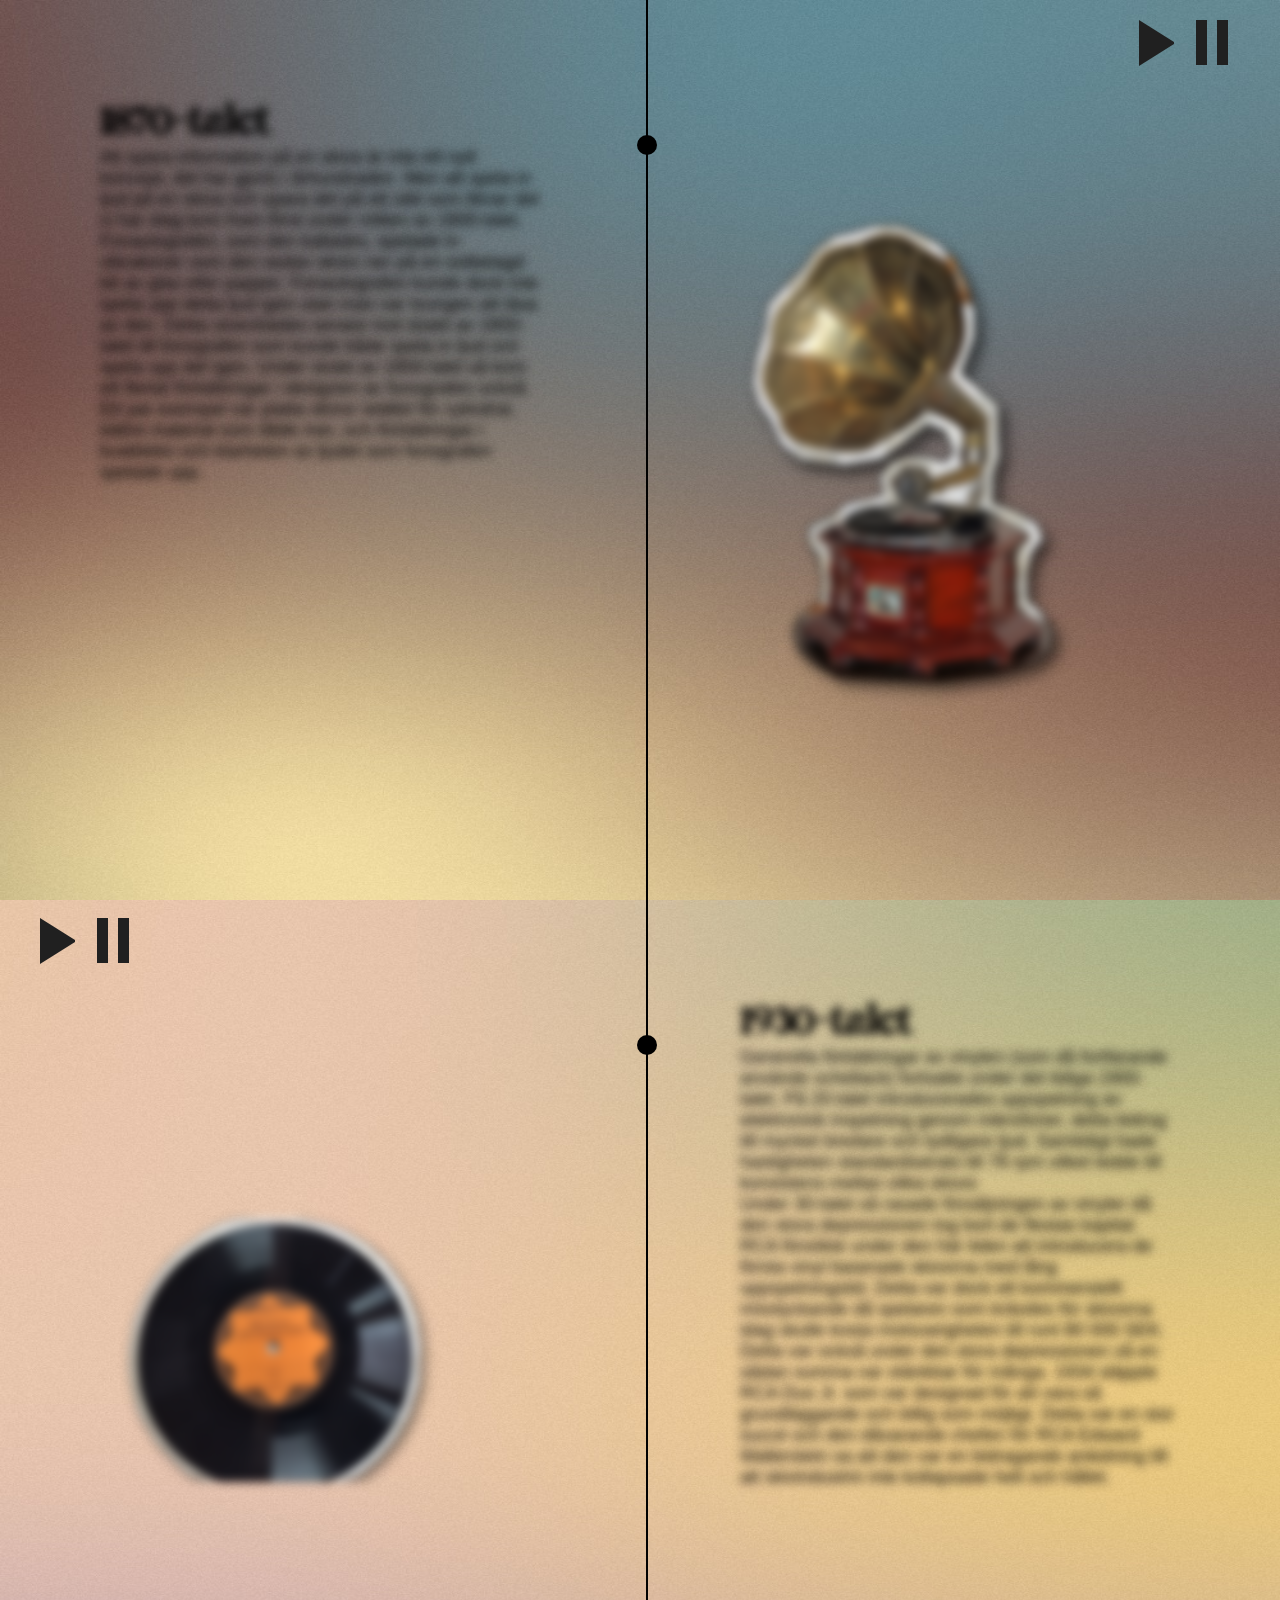
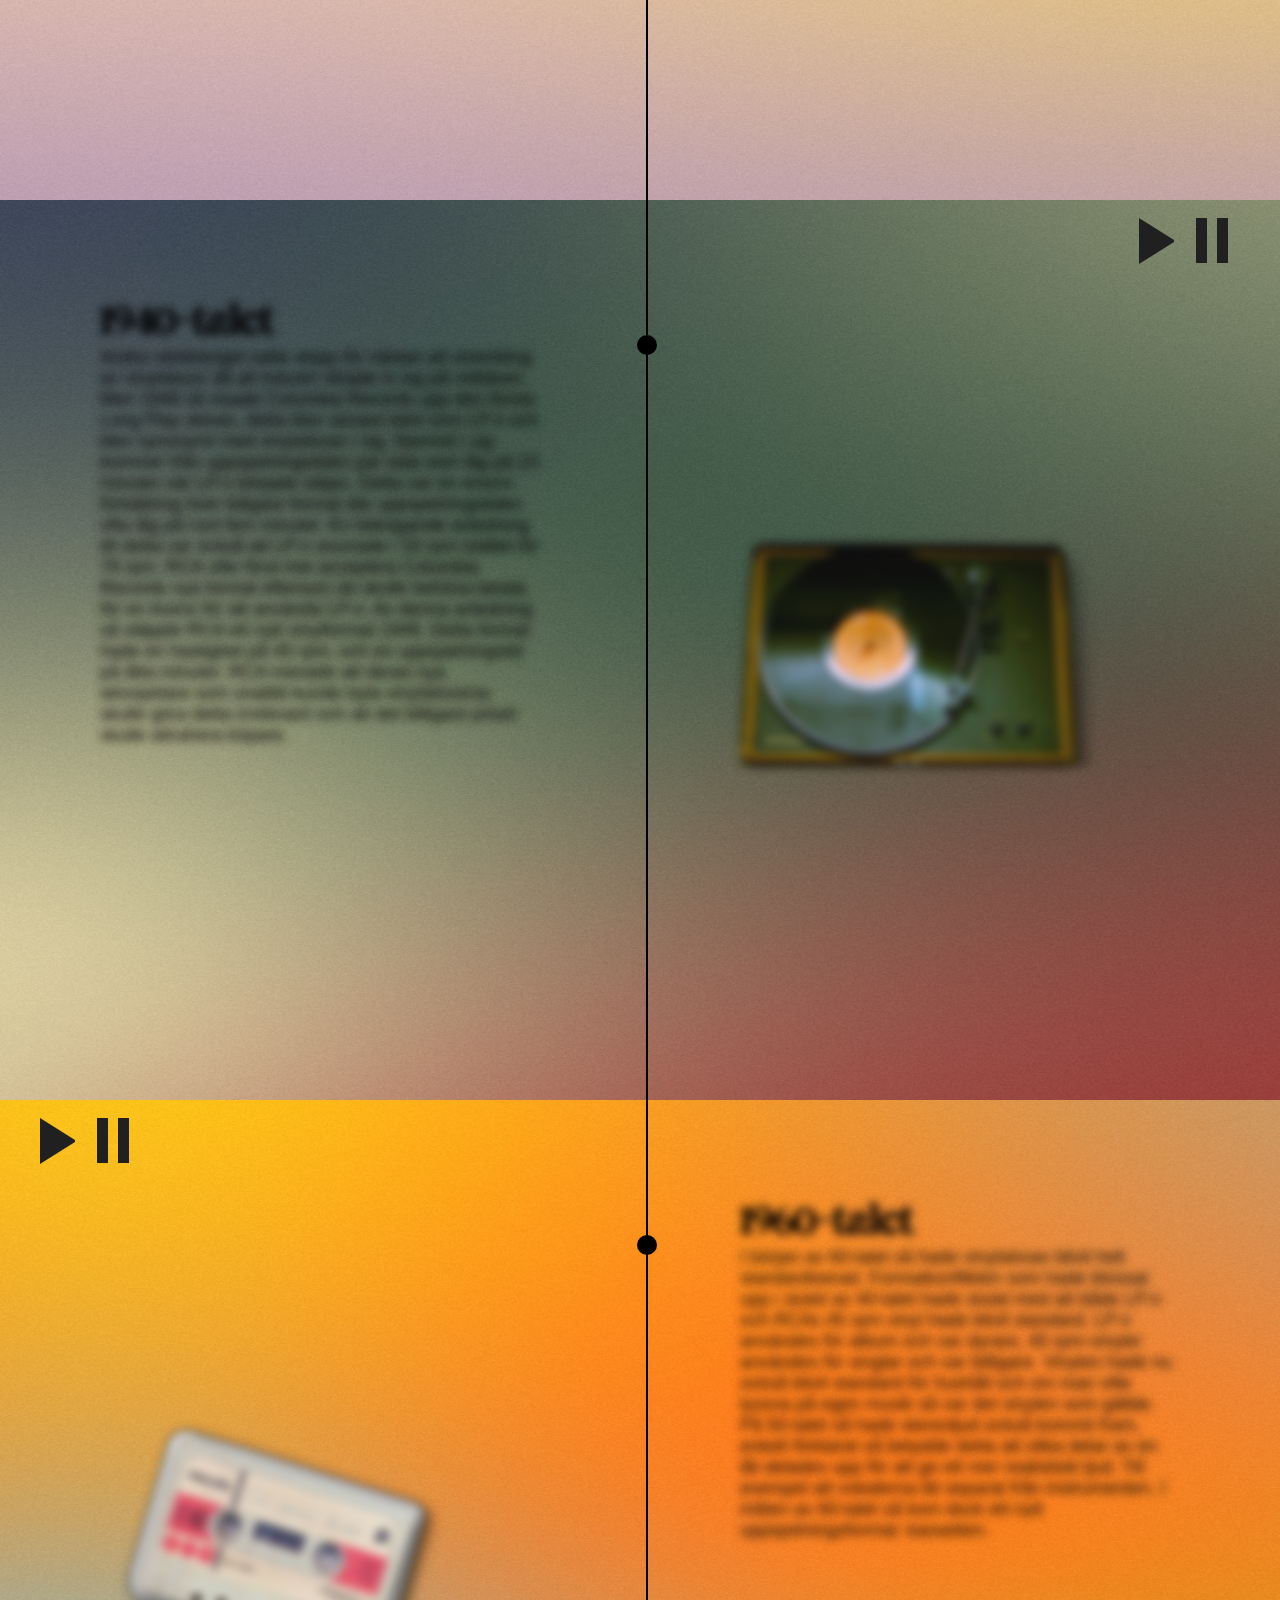
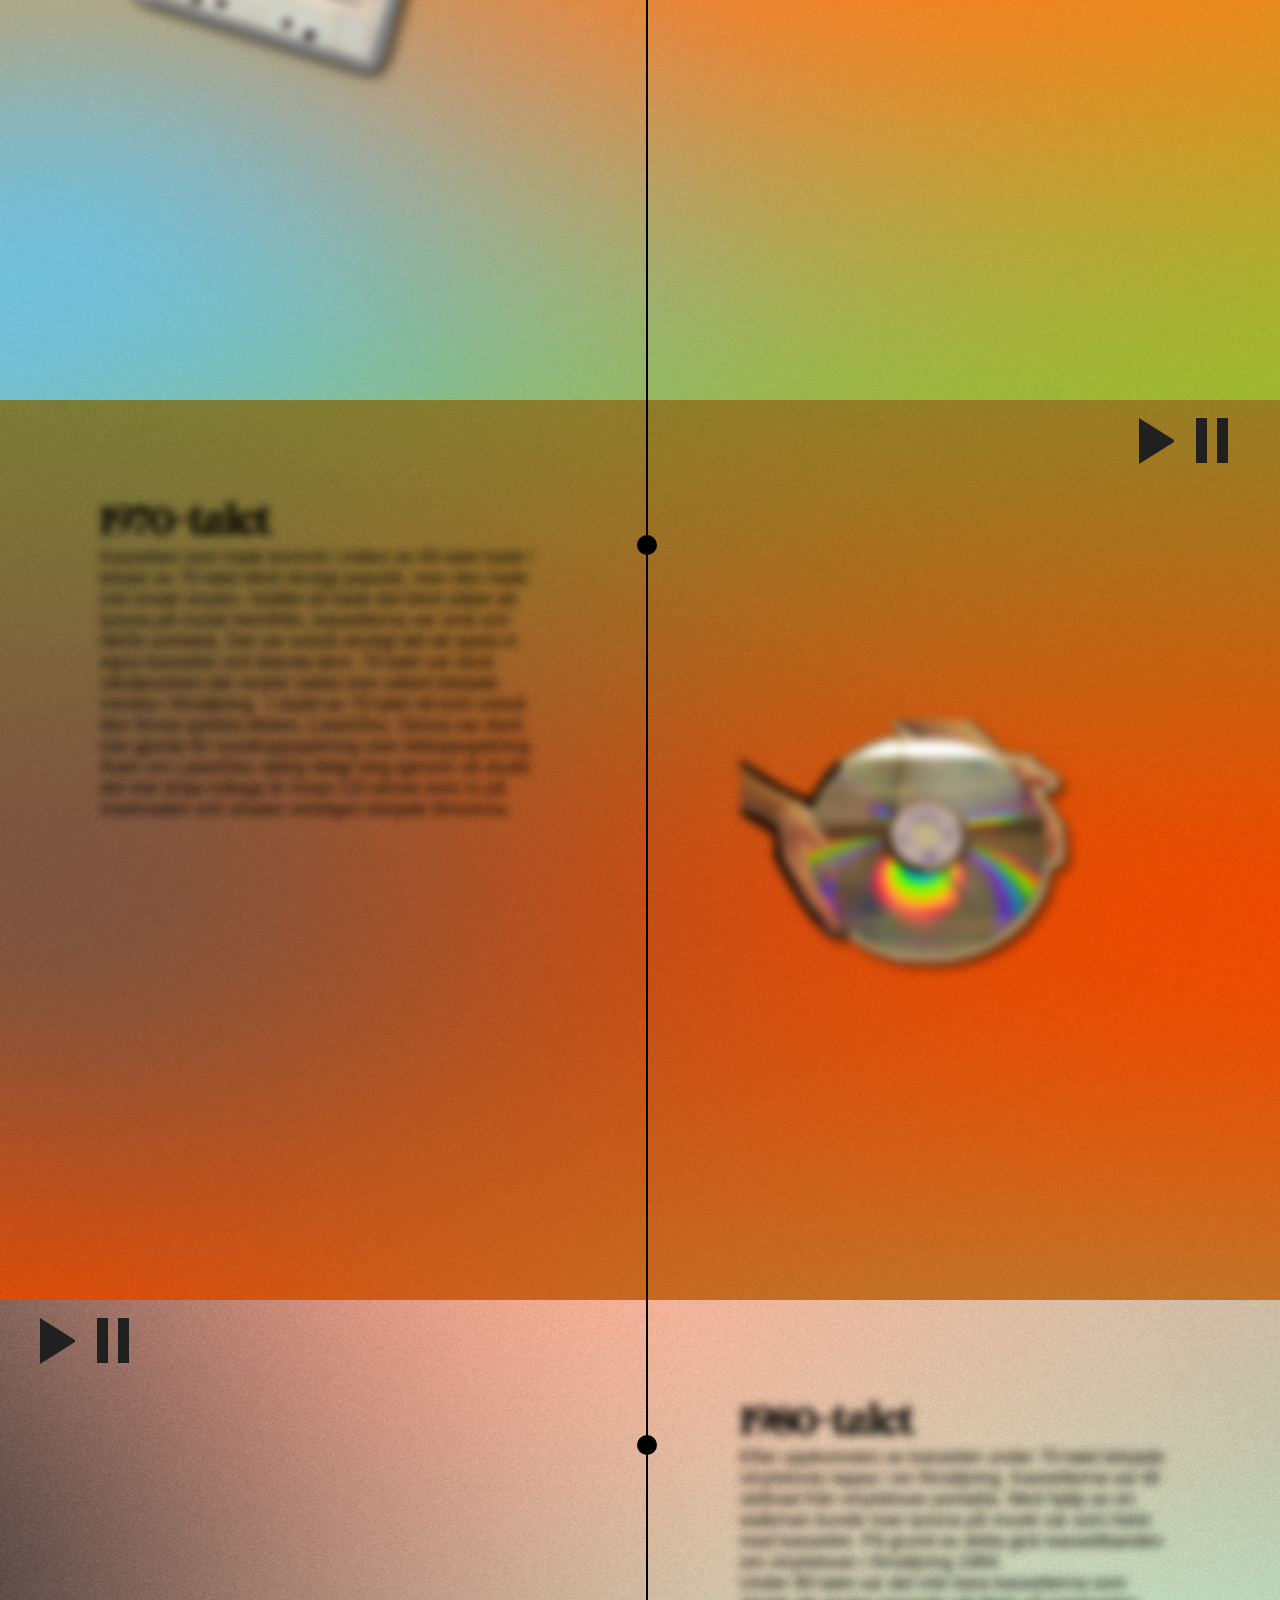
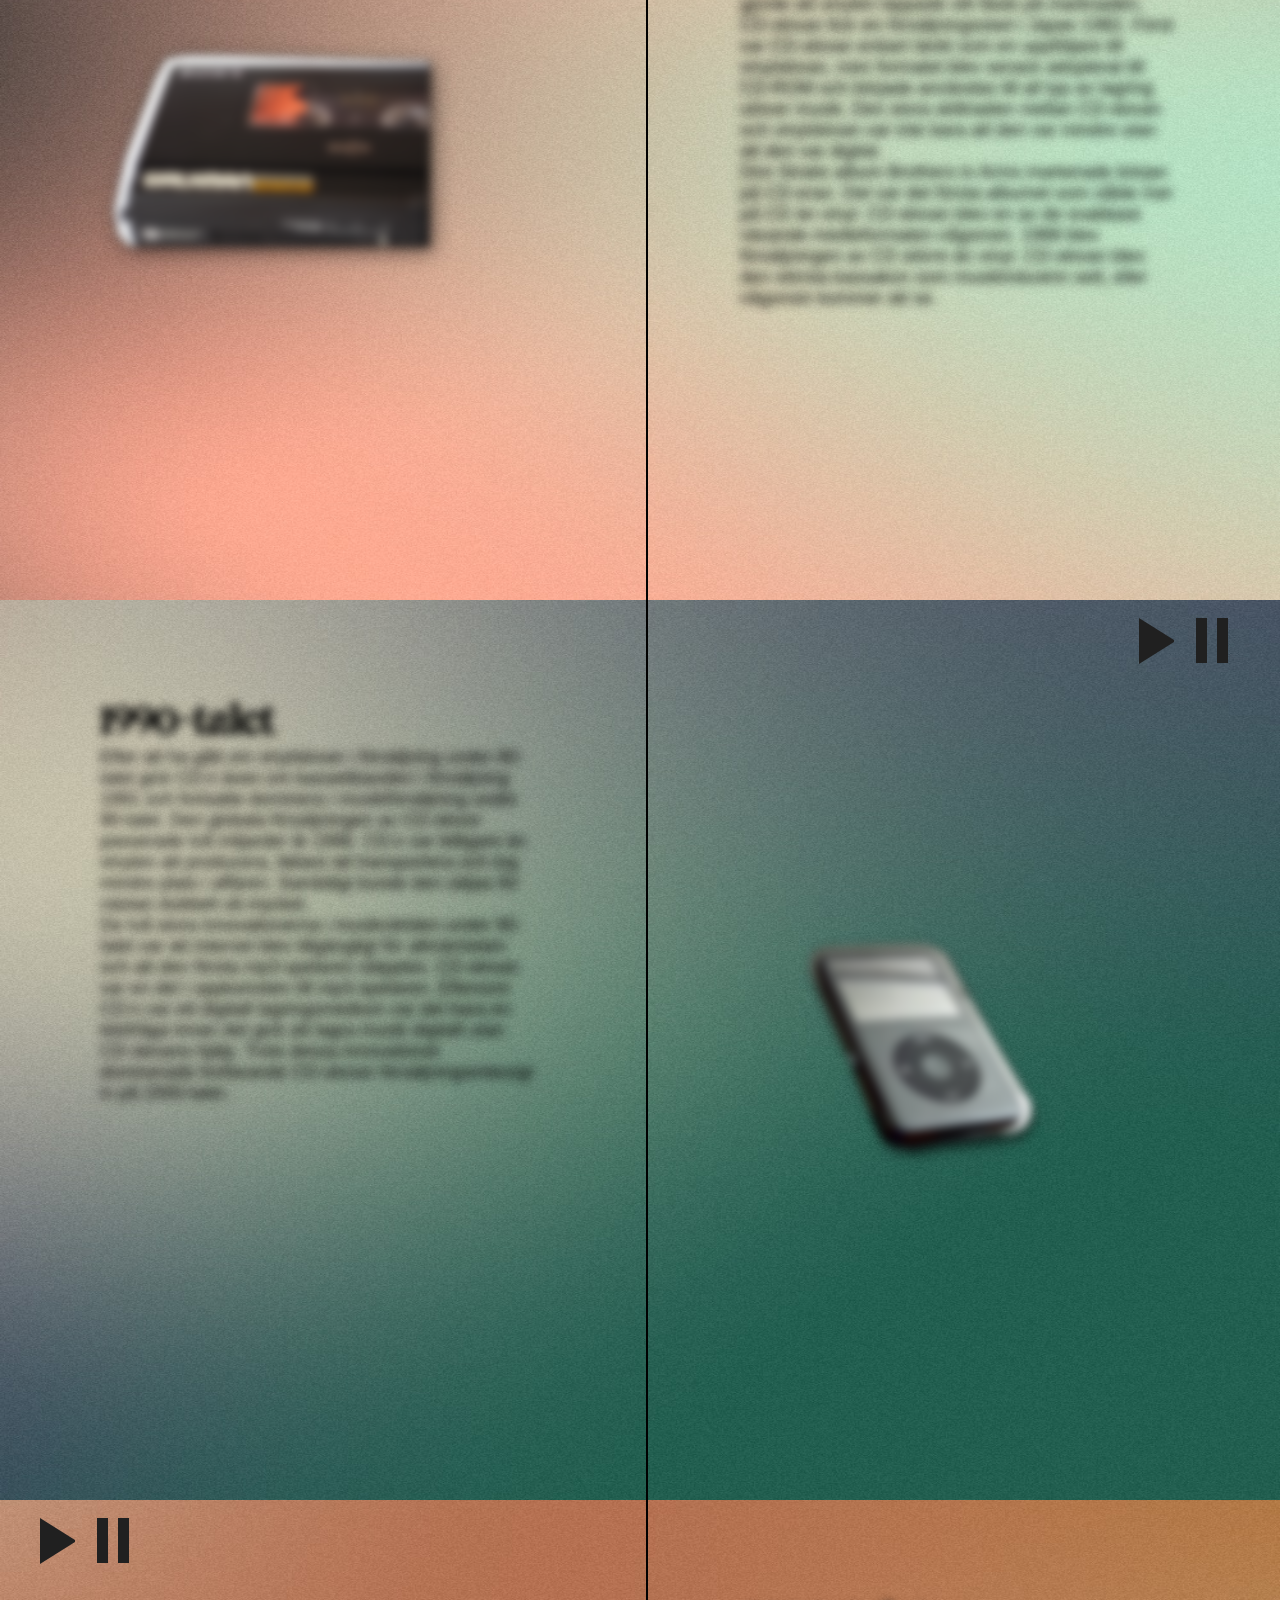
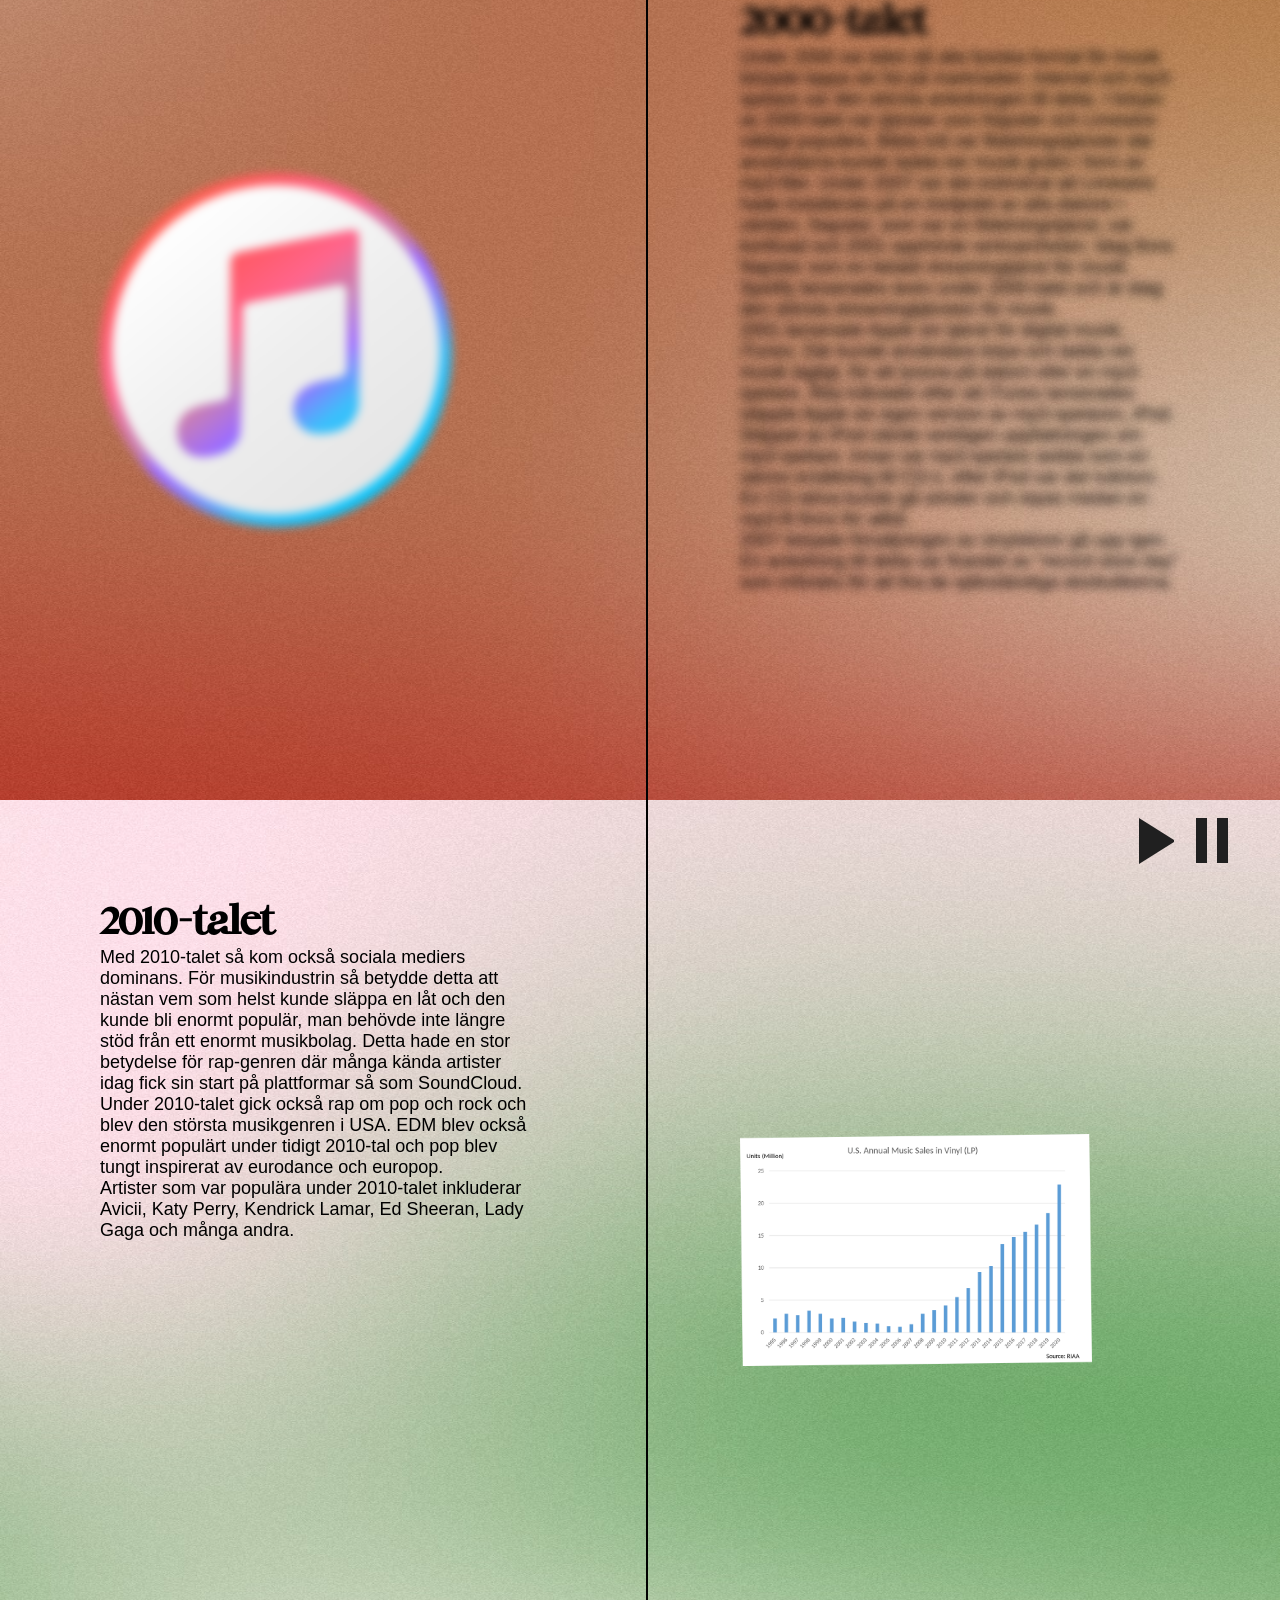
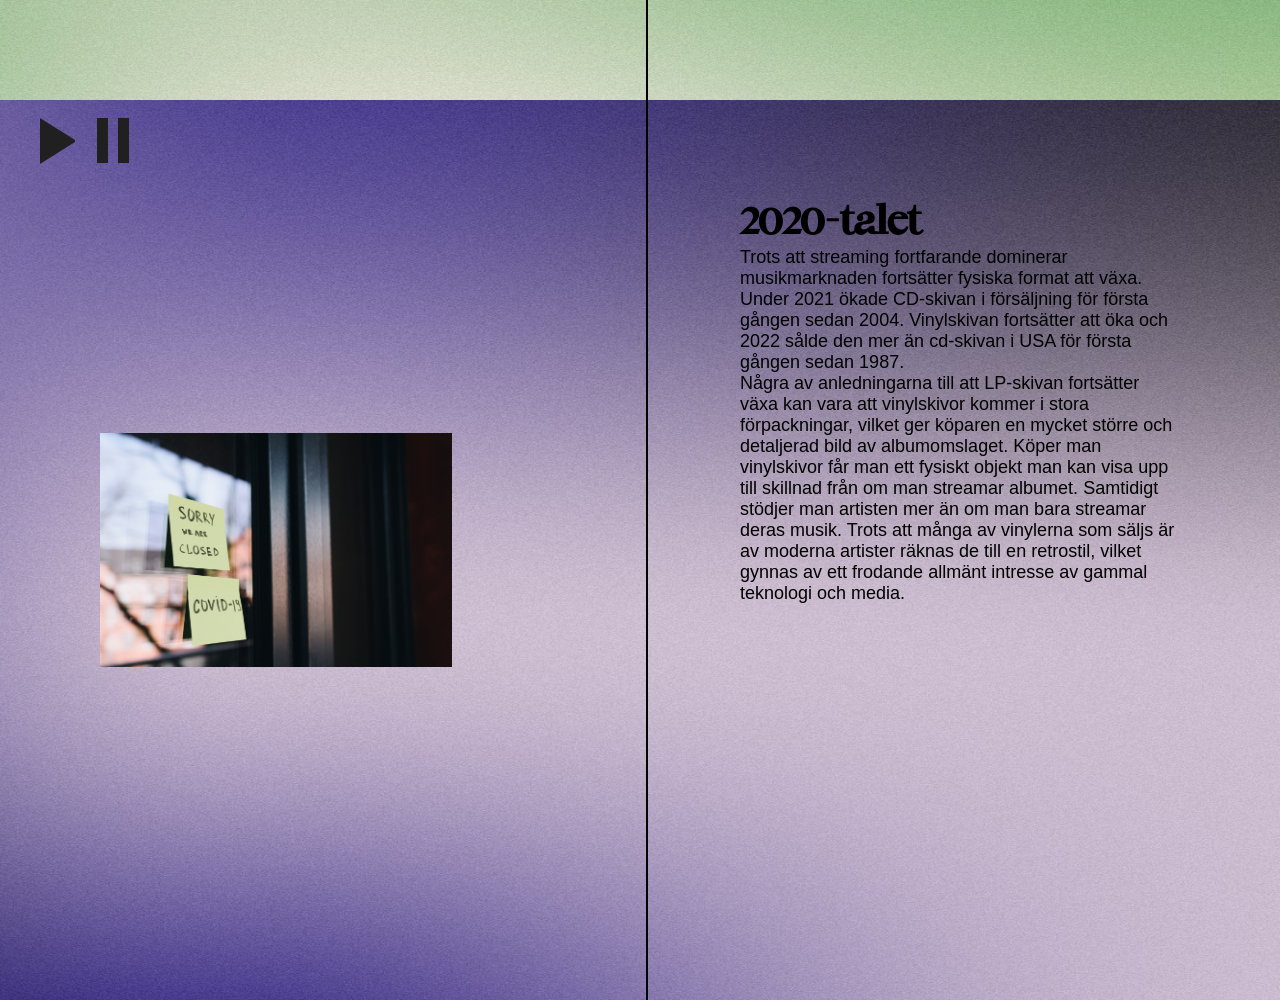
==== index.html @ 38d23bef "fixed a few grammar issues" ====
<!DOCTYPE html>
<html lang="en">

<head>
    <meta charset="UTF-8">
    <meta name="viewport" content="width=device-width, initial-scale=1.0">
    <link rel="stylesheet" href="index.css">
    <link rel="stylesheet" href="play_button.css">
    <script defer src="scroll.js"></script>
    <title>The LP</title>
</head>

<body>
    <div class="timeline">
        <div class="background">
            <div id="circle_1"></div>
            <div class="line"></div>
            <div class="container">
                <div class="text_left">
                    <h2>1870-talet</h2>
                    <p>Att spara information på en skiva är inte ett nytt koncept, det har gjorts i århundraden. Men
                        att spela in ljud på en skiva och spara det på ett sätt som liknar det vi har idag kom fram först
                        under mitten av 1800-talet. Fonautografen, som den kallades, spelade in vibrationer som den
                        sedan skrev ner på en sotbelagd bit av glas eller papper. Fonautografen kunde dock inte spela
                        upp detta ljud igen utan man var tvungen att läsa av den.

                        Detta utvecklades senare mot slutet av 1800-talet till fonografen som kunde både spela in ljud
                        och spela upp det igen. Under slutet av 1800-talet så kom ett flertal förbättringar i designen
                        av fonografen också. Ett par exempel var platta skivor istället för cylindrar, bättre material
                        som tålde mer, och förbättringar i kvaliteten och klarheten av ljudet som fonografen spelade
                        upp.</p>
                </div>
                <div class="picture_right">
                    <img src="media/lp_bilder/gramophone_crop.png" alt="bild">
                </div>
            </div>
            <div id="btn-1">
                <button class="play "></button>
                <button class="paused "></button>
            </div>
        </div>

        <div class="background">
            <div id="circle_2"></div>
            <div class="container">
                <div class="picture_left">
                    <img src="media/lp_bilder/1930_lp.png" alt="bild">
                </div>
                <div class="text_right">
                    <h2>1930-talet</h2>
                    <p>Generella förbättringar av vinylen (som då fortfarande använde schellack) fortsatte under det
                        tidiga 1900-talet. På 20-talet introducerades uppspelning av elektronisk inspelning genom
                        mikrofoner, detta bidrog till mycket bredare och tydligare ljud. Samtidigt hade hastigheten
                        standardiserats till 78 rpm vilket ledde till konsistens mellan olika skivor.</p>
                    <p>
                        Under 30-talet så rasade försäljningen av vinyler då den stora depressionen tog bort de flestas
                        kapital. RCA försökte under den här tiden att introducera de första vinyl baserade skivorna med
                        lång uppspelningstid. Detta var dock ett kommersiellt misslyckande då spelaren som krävdes för
                        skivorna idag skulle kosta motsvarigheten till runt 80 000 SEK. Detta var också under den stora
                        depressionen så en sådan summa var otänkbar för många. 1934 släppte RCA Duo Jr. som var designad
                        för att vara så grundläggande och billig som möjligt. Detta var en stor succé och den dåvarande
                        chefen för RCA Edward Wallerstein sa att den var en bidragande anledning till att skivindustrin
                        inte kollapsade helt och hållet.</p>
                </div>
            </div>
            <div id="btn-2">
                <button class="play"></button>
                <button class="paused"></button>
            </div>
        </div>

        <div class="background">
            <div id="circle_3"></div>
            <div class="container">
                <div class="text_left">
                    <h2>1940-talet</h2>
                    <p>Andra världskriget satte stopp för nästan all utveckling av vinylskivor då all industri riktade
                        in sig på militären. Men 1948 så visade Columbia Records upp den första Long Play skivan, detta
                        blev senare känt som LP:n och blev synonymt med vinylskivan i sig. Namnet i sig kommer från
                        uppspelningstiden per sida som låg på 23 minuter när LP:n började säljas. Detta var en enorm
                        förbättring över tidigare format där uppspelningstiden ofta låg på runt fem minuter. En
                        bidragande anledning till detta var också att LP:n snurrade i 33 rpm istället för 78 rpm. RCA
                        ville först inte acceptera Columbia Records nya format eftersom de skulle behöva betala för en
                        licens för att använda LP:n. Av denna anledning så släppte RCA ett nytt vinylformat 1949. Detta
                        format hade en hastighet på 45 rpm, och en uppspelningstid på åtta minuter. RCA menade att deras
                        nya skivspelare som snabbt kunde byta vinylskivorna skulle göra detta irrelevant och att det
                        billigare priset skulle attrahera köpare.</p>
                </div>
                <div class="picture_right">
                    <img src="media/lp_bilder/1940_lp.png" alt="bild">
                </div>
            </div>
            <div id="btn-3">
                <button class="play "></button>
                <button class="paused "></button>
            </div>
        </div>

        <div class="background">
            <div id="circle_4"></div>
            <div class="container">
                <div class="picture_left">
                    <img src="media/lp_bilder/1960_casette.png" alt="bild">
                </div>
                <div class="text_right">
                    <h2>1960-talet</h2>
                    <p>I början av 60-talet så hade vinylskivan blivit helt standardiserad. Formatkonflikten som hade
                        blossat upp i slutet av 40-talet hade slutat med att både LP:n och RCAs 45 rpm vinyl hade blivit
                        standard. LP:n användes för album och var dyrare, 45 rpm-vinyler användes för singlar och var
                        billigare. Vinylen hade nu också blivit standard för hushåll och om man ville lyssna på egen
                        musik så var det vinylen som gällde. På 50-talet så hade stereoljud också kommit fram, enkelt
                        förklarat så betydde detta att olika delar av en låt delades upp för att ge ett mer realistiskt
                        ljud. Till exempel att vokalerna lät separat från instrumenten. I mitten av 60-talet så kom dock ett
                        nytt uppspelningsformat: kassetten.</p>
                </div>
            </div>
            <div id="btn-4">
                <button class="play"></button>
                <button class="paused"></button>
            </div>
        </div>

        <div class="background">
            <div id="circle_5"></div>
            <div class="container">
                <div class="text_left">
                    <h2>1970-talet</h2>
                    <p>Kassetten som hade kommit i mitten av 60-talet hade i början av 70-talet blivit otroligt populär,
                        men den hade inte ersatt vinylen. Istället så hade det blivit sättet att lyssna på musik
                        hemifrån, kassetterna var små och därför portabla. Det var också otroligt lätt att spela in egna
                        kassetter och blanda dem. 70-talet var dock vändpunkten där vinyler sakta men säkert började
                        minska i försäljning. 

                        I slutet av 70-talet så kom också den första optiska disken, LaserDisc. Dessa var dock inte
                        gjorda för musikuppspelning utan bilduppspelning. Även om LaserDisc aldrig riktigt slog igenom
                        så skulle det inte dröja många år innan CD-skivan kom in på marknaden och vinylen verkligen
                        började försvinna.</p>
                </div>
                <div class="picture_right">
                    <img src="media/lp_bilder/1970_disc.png" alt="bild">
                </div>
            </div>
            <div id="btn-5">
                <button class="play "></button>
                <button class="paused "></button>
            </div>
        </div>

        <div class="background">
            <div id="circle_6"></div>
            <div class="container">
                <div class="picture_left">
                    <img src="media/lp_bilder/1980_casette.png" alt="bild">
                </div>
                <div class="text_right">
                    <h2>1980-talet</h2>
                    <p>Efter uppkomsten av kassetter under 70-talet började vinylskivan tappa i sin försäljning.
                        Kassetterna var till skillnad från vinylskivan portabla. Med hjälp av en walkman kunde man lyssna
                        på musik var som helst med kassetter. På grund av detta gick kassettbanden om vinylskivan i
                        försäljning 1984.</p>

                    <p>Under 80-talet var det inte bara kassetterna som gjorde att vinylen tappade sitt fäste på
                        marknaden. CD-skivan fick sin försäljningsstart i Japan 1982. Först var CD-skivan enbart tänkt
                        som en uppföljare till vinylskivan, men formatet blev senare adopterat till CD-ROM och började
                        användas till all typ av lagring utöver musik. Den stora skillnaden mellan CD-skivan och
                        vinylskivan var inte bara att den var mindre utan att den var digital. </p>

                    <p>Dire Straits album Brothers in Arms markerade början på CD-eran. Det var det första albumet som
                        sålde mer på CD än vinyl. CD-skivan blev en av de snabbast växande medieformaten någonsin. 1988
                        blev försäljningen av CD större än vinyl. CD-skivan blev den största kassakon som musikindustrin
                        sett, eller någonsin kommer att se.</p>
                </div>
            </div>
            <div id="btn-6">
                <button class="play"></button>
                <button class="paused"></button>
            </div>
        </div>

        <div class="background">
            <div id="circle_7"></div>
            <div class="container">
                <div class="text_left">
                    <h2>1990-talet</h2>
                    <p>Efter att ha gått om vinylskivan i försäljning under 80-talet gick CD:n även om kassettbanden i
                        försäljning 1991 och fortsatte dominera i musikförsäljning under 90-talet. Den globala
                        försäljningen av CD-skivor passerade två miljarder år 1996. CD:n var billigare än vinylen att
                        producera, lättare att transportera och tog mindre plats i affären. Samtidigt kunde den säljas
                        för nästan dubbelt så mycket. <br>

                        De två stora innovationerna i musikvärlden under 90-talet var att internet blev tillgängligt för
                        allmänheten och att den första mp3-spelaren släpptes. CD-skivan var en del i uppkomsten till
                        mp3-spelaren. Eftersom CD:n var ett digitalt lagringsmedium var det bara en tidsfråga innan det
                        gick att lagra musik digitalt utan CD-skivans hjälp. Trots dessa innovationer dominerade
                        fortfarande CD-skivan försäljningsmässigt in på 2000-talet.</p>
                </div>
                <div class="picture_right">
                    <img src="media/lp_bilder/1990_ipod.png" alt="bild">
                </div>
            </div>
            <div id="btn-7">
                <button class="play "></button>
                <button class="paused "></button>
            </div>
        </div>

        <div class="background">
            <div id="circle_8"></div>
            <div class="container">
                <div class="picture_left">
                    <img src="media/lp_bilder/ITunes_logo.svg" alt="bild">
                </div>
                <div class="text_right">
                    <h2>2000-talet</h2>
                    <p>Under 2000 var tiden då alla fysiska format för musik började tappa sin fot på marknaden.
                        Internet och mp3-spelare var den största anledningen till detta. I början av 2000-talet var
                        tjänster som Napster och Limewire väldigt populära. Båda två var fildelningstjänster där
                        användarna kunde ladda ner musik gratis i form av mp3-filer. Under 2007 var det estimerat att
                        Limewire hade installerats på en tredjedel av alla datorer i världen. Napster, som var en
                        fildelningstjänst, var kortlivad och 2001 upphörde verksamheten. Idag finns Napster som
                        en betald streamingtjänst för musik. Spotify lanserades även under 2000-talet och är idag den
                        största streamingtjänsten för musik.<br>

                        2001 lanserade Apple sin tjänst för digital musik, iTunes. Där kunde användare köpa och ladda
                        ner musik lagligt, för att lyssna på datorn eller en mp3-spelare. Åtta månader efter att iTunes
                        lanserades släppte Apple sin egen version av mp3-spelaren, iPod. Släppet av iPod vände verkligen
                        uppfattningen om mp3-spelare. Innan var mp3-spelare sedda som en sämre ersättning till CD:n,
                        efter iPod var det tvärtom. En CD-skiva kunde gå sönder och repas medan en mp3-fil finns för
                        alltid. <br>

                        2007 började försäljningen av vinylskivor gå upp igen. En anledning till detta var firandet av
                        “record store day” som infördes för att fira de självständiga skivbutikerna.</p>
                </div>
            </div>
            <div id="btn-8">
                <button class="play"></button>
                <button class="paused"></button>
            </div>
        </div>

        <div class="background">
            <div id="circle_9"></div>
            <div class="container">
                <div class="text_left">
                    <h2>2010-talet</h2>
                    <p>Med 2010-talet så kom också sociala mediers dominans. För musikindustrin så betydde detta att
                        nästan vem som helst kunde släppa en låt och den kunde bli enormt populär, man behövde inte
                        längre stöd från ett enormt musikbolag. Detta hade en stor betydelse för rap-genren där många kända
                        artister idag fick sin start på plattformar så som SoundCloud. Under 2010-talet gick också rap om
                        pop och rock och blev den största musikgenren i USA. EDM blev också enormt populärt under tidigt
                        2010-tal och pop blev tungt inspirerat av eurodance och europop.<br>

                        Artister som var populära under 2010-talet inkluderar Avicii, Katy Perry, Kendrick Lamar, Ed
                        Sheeran, Lady Gaga och många andra.</p>
                </div>
                <div class="picture_right">
                    <img src="media/lp_bilder/US_vinyl_sales_1995-2020.svg.png" alt="bild">
                </div>
            </div>
            <div id="btn-9">
                <button class="play "></button>
                <button class="paused "></button>
            </div>
        </div>

        <div class="background">
            <div id="circle_8"></div>
            <div class="container">
                <div class="picture_left">
                    <img src="media/lp_bilder/anastasiia-chepinska-OBmBHmrc3pw-unsplash.jpg" alt="bild">
                </div>
                <div class="text_right">
                    <h2>2020-talet</h2>
                    <p>Trots att streaming fortfarande dominerar musikmarknaden fortsätter fysiska format att växa.
                        Under 2021 ökade CD-skivan i försäljning för första gången sedan 2004. Vinylskivan fortsätter
                        att öka och 2022 sålde den mer än cd-skivan i USA för första gången sedan 1987.<br>

                        Några av anledningarna till att LP-skivan fortsätter växa kan vara att vinylskivor kommer i
                        stora förpackningar, vilket ger köparen en mycket större och detaljerad bild av albumomslaget.
                        Köper man vinylskivor får man ett fysiskt objekt man kan visa upp till skillnad från om man
                        streamar albumet. Samtidigt stödjer man artisten mer än om man bara streamar deras musik. Trots
                        att många av vinylerna som säljs är av moderna artister räknas de till en retrostil, vilket
                        gynnas av ett frodande allmänt intresse av gammal teknologi och media.</p>
                </div>
            </div>
            <div id="btn-10">
                <button class="play"></button>
                <button class="paused"></button>
            </div>
        </div>

    </div>

    <script src="cursor.js"></script>
    <script src="play_button.js"></script>
    <script src="index.js"></script>
</body>

</html>
---- index.css ----
@font-face {
    font-family: "Chatime";
    src: url("fonts/chatime/chatime.otf");
}

@import url("https://fonts.googleapis.com/css2?family=Chatime:wght@200;400;700&display=swap");

@mixin faded($offset, $blur-radius, $spread-radius) {
    &.faded-bottom:after {
        box-shadow: inset 0 (-$offset) $blur-radius (
            -$spread-radius
        );
}


$faded-offset: 40px !default;
$faded-blur-radius: 40px !default;
$faded-spread-radius: 16px !default;

$faded-narrow-offset: 20px !default;
$faded-narrow-blur-radius: 20px !default;
$faded-narrow-spread-radius: 10px !default;

$faded-wide-offset: 80px !default;
$faded-wide-blur-radius: 80px !default;
$faded-wide-spread-radius: 28px !default;

@include faded($faded-offset, $faded-blur-radius, $faded-spread-radius);

&.faded-narrow {
    @include faded($faded-narrow-offset, $faded-narrow-blur-radius, $faded-narrow-spread-radius);
}

&.faded-wide {
    @include faded($faded-wide-offset, $faded-wide-blur-radius, $faded-wide-spread-radius);
}
}

* {
    margin: 0;
    font-family: "Chatime", "Helvetica";
}
html {
    scroll-snap-type: y mandatory;
}  

h2 {
    font-size: 42px;
}

p {
    font-size: 18px;
    font-family: "Helvetica";
}

.container {
    display: grid;
    grid-template-columns: repeat(2, 50vw);
    grid-auto-rows: 100vh;

    opacity: 0;
    transition: all 1.5s;
    transform: translateY(-50%);
    filter: blur(5px);
}

.background {
    overflow-y: scroll;
    overflow: hidden;

    height: 100vh;
    scroll-snap-align: start;
}

.show {
    opacity: 1;
    filter: blur(0);
    transform: translateY(0);
}

.line {
    border-left: 2px solid black;
    height: 1000vh;
    position: absolute;
    left: 50%;
    margin-left: 6px;
    top: 0;

    z-index: 999;
}

#circle_1,
#circle_2,
#circle_3,
#circle_4,
#circle_5,
#circle_6 {
    width: 20px;
    height: 20px;
    background-color: black;
    border-radius: 50%;
    position: absolute;
    left: 50%;
    margin-left: -3px;
    z-index: 1;
}

#circle_1 {
    top: 15%;
}

#circle_2 {
    top: 115%;
}

#circle_3 {
    top: 215%;
}

#circle_4 {
    top: 315%;
}

#circle_5 {
    top: 415%;
}

#circle_6 {
    top: 515%;
}

.picture_left,
.picture_right {
    display: flex;
    align-items: center;
}

.picture_left,
.picture_right,
.text_left,
.text_right {
    margin: 100px;

}

.picture_left {
    grid-column: 1;
}

.text_right {
    grid-column: 2;
}

.timeline {
    width: 100%;
    background-position: cover;
    background-repeat: no-repeat;
}

img {
    justify-content: center;
    width: 80%;
    transition: transform .5s;
}

img:hover {
    transform: scale(1.1);
}

/* 
.scroll-tracker {
    position: fixed;
    inset: 0 0 auto;
    height: 0.5rem;
    background-color: #000000;
    transform-origin: left;
} */

/* .cursor {
    cursor: url("media/vinyl_cursor.png"), auto;

    position: absolute;
    top: 0;
    left: 0;
    display: none;
} */
---- play_button.css ----
.play {
    box-sizing: border-box;
    width: 40px;
    height: 40px;
    border-style: solid;
    border-width: 22px 0 22px 35px;
    border-color: transparent transparent transparent #202020;
    
    /*position: absolute;
    top: 20px;
    left: 20px;
    right: 100px;
    bottom: 0;
    background: transparent;*/

    cursor: pointer;
    transition: 100ms all ease;
    background-color: transparent;
}

.paused {
    border-style: double;
    border-width: 0 0 0 32px;

    border-color: #202020;

    /*position: absolute;
    top: 20px;
    left: 70px;
    right: 200px;
    bottom: 0;
    background: transparent;*/

    height: 45.2px;
    width: 42.4px;

    cursor: pointer;
    background-color: transparent;
}

.play:hover {
    border-color: transparent transparent transparent #404040;
}

.paused:hover {
    border-color: #404040;
}

#btn-1 {
    position: absolute;
    top: 20px;
    right: 40px;
    bottom: 0;
    background: transparent;
    display: flex;
    gap: 10px;
}

#btn-2 {
    position: absolute;
    top: 102vh;
    left: 40px;
    bottom: 0;
    background: transparent;
    display: flex;
    gap: 10px;
}

#btn-3 {
    position: absolute;
    top: 202vh;
    right: 40px;
    bottom: 0;
    background: transparent;
    display: flex;
    gap: 10px;
}

#btn-4 {
    position: absolute;
    top: 302vh;
    left: 40px;
    bottom: 0;
    background: transparent;
    display: flex;
    gap: 10px;
}

#btn-5 {
    position: absolute;
    top: 402vh;
    right: 40px;
    bottom: 0;
    background: transparent;
    display: flex;
    gap: 10px;
}

#btn-6 {
    position: absolute;
    top: 502vh;
    left: 40px;
    bottom: 0;
    background: transparent;
    display: flex;
    gap: 10px;
}

#btn-7 {
    position: absolute;
    top: 602vh;
    right: 40px;
    bottom: 0;
    background: transparent;
    display: flex;
    gap: 10px;
}

#btn-8 {
    position: absolute;
    top: 702vh;
    left: 40px;
    bottom: 0;
    background: transparent;
    display: flex;
    gap: 10px;
}

#btn-9 {
    position: absolute;
    top: 802vh;
    right: 40px;
    bottom: 0;
    background: transparent;
    display: flex;
    gap: 10px;
}

#btn-10 {
    position: absolute;
    top: 902vh;
    left: 40px;
    bottom: 0;
    background: transparent;
    display: flex;
    gap: 10px;
}
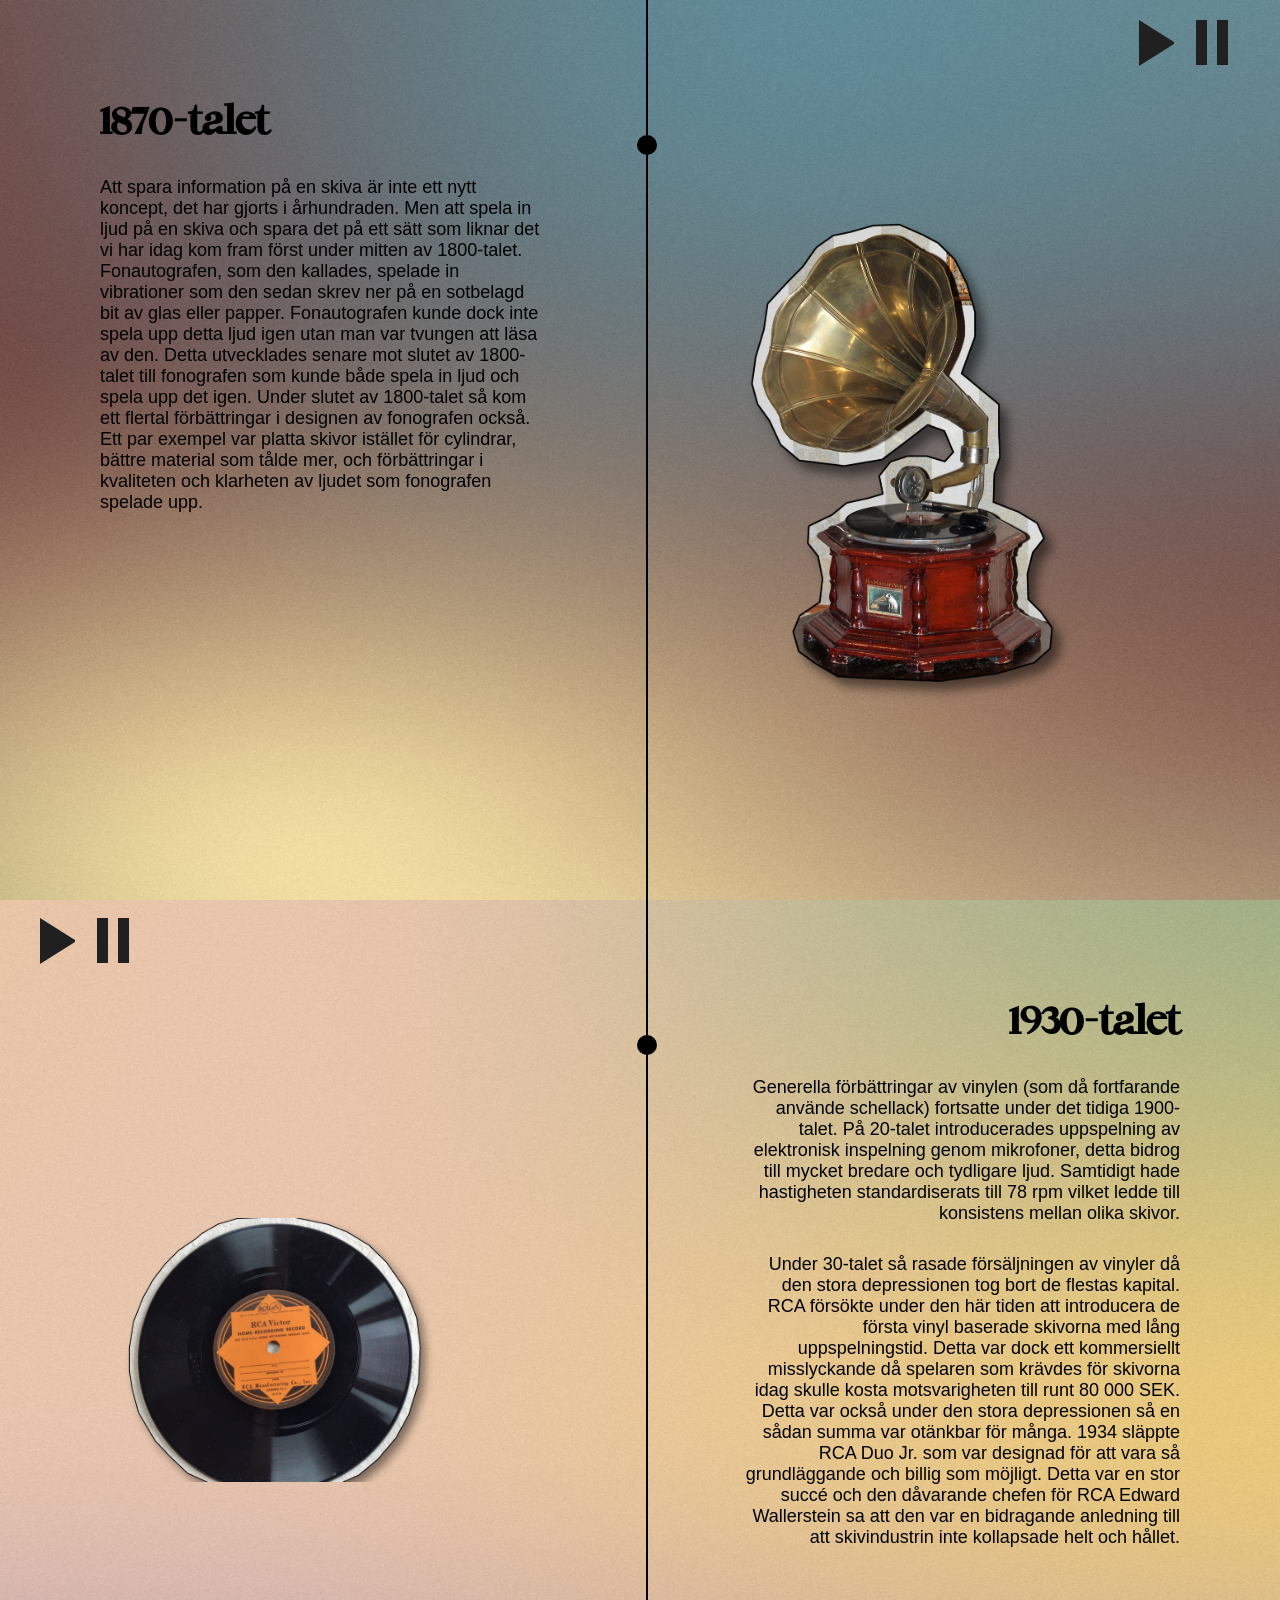
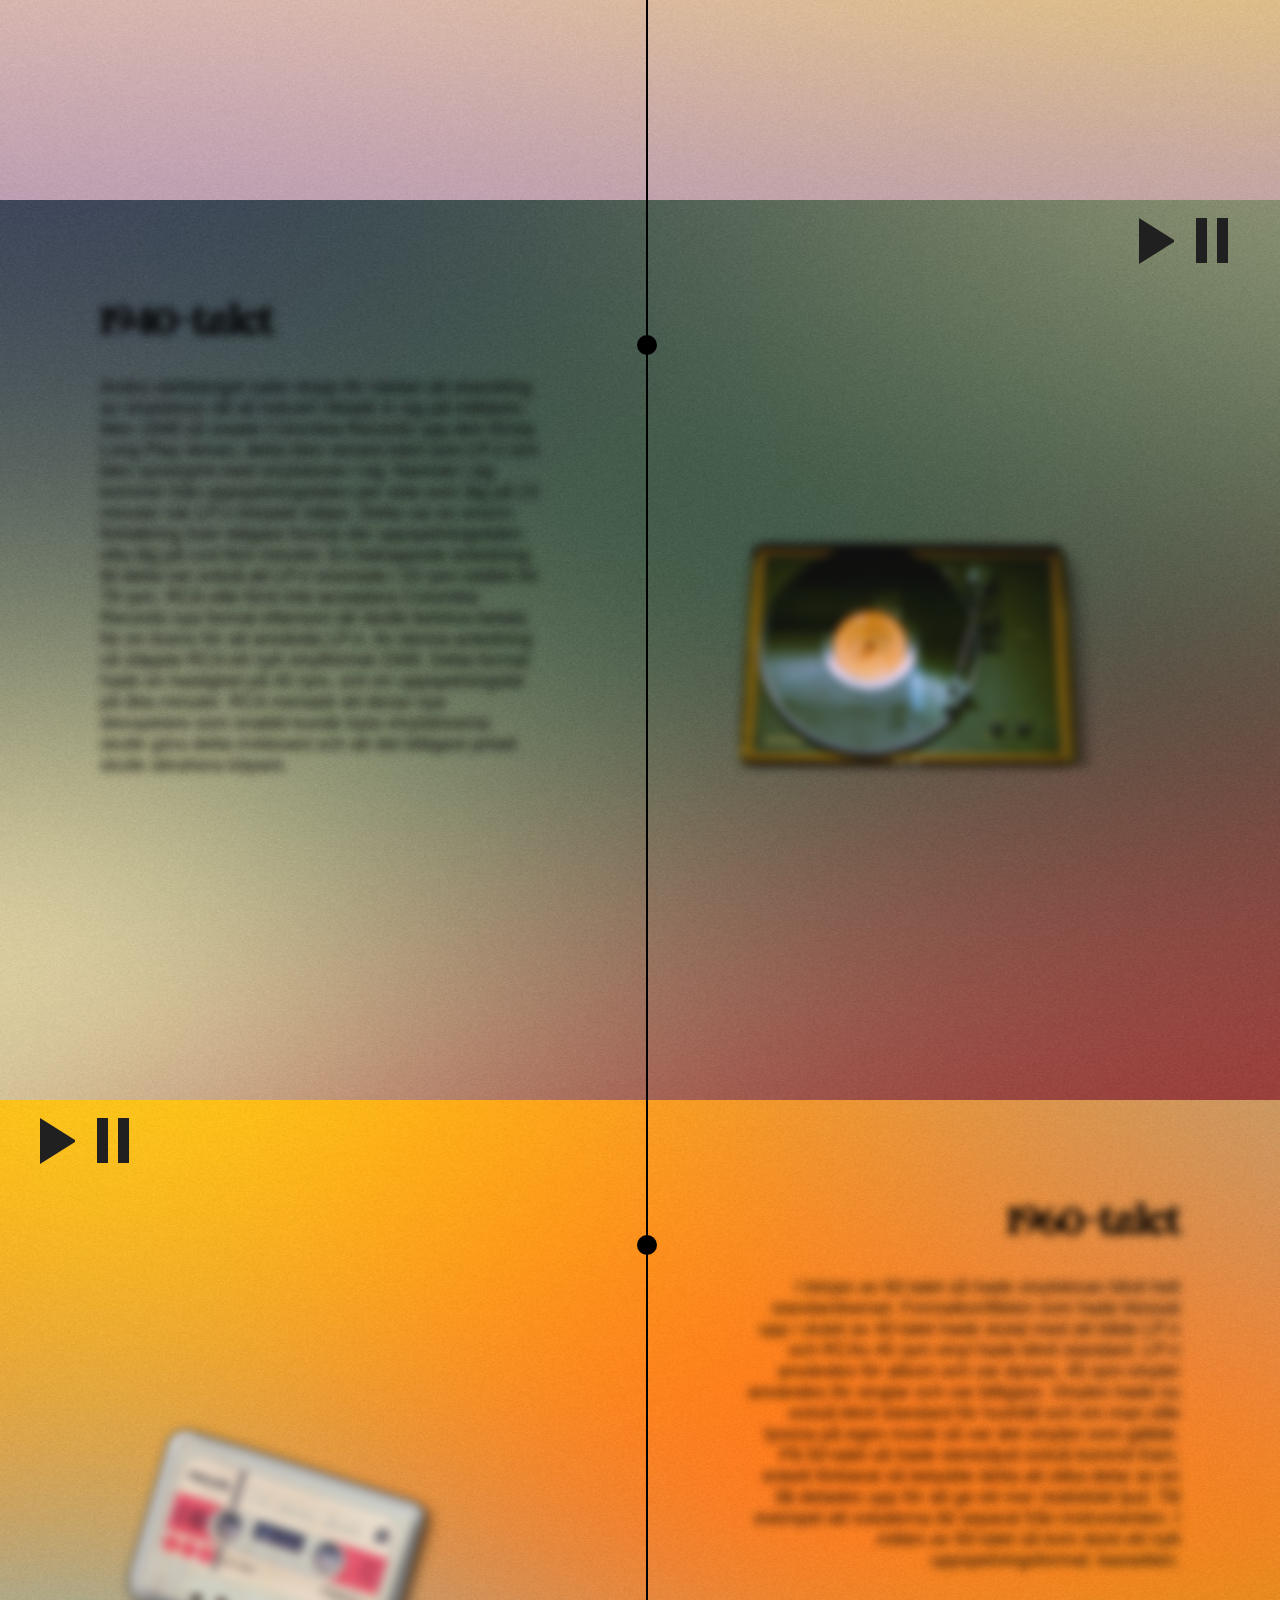
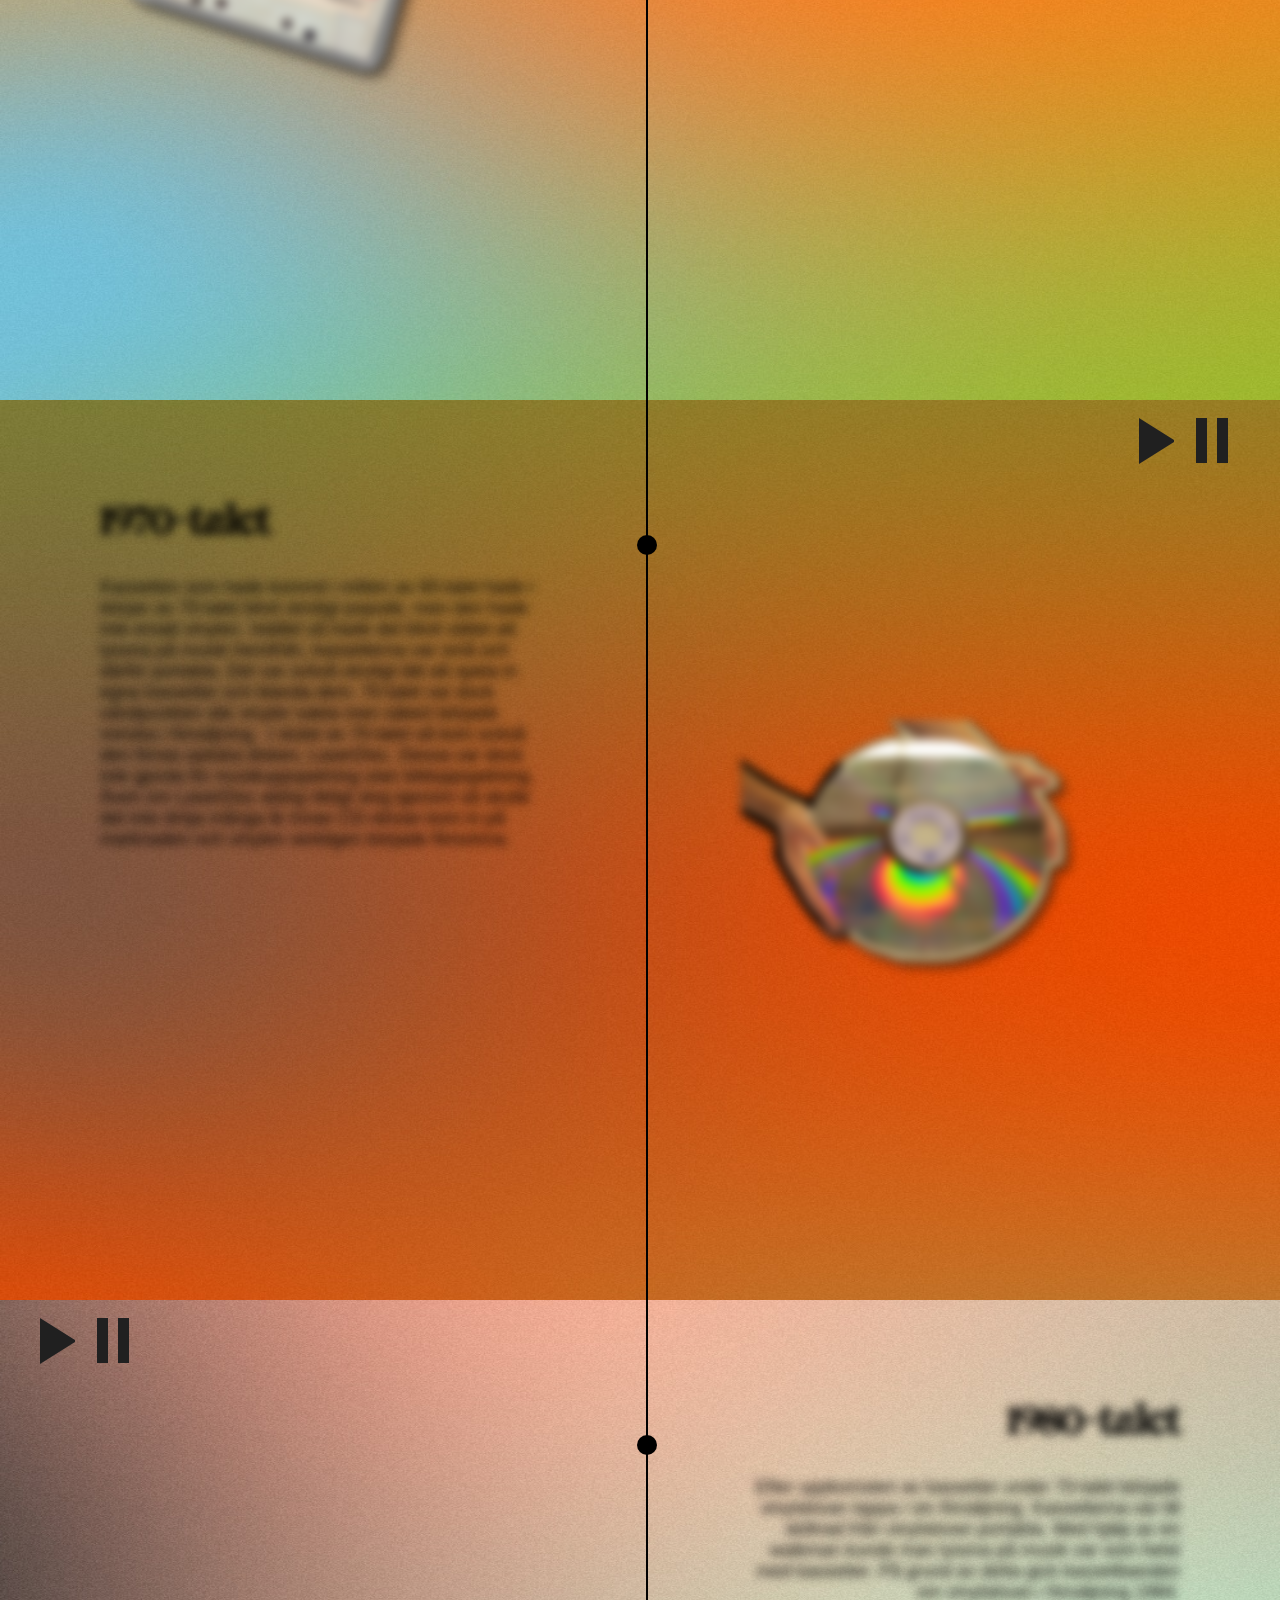
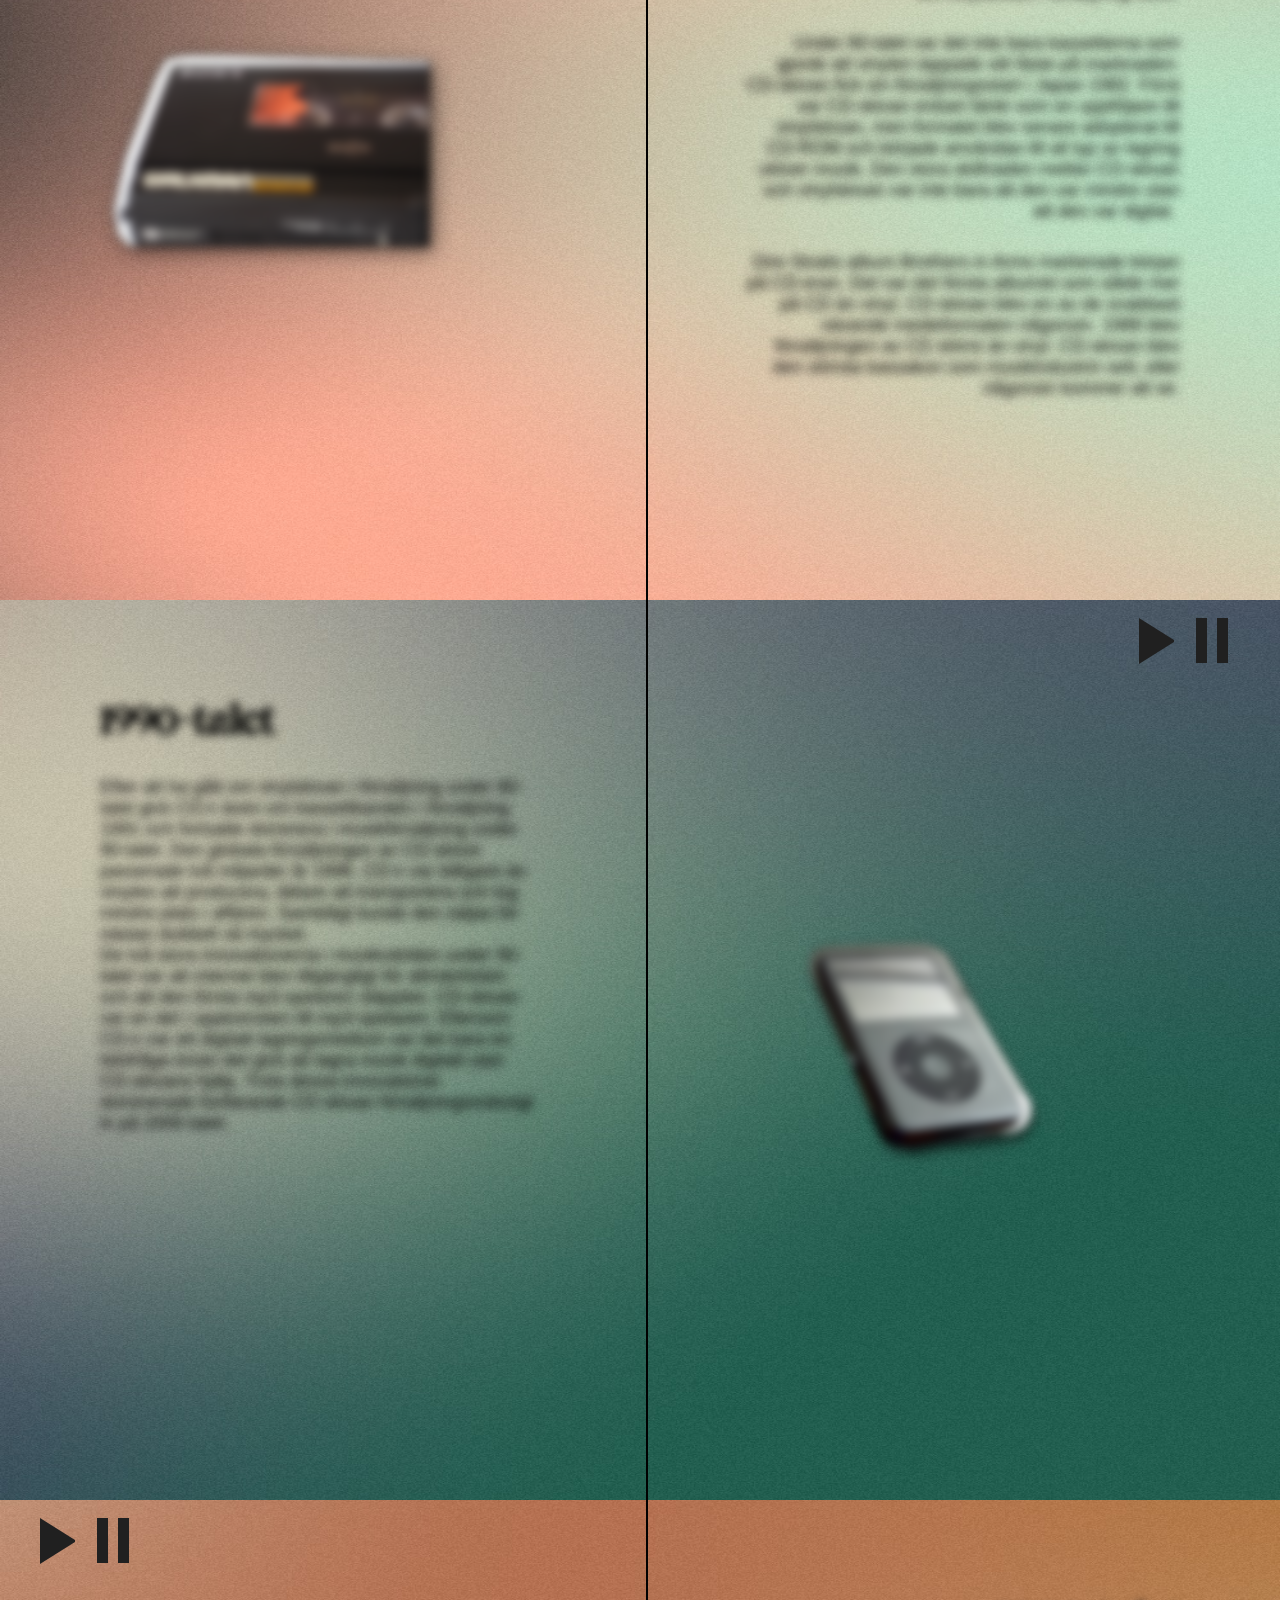
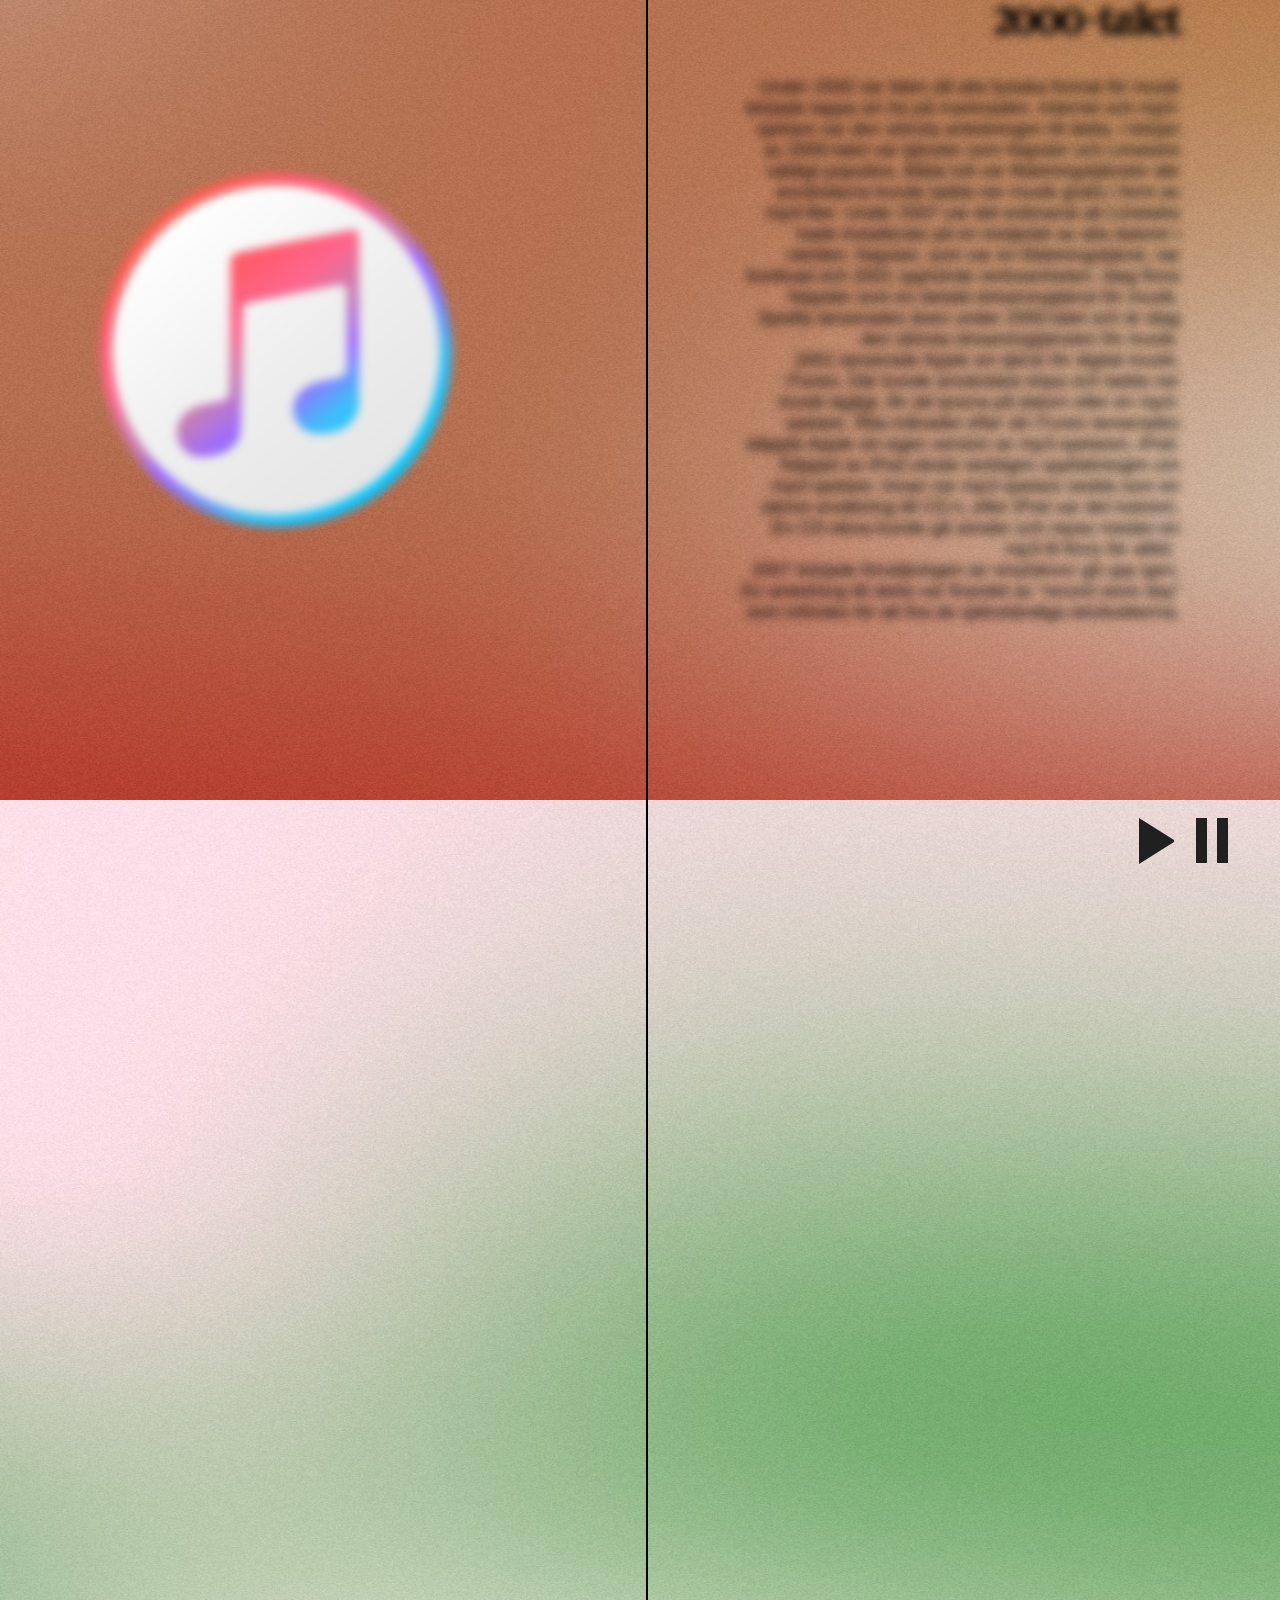
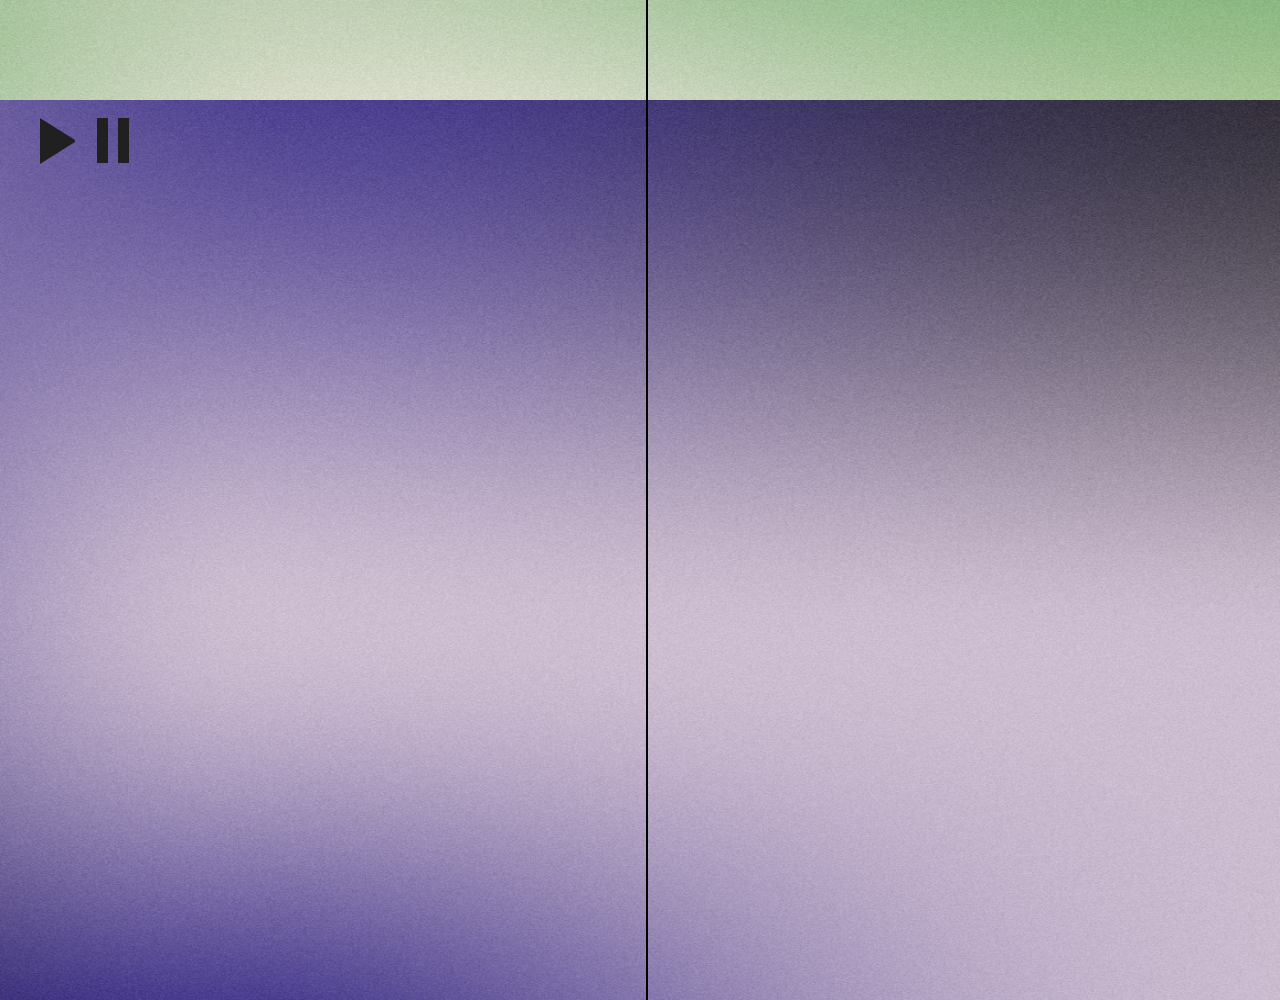
==== commit 96e4c729: "added mp3-script file to html" ====
--- a/index.html
+++ b/index.html
@@ -7,6 +7,7 @@
     <link rel="stylesheet" href="index.css">
     <link rel="stylesheet" href="play_button.css">
     <script defer src="scroll.js"></script>
+    <script src="mp3.js"></script>
     <title>The LP</title>
 </head>
 
--- a/index.css
+++ b/index.css
@@ -51,6 +51,7 @@
 p {
     font-size: 18px;
     font-family: "Helvetica";
+    margin-top: 30px;
 }
 
 .container {
@@ -149,6 +150,7 @@
 
 .text_right {
     grid-column: 2;
+    text-align: end;
 }
 
 .timeline {
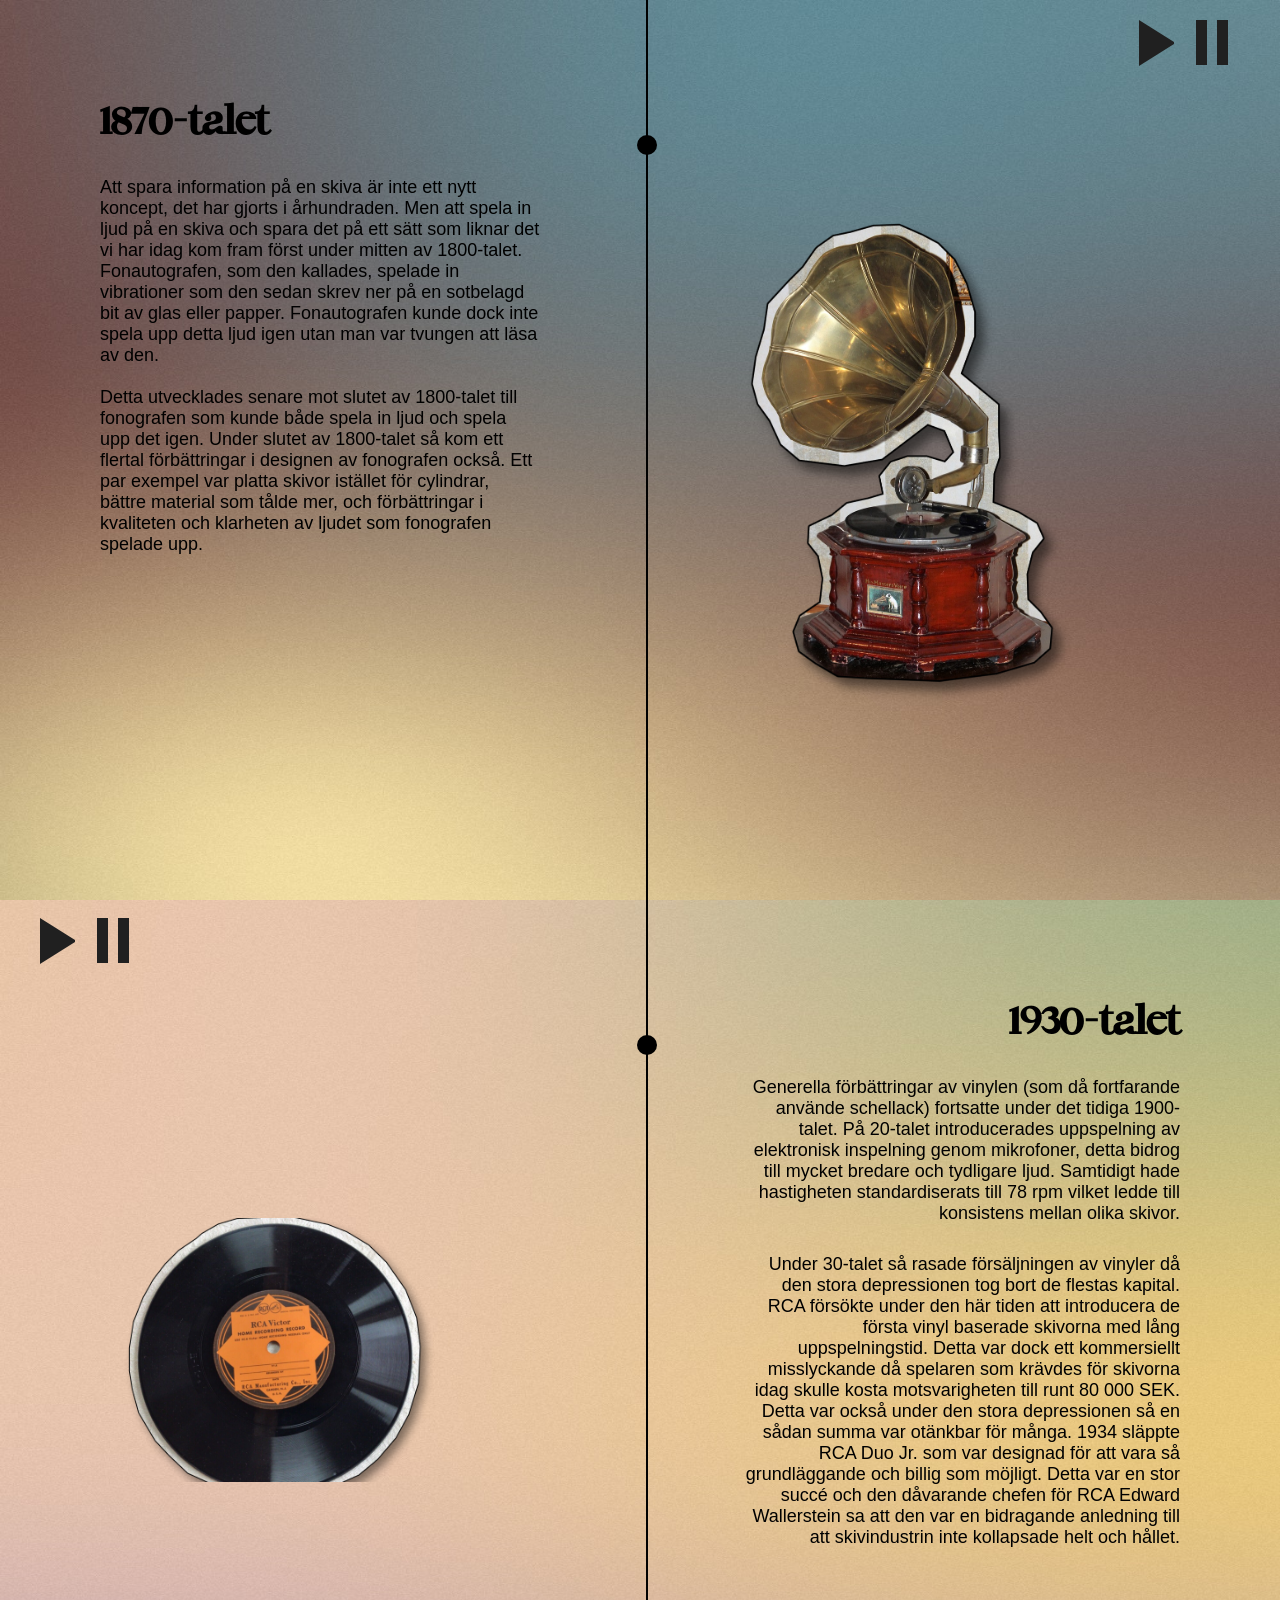
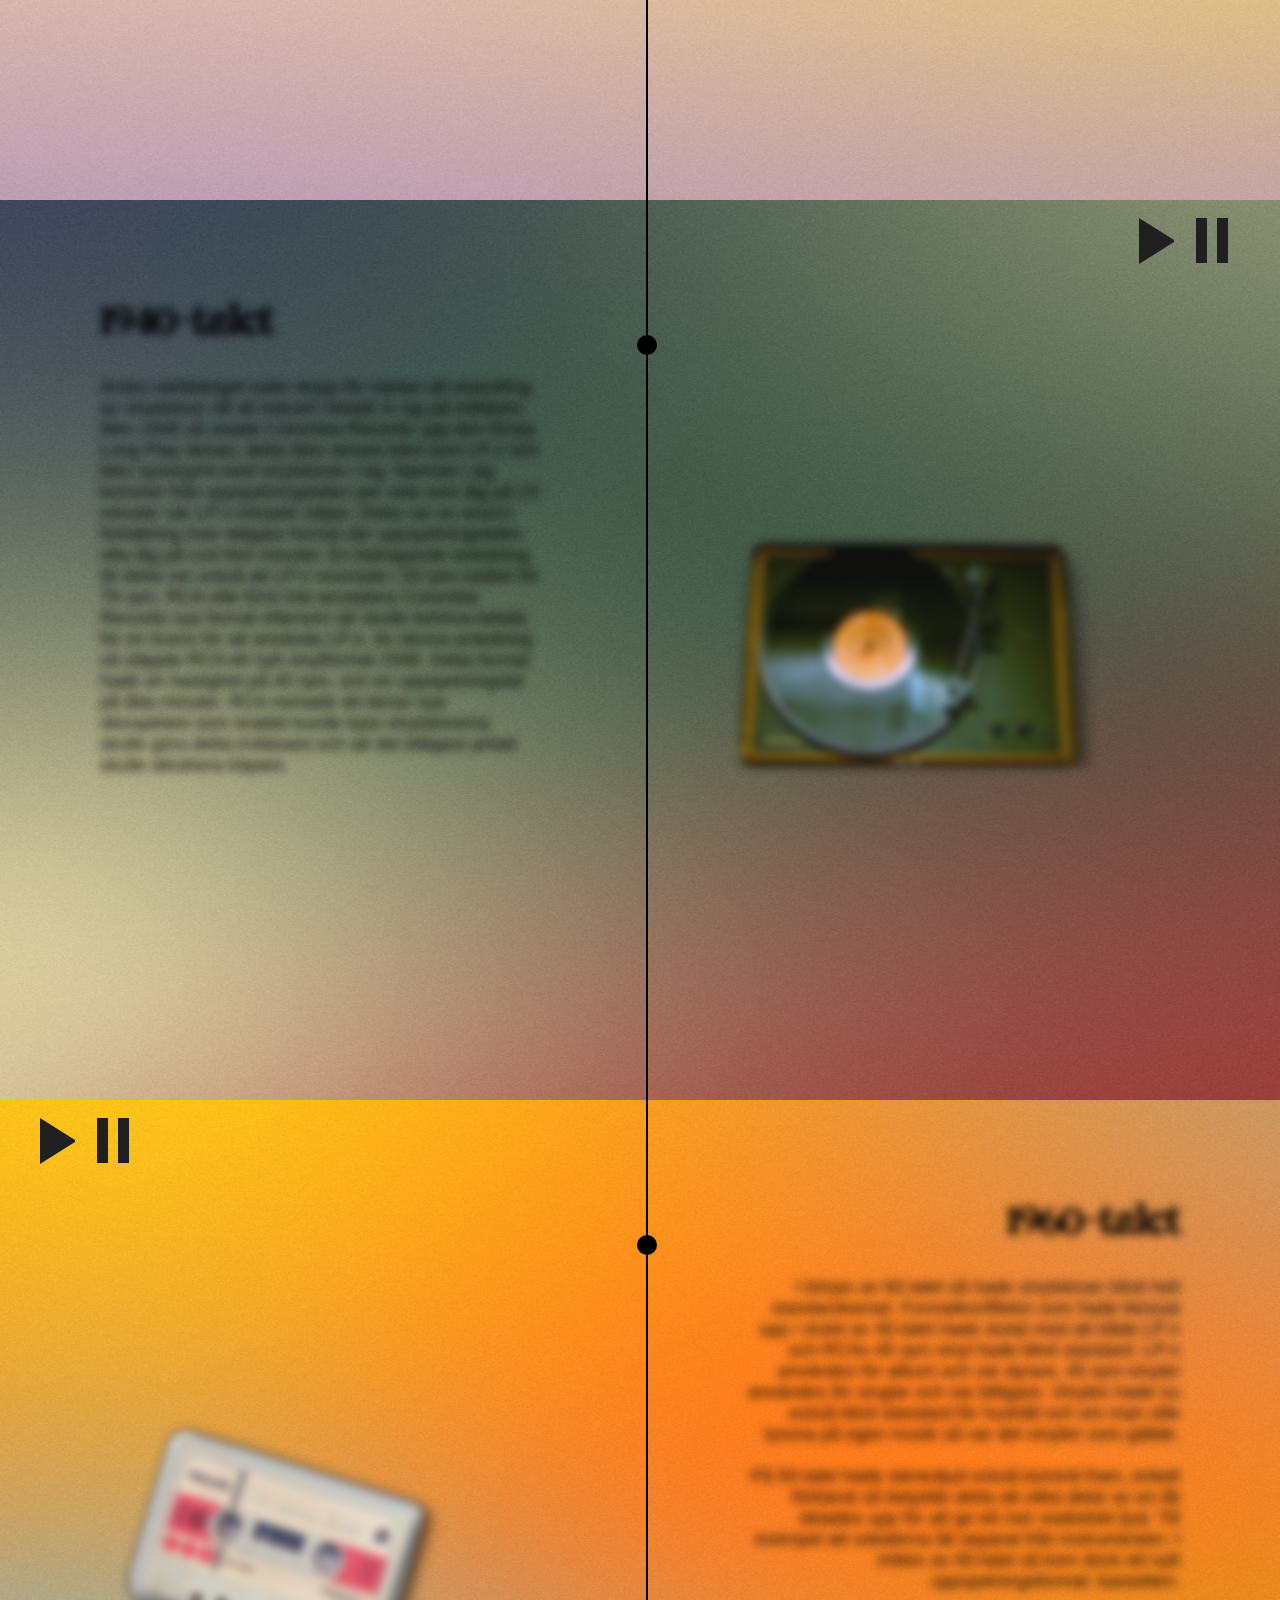
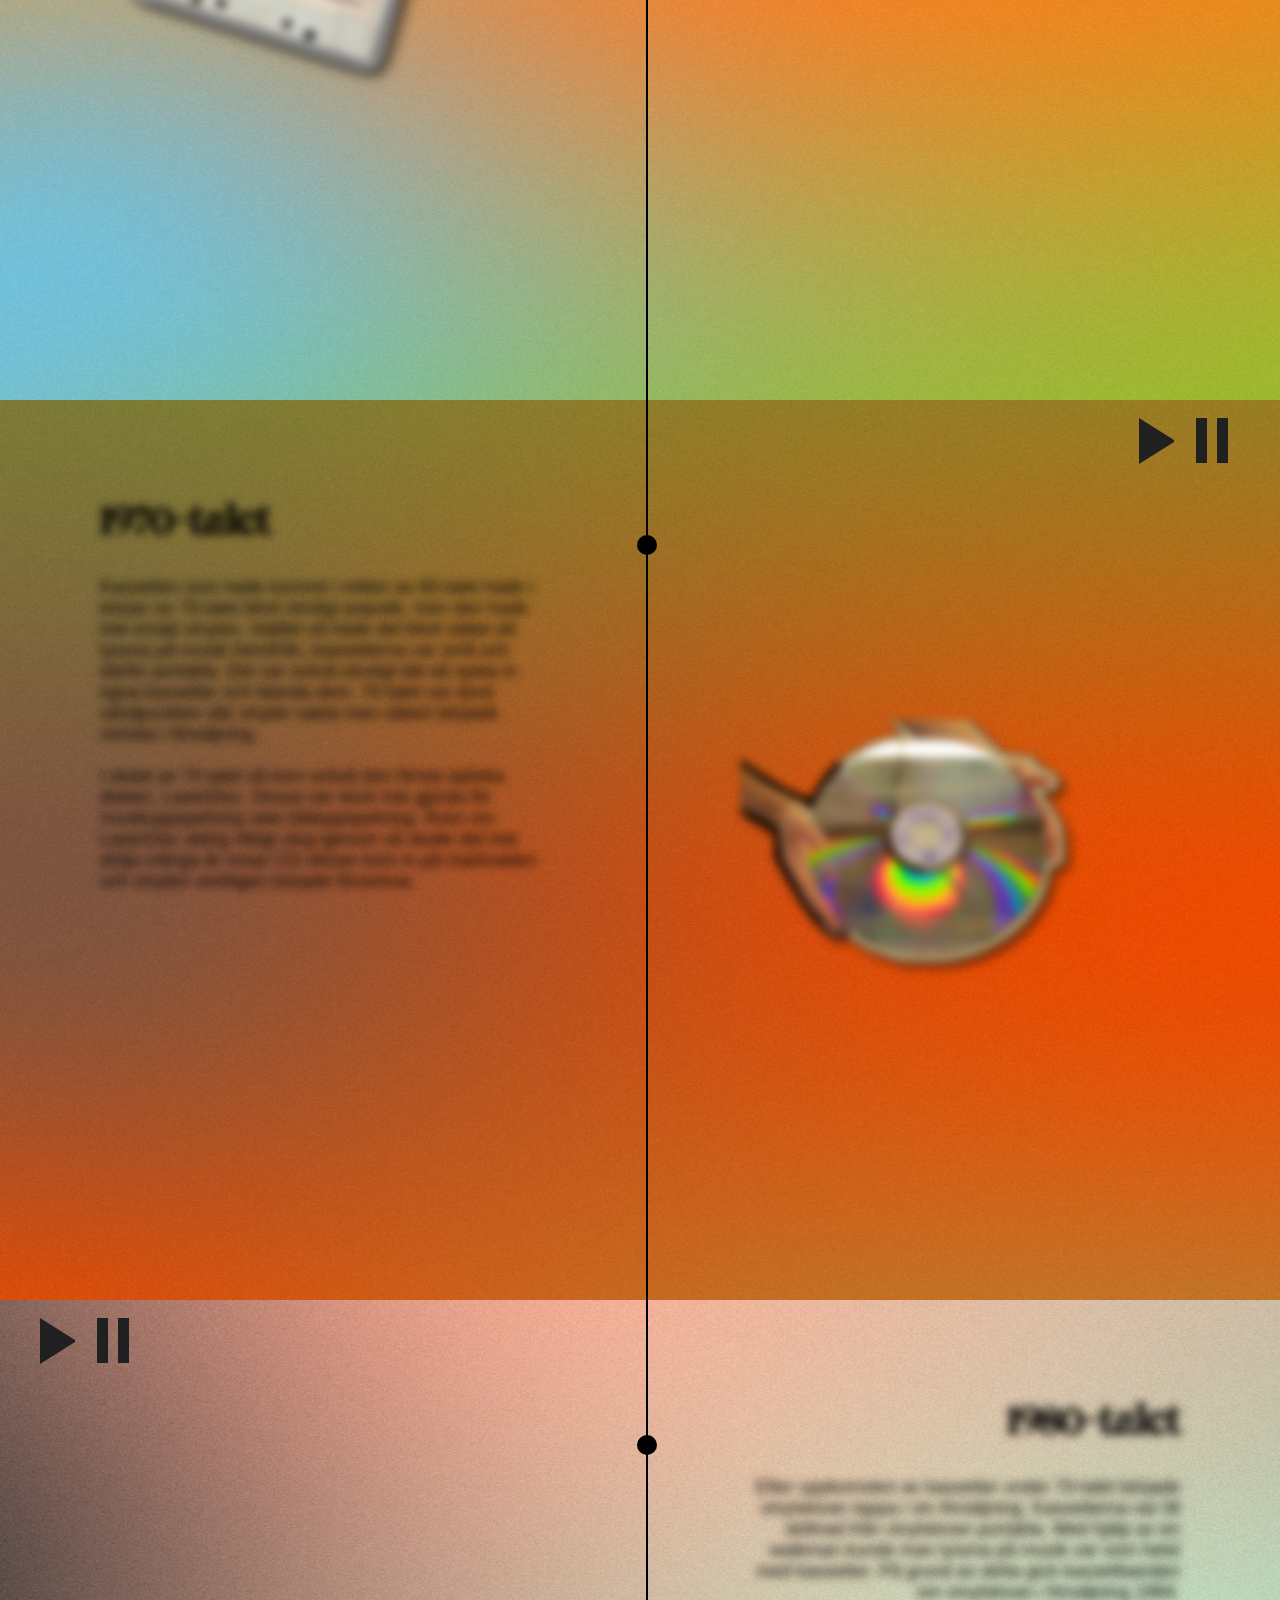
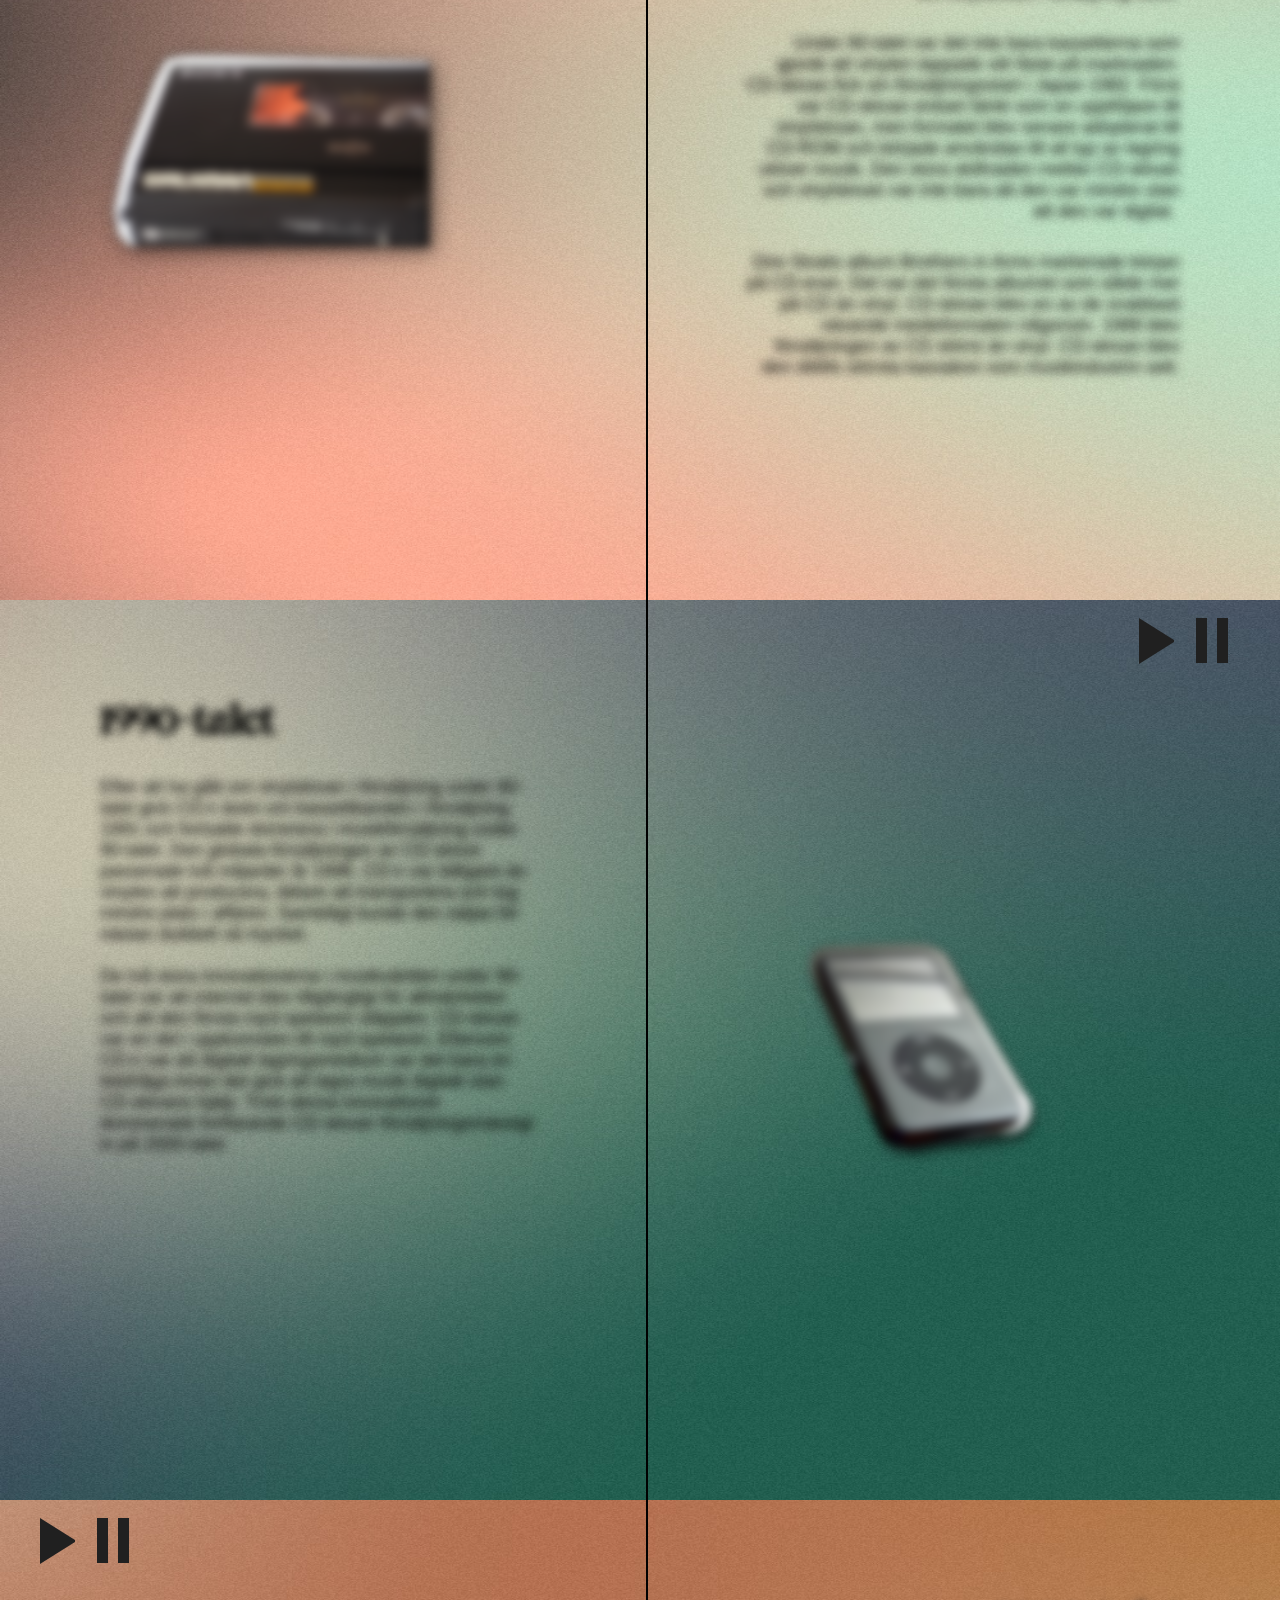
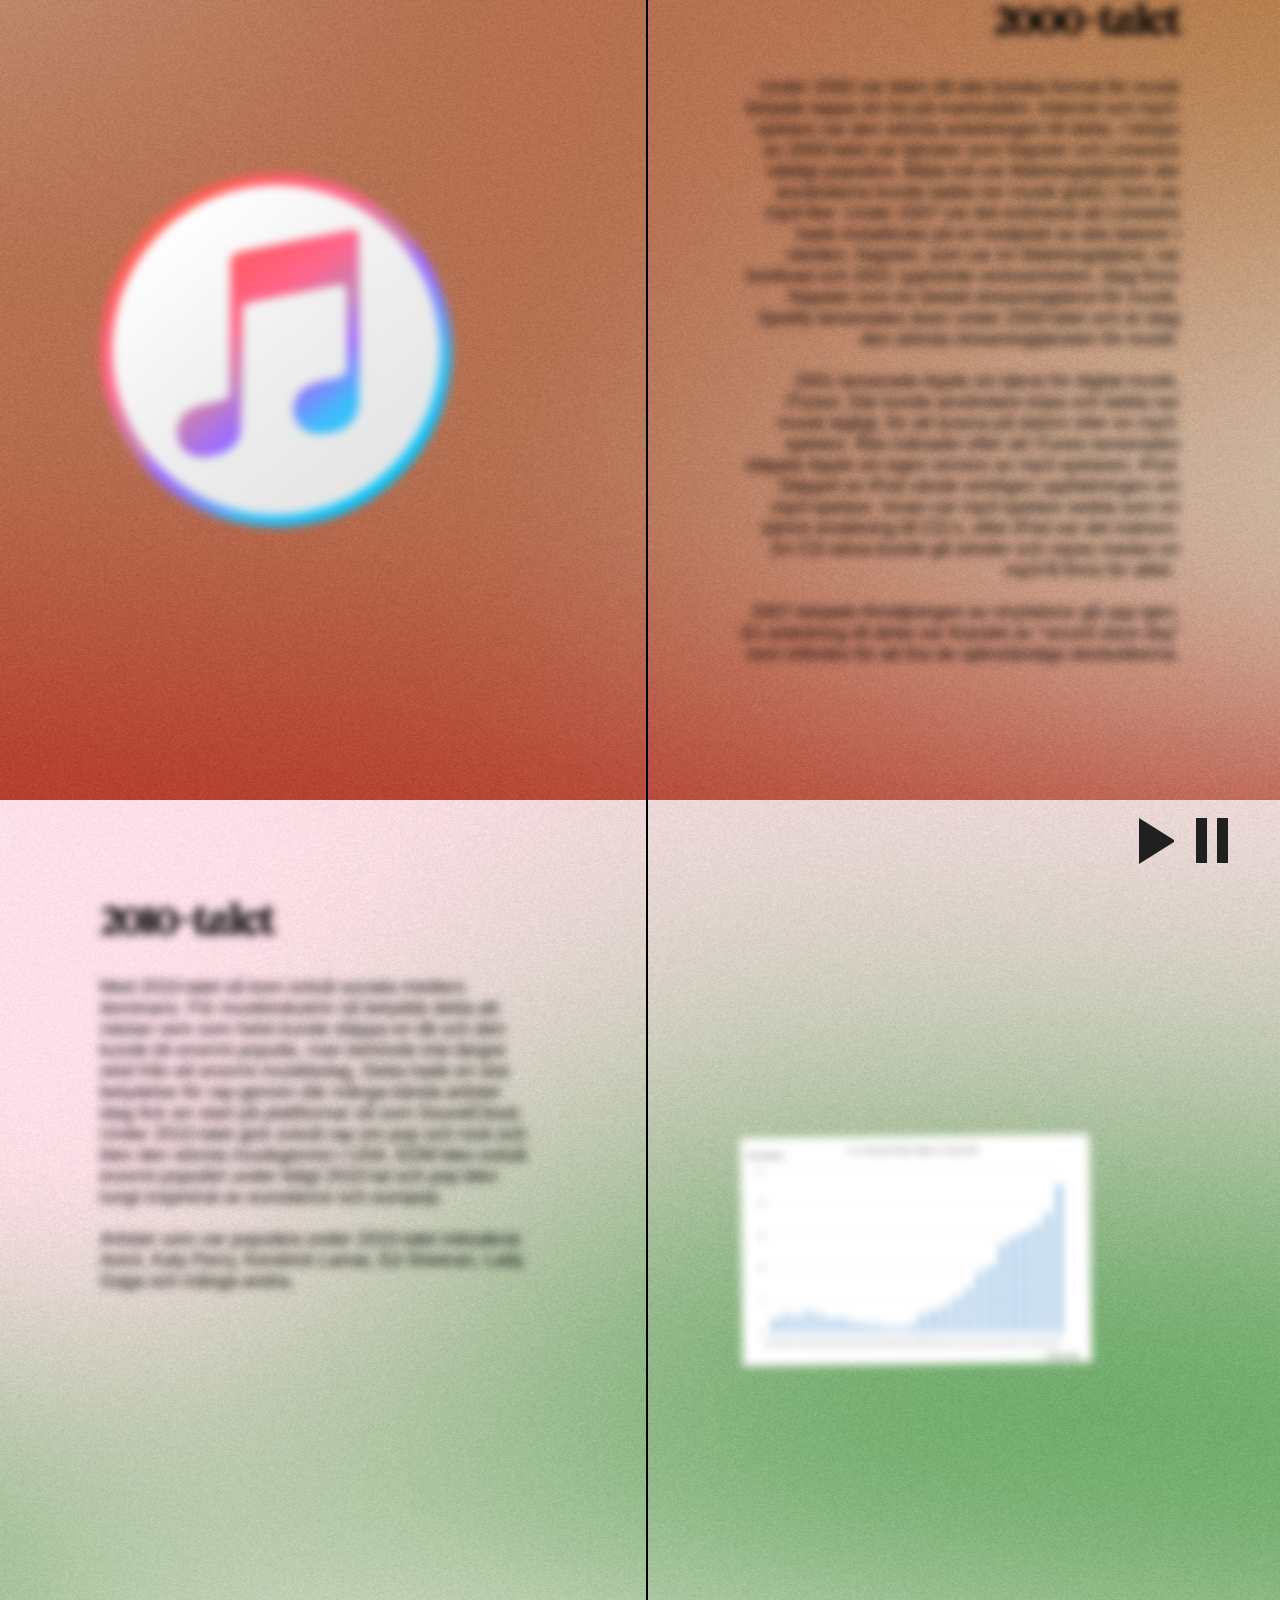
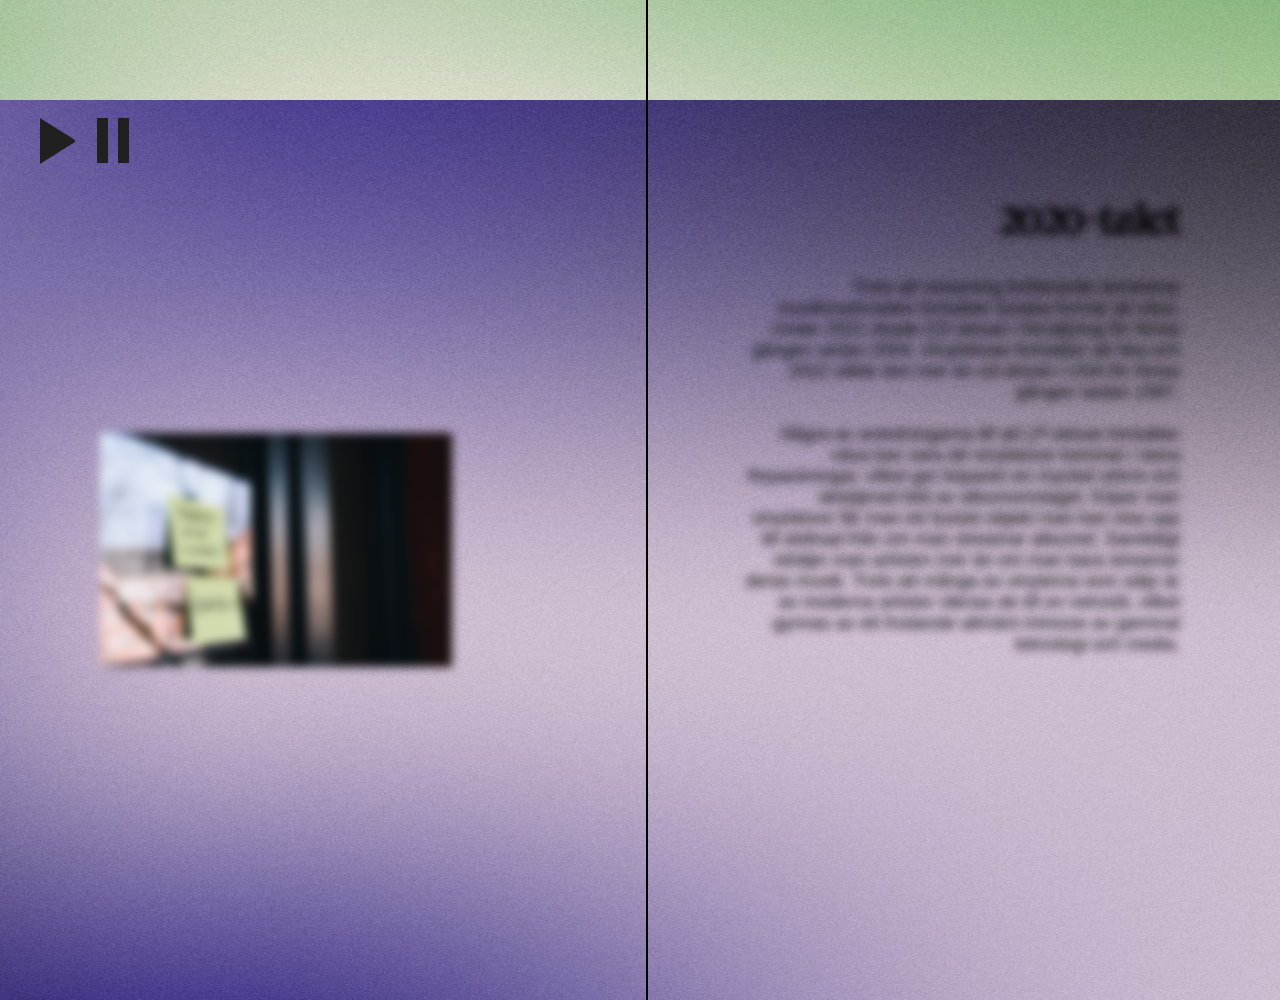
==== commit fd5edb16: "fixed paragraph structuring" ====
--- a/index.html
+++ b/index.html
@@ -23,7 +23,7 @@
                         att spela in ljud på en skiva och spara det på ett sätt som liknar det vi har idag kom fram först
                         under mitten av 1800-talet. Fonautografen, som den kallades, spelade in vibrationer som den
                         sedan skrev ner på en sotbelagd bit av glas eller papper. Fonautografen kunde dock inte spela
-                        upp detta ljud igen utan man var tvungen att läsa av den.
+                        upp detta ljud igen utan man var tvungen att läsa av den.<br><br>
 
                         Detta utvecklades senare mot slutet av 1800-talet till fonografen som kunde både spela in ljud
                         och spela upp det igen. Under slutet av 1800-talet så kom ett flertal förbättringar i designen
@@ -109,7 +109,8 @@
                         blossat upp i slutet av 40-talet hade slutat med att både LP:n och RCAs 45 rpm vinyl hade blivit
                         standard. LP:n användes för album och var dyrare, 45 rpm-vinyler användes för singlar och var
                         billigare. Vinylen hade nu också blivit standard för hushåll och om man ville lyssna på egen
-                        musik så var det vinylen som gällde. På 50-talet så hade stereoljud också kommit fram, enkelt
+                        musik så var det vinylen som gällde. <br><br>
+                        På 50-talet hade stereoljud också kommit fram, enkelt
                         förklarat så betydde detta att olika delar av en låt delades upp för att ge ett mer realistiskt
                         ljud. Till exempel att vokalerna lät separat från instrumenten. I mitten av 60-talet så kom dock ett
                         nytt uppspelningsformat: kassetten.</p>
@@ -130,7 +131,7 @@
                         men den hade inte ersatt vinylen. Istället så hade det blivit sättet att lyssna på musik
                         hemifrån, kassetterna var små och därför portabla. Det var också otroligt lätt att spela in egna
                         kassetter och blanda dem. 70-talet var dock vändpunkten där vinyler sakta men säkert började
-                        minska i försäljning. 
+                        minska i försäljning. <br><br>
 
                         I slutet av 70-talet så kom också den första optiska disken, LaserDisc. Dessa var dock inte
                         gjorda för musikuppspelning utan bilduppspelning. Även om LaserDisc aldrig riktigt slog igenom
@@ -168,8 +169,8 @@
 
                     <p>Dire Straits album Brothers in Arms markerade början på CD-eran. Det var det första albumet som
                         sålde mer på CD än vinyl. CD-skivan blev en av de snabbast växande medieformaten någonsin. 1988
-                        blev försäljningen av CD större än vinyl. CD-skivan blev den största kassakon som musikindustrin
-                        sett, eller någonsin kommer att se.</p>
+                        blev försäljningen av CD större än vinyl. CD-skivan blev den dittills största kassakon som musikindustrin
+                        sett.</p>
                 </div>
             </div>
             <div id="btn-6">
@@ -187,7 +188,7 @@
                         försäljning 1991 och fortsatte dominera i musikförsäljning under 90-talet. Den globala
                         försäljningen av CD-skivor passerade två miljarder år 1996. CD:n var billigare än vinylen att
                         producera, lättare att transportera och tog mindre plats i affären. Samtidigt kunde den säljas
-                        för nästan dubbelt så mycket. <br>
+                        för nästan dubbelt så mycket. <br><br>
 
                         De två stora innovationerna i musikvärlden under 90-talet var att internet blev tillgängligt för
                         allmänheten och att den första mp3-spelaren släpptes. CD-skivan var en del i uppkomsten till
@@ -220,14 +221,14 @@
                         Limewire hade installerats på en tredjedel av alla datorer i världen. Napster, som var en
                         fildelningstjänst, var kortlivad och 2001 upphörde verksamheten. Idag finns Napster som
                         en betald streamingtjänst för musik. Spotify lanserades även under 2000-talet och är idag den
-                        största streamingtjänsten för musik.<br>
+                        största streamingtjänsten för musik.<br><br>
 
                         2001 lanserade Apple sin tjänst för digital musik, iTunes. Där kunde användare köpa och ladda
                         ner musik lagligt, för att lyssna på datorn eller en mp3-spelare. Åtta månader efter att iTunes
                         lanserades släppte Apple sin egen version av mp3-spelaren, iPod. Släppet av iPod vände verkligen
                         uppfattningen om mp3-spelare. Innan var mp3-spelare sedda som en sämre ersättning till CD:n,
                         efter iPod var det tvärtom. En CD-skiva kunde gå sönder och repas medan en mp3-fil finns för
-                        alltid. <br>
+                        alltid. <br><br>
 
                         2007 började försäljningen av vinylskivor gå upp igen. En anledning till detta var firandet av
                         “record store day” som infördes för att fira de självständiga skivbutikerna.</p>
@@ -249,7 +250,7 @@
                         längre stöd från ett enormt musikbolag. Detta hade en stor betydelse för rap-genren där många kända
                         artister idag fick sin start på plattformar så som SoundCloud. Under 2010-talet gick också rap om
                         pop och rock och blev den största musikgenren i USA. EDM blev också enormt populärt under tidigt
-                        2010-tal och pop blev tungt inspirerat av eurodance och europop.<br>
+                        2010-tal och pop blev tungt inspirerat av eurodance och europop.<br><br>
 
                         Artister som var populära under 2010-talet inkluderar Avicii, Katy Perry, Kendrick Lamar, Ed
                         Sheeran, Lady Gaga och många andra.</p>
@@ -274,7 +275,7 @@
                     <h2>2020-talet</h2>
                     <p>Trots att streaming fortfarande dominerar musikmarknaden fortsätter fysiska format att växa.
                         Under 2021 ökade CD-skivan i försäljning för första gången sedan 2004. Vinylskivan fortsätter
-                        att öka och 2022 sålde den mer än cd-skivan i USA för första gången sedan 1987.<br>
+                        att öka och 2022 sålde den mer än cd-skivan i USA för första gången sedan 1987.<br><br>
 
                         Några av anledningarna till att LP-skivan fortsätter växa kan vara att vinylskivor kommer i
                         stora förpackningar, vilket ger köparen en mycket större och detaljerad bild av albumomslaget.
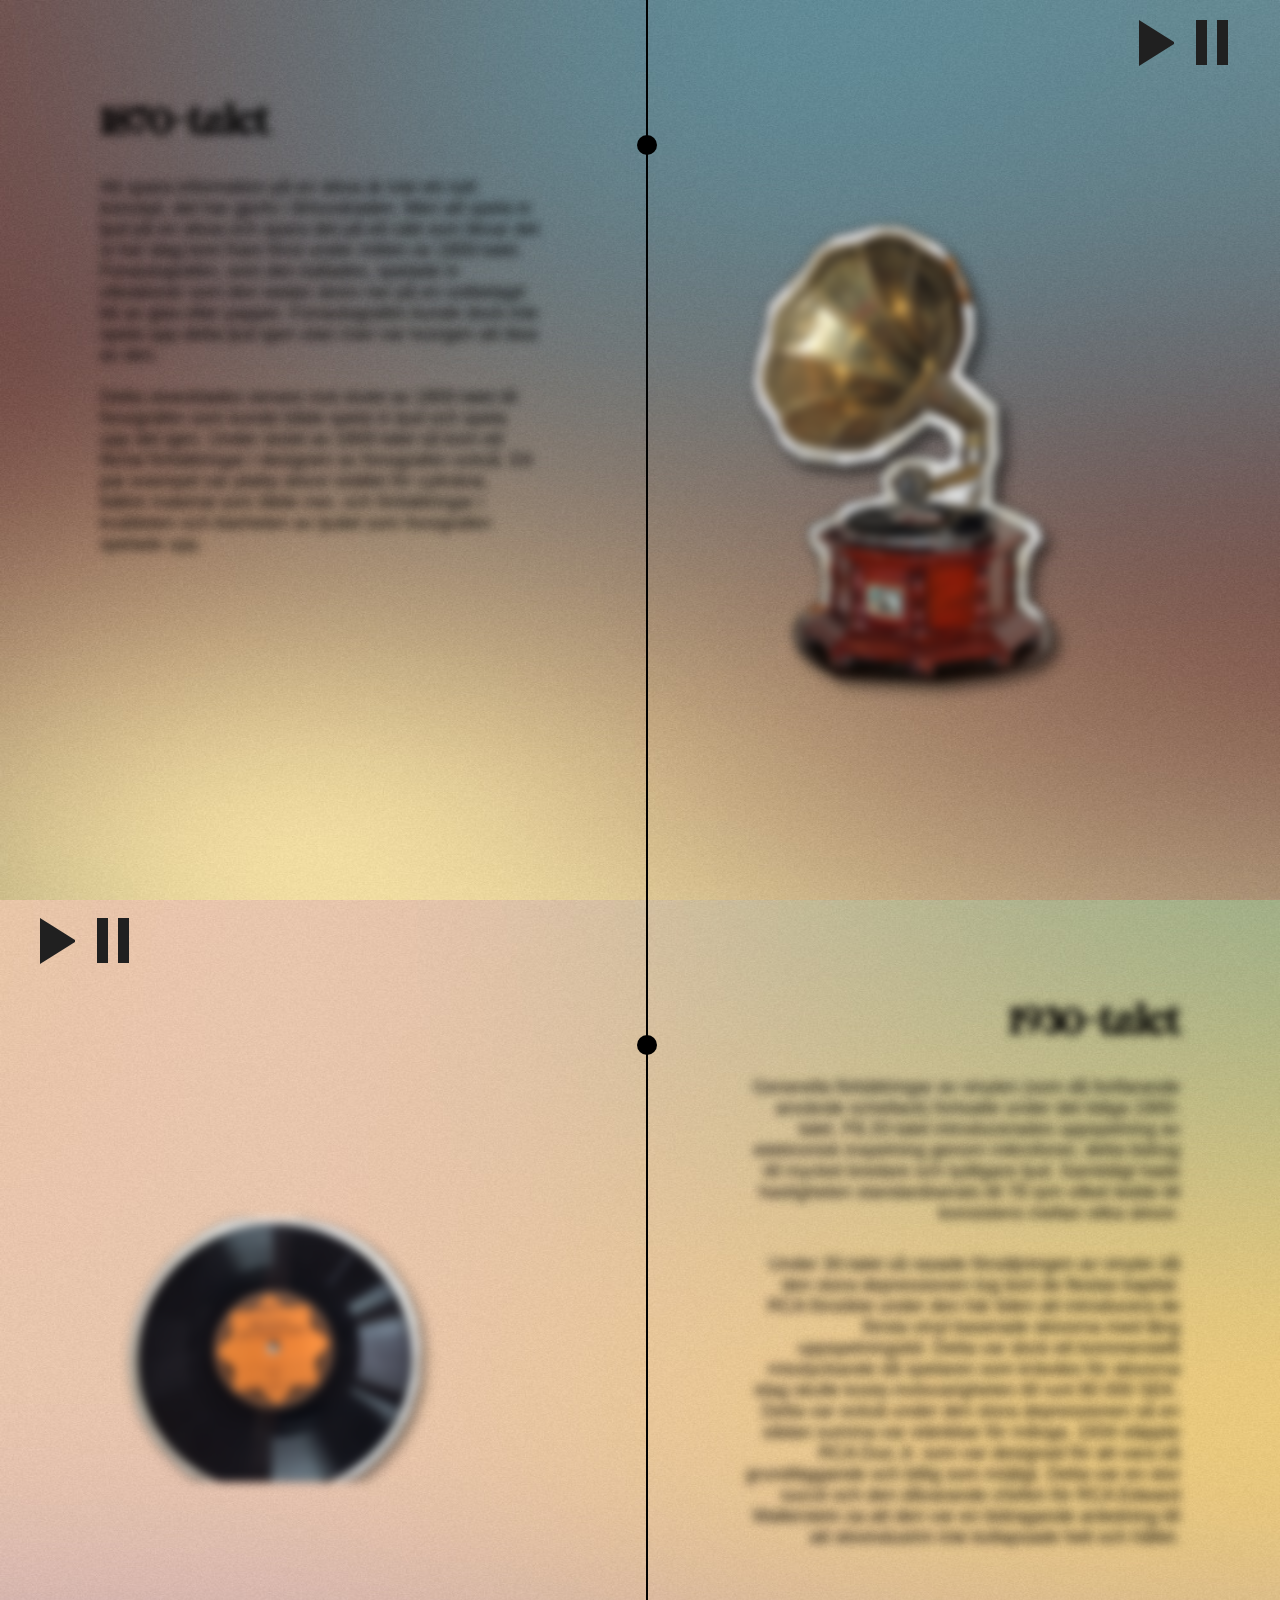
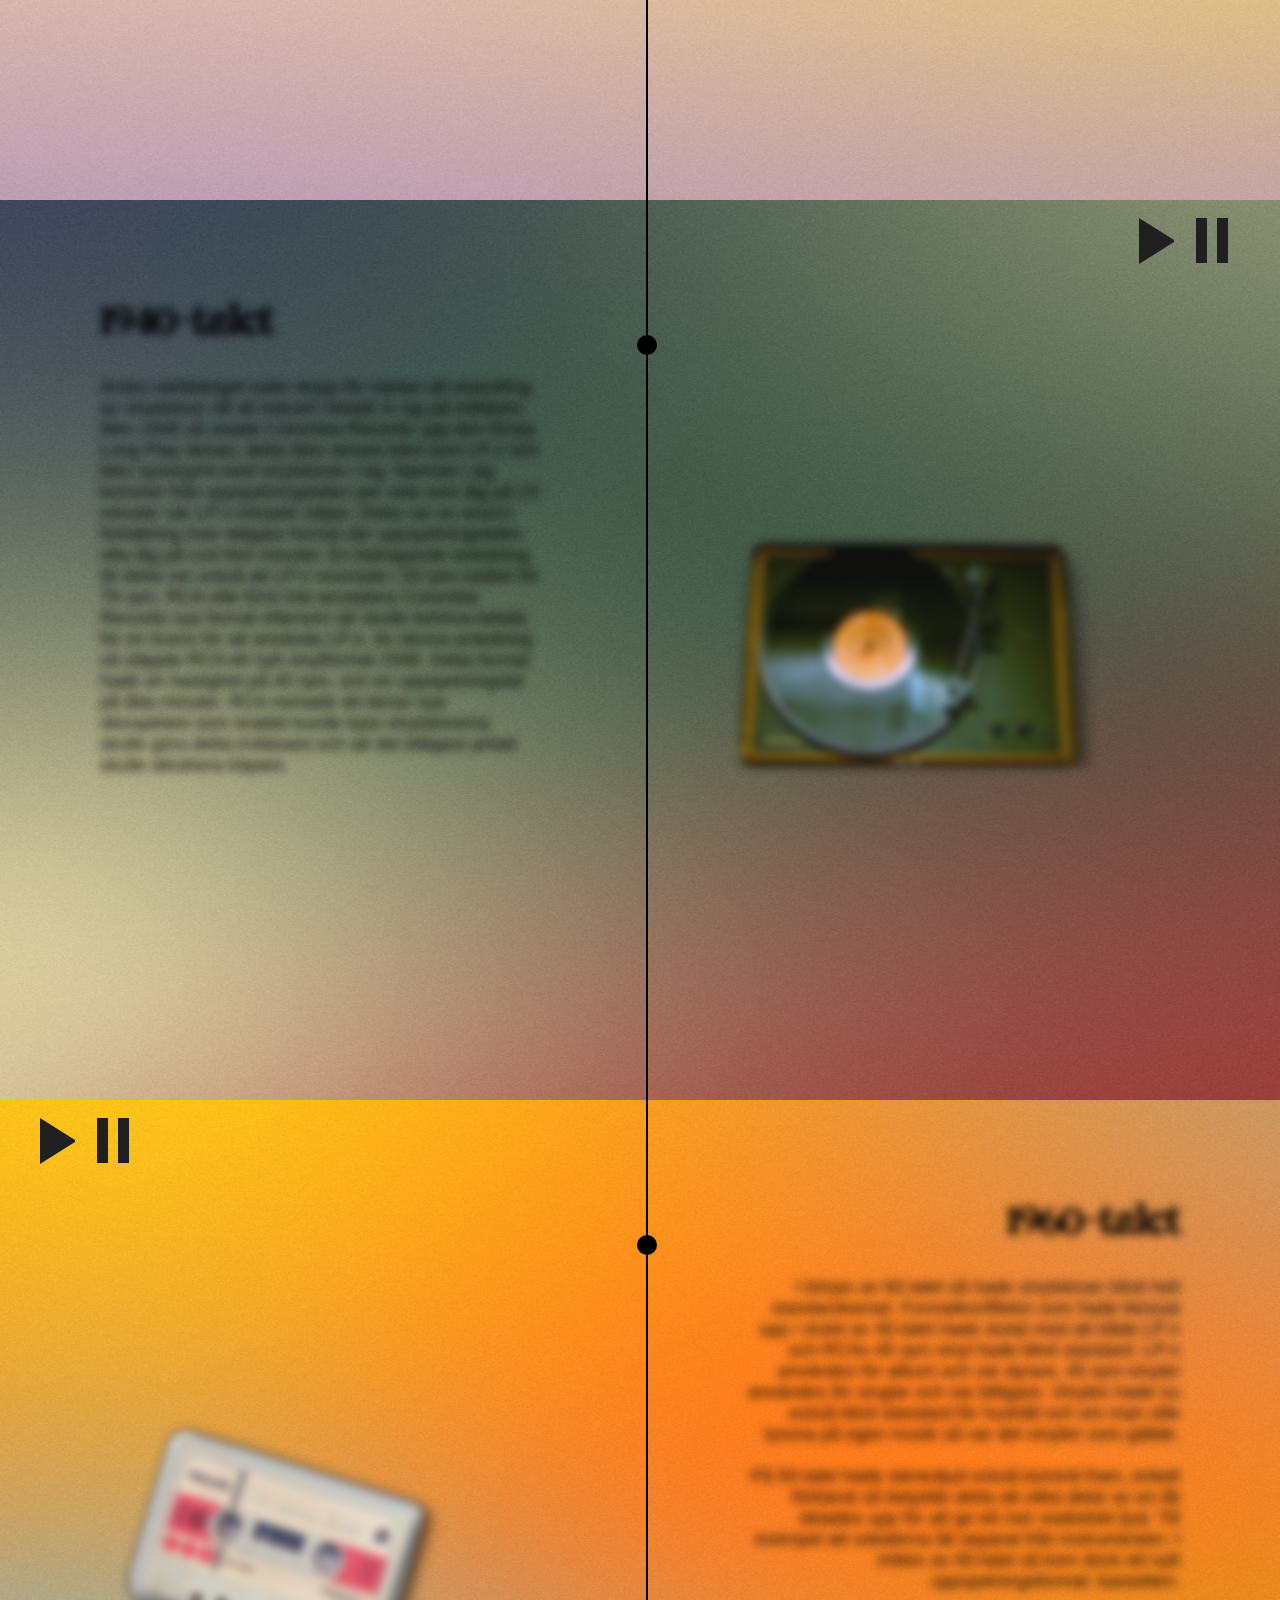
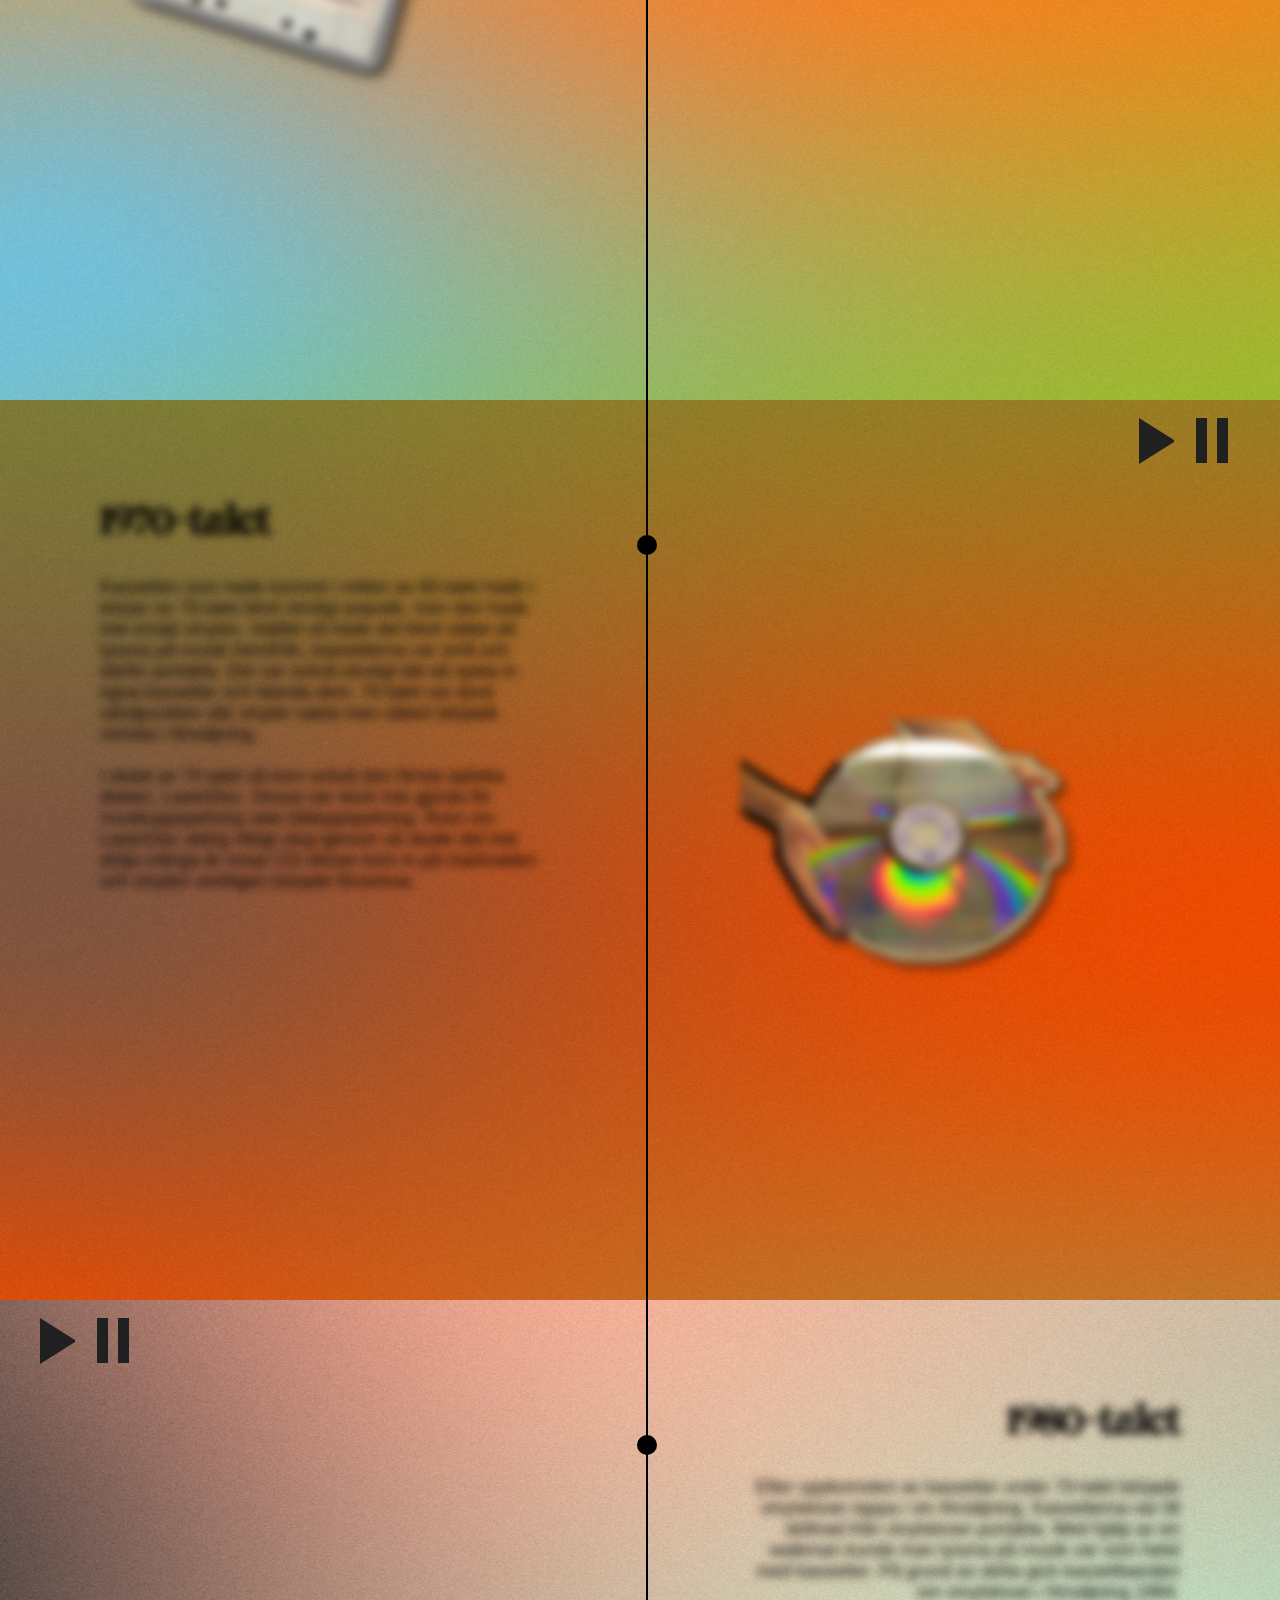
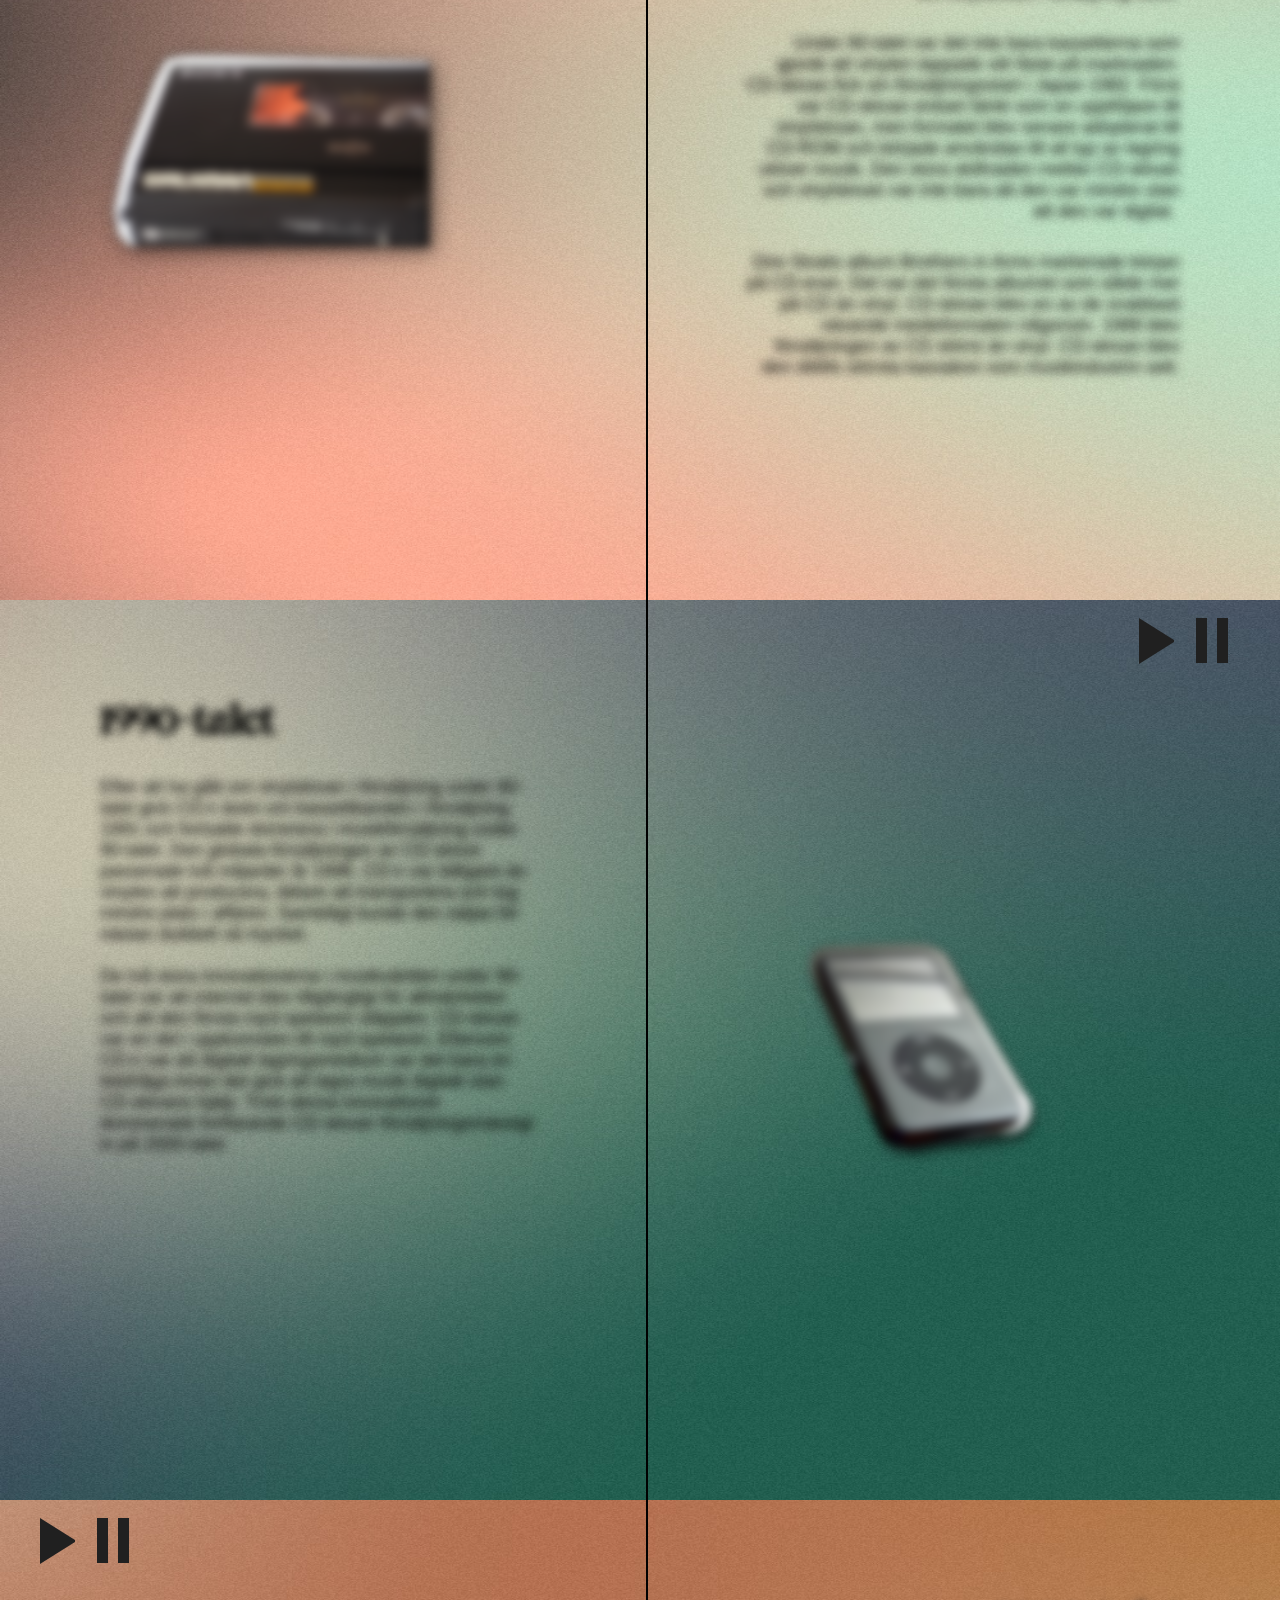
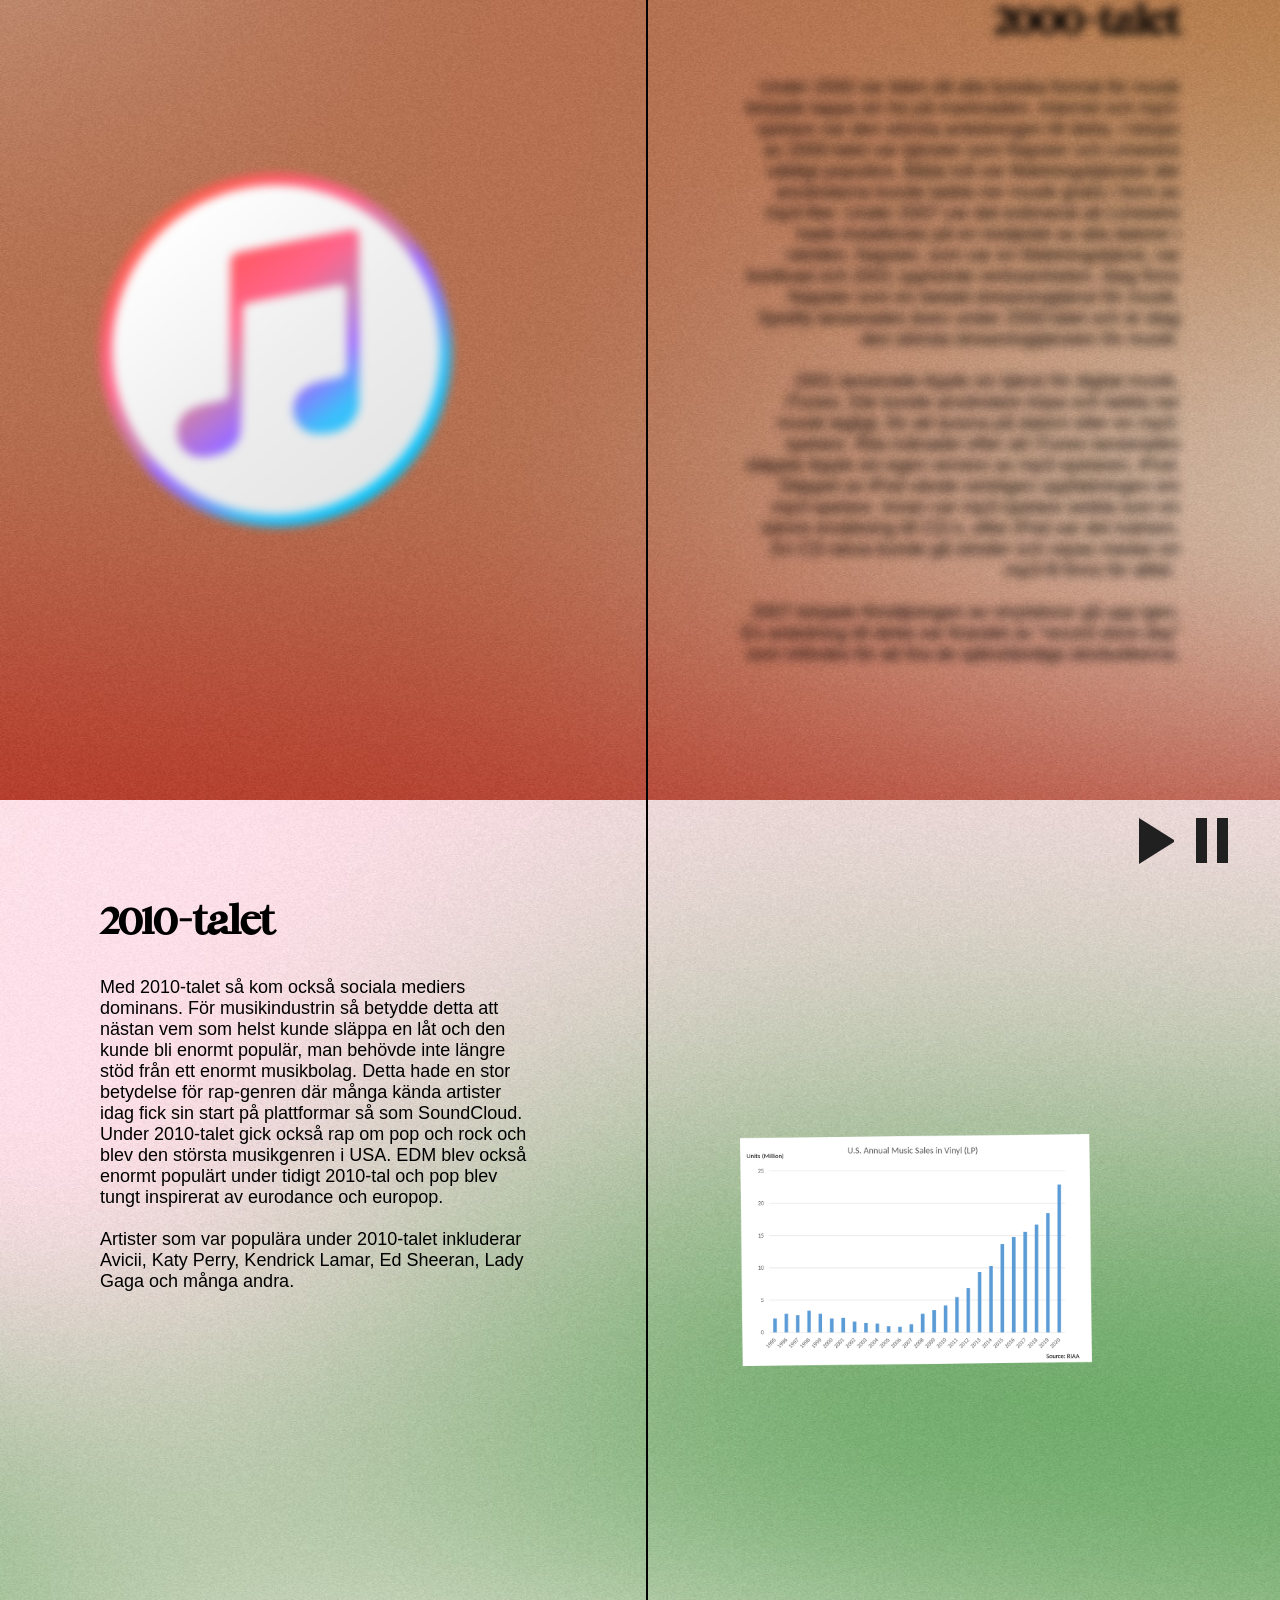
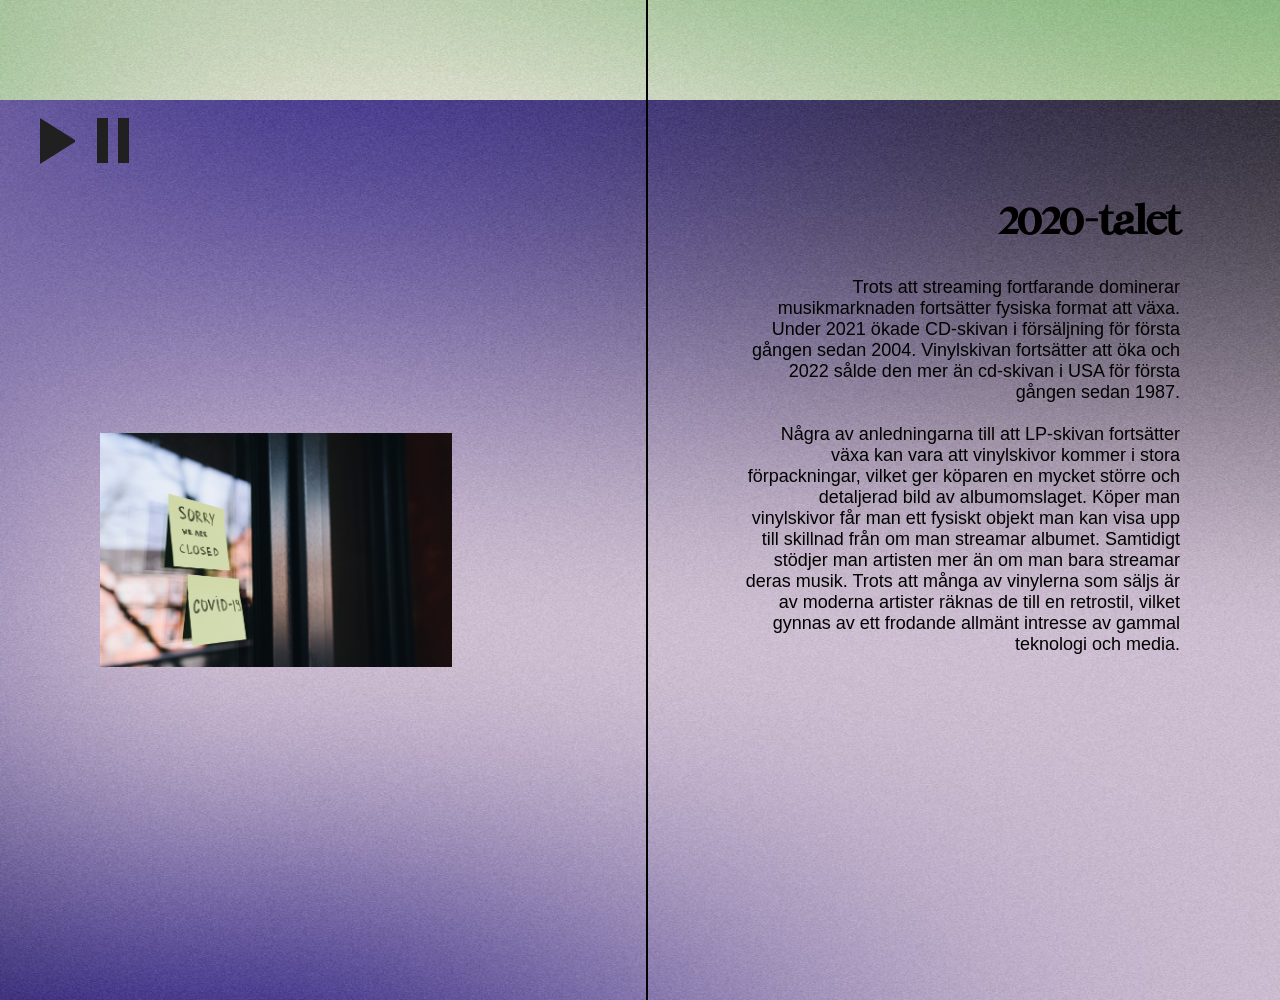
==== commit 2a660a81: "play och pause knapparna gör fungerar nu varje play knapp spelar upp låten från det årtionde som kna" ====
--- a/index.html
+++ b/index.html
@@ -20,7 +20,8 @@
                 <div class="text_left">
                     <h2>1870-talet</h2>
                     <p>Att spara information på en skiva är inte ett nytt koncept, det har gjorts i århundraden. Men
-                        att spela in ljud på en skiva och spara det på ett sätt som liknar det vi har idag kom fram först
+                        att spela in ljud på en skiva och spara det på ett sätt som liknar det vi har idag kom fram
+                        först
                         under mitten av 1800-talet. Fonautografen, som den kallades, spelade in vibrationer som den
                         sedan skrev ner på en sotbelagd bit av glas eller papper. Fonautografen kunde dock inte spela
                         upp detta ljud igen utan man var tvungen att läsa av den.<br><br>
@@ -40,6 +41,7 @@
                 <button class="paused "></button>
             </div>
         </div>
+        <audio src="media/mp3files/1800Chopin-Nocturne op.9 No.2.mp3"></audio>
 
         <div class="background">
             <div id="circle_2"></div>
@@ -65,7 +67,7 @@
                 </div>
             </div>
             <div id="btn-2">
-                <button class="play"></button>
+                <button id="audioPlayer" class="play"></button>
                 <button class="paused"></button>
             </div>
         </div>
@@ -92,7 +94,7 @@
                 </div>
             </div>
             <div id="btn-3">
-                <button class="play "></button>
+                <button class="play"></button>
                 <button class="paused "></button>
             </div>
         </div>
@@ -112,7 +114,8 @@
                         musik så var det vinylen som gällde. <br><br>
                         På 50-talet hade stereoljud också kommit fram, enkelt
                         förklarat så betydde detta att olika delar av en låt delades upp för att ge ett mer realistiskt
-                        ljud. Till exempel att vokalerna lät separat från instrumenten. I mitten av 60-talet så kom dock ett
+                        ljud. Till exempel att vokalerna lät separat från instrumenten. I mitten av 60-talet så kom dock
+                        ett
                         nytt uppspelningsformat: kassetten.</p>
                 </div>
             </div>
@@ -157,7 +160,8 @@
                 <div class="text_right">
                     <h2>1980-talet</h2>
                     <p>Efter uppkomsten av kassetter under 70-talet började vinylskivan tappa i sin försäljning.
-                        Kassetterna var till skillnad från vinylskivan portabla. Med hjälp av en walkman kunde man lyssna
+                        Kassetterna var till skillnad från vinylskivan portabla. Med hjälp av en walkman kunde man
+                        lyssna
                         på musik var som helst med kassetter. På grund av detta gick kassettbanden om vinylskivan i
                         försäljning 1984.</p>
 
@@ -169,7 +173,8 @@
 
                     <p>Dire Straits album Brothers in Arms markerade början på CD-eran. Det var det första albumet som
                         sålde mer på CD än vinyl. CD-skivan blev en av de snabbast växande medieformaten någonsin. 1988
-                        blev försäljningen av CD större än vinyl. CD-skivan blev den dittills största kassakon som musikindustrin
+                        blev försäljningen av CD större än vinyl. CD-skivan blev den dittills största kassakon som
+                        musikindustrin
                         sett.</p>
                 </div>
             </div>
@@ -247,8 +252,10 @@
                     <h2>2010-talet</h2>
                     <p>Med 2010-talet så kom också sociala mediers dominans. För musikindustrin så betydde detta att
                         nästan vem som helst kunde släppa en låt och den kunde bli enormt populär, man behövde inte
-                        längre stöd från ett enormt musikbolag. Detta hade en stor betydelse för rap-genren där många kända
-                        artister idag fick sin start på plattformar så som SoundCloud. Under 2010-talet gick också rap om
+                        längre stöd från ett enormt musikbolag. Detta hade en stor betydelse för rap-genren där många
+                        kända
+                        artister idag fick sin start på plattformar så som SoundCloud. Under 2010-talet gick också rap
+                        om
                         pop och rock och blev den största musikgenren i USA. EDM blev också enormt populärt under tidigt
                         2010-tal och pop blev tungt inspirerat av eurodance och europop.<br><br>
 
@@ -294,8 +301,9 @@
     </div>
 
     <script src="cursor.js"></script>
+    <script src="mp3.js"></script>
     <script src="play_button.js"></script>
     <script src="index.js"></script>
 </body>
 
-</html>
+</html>
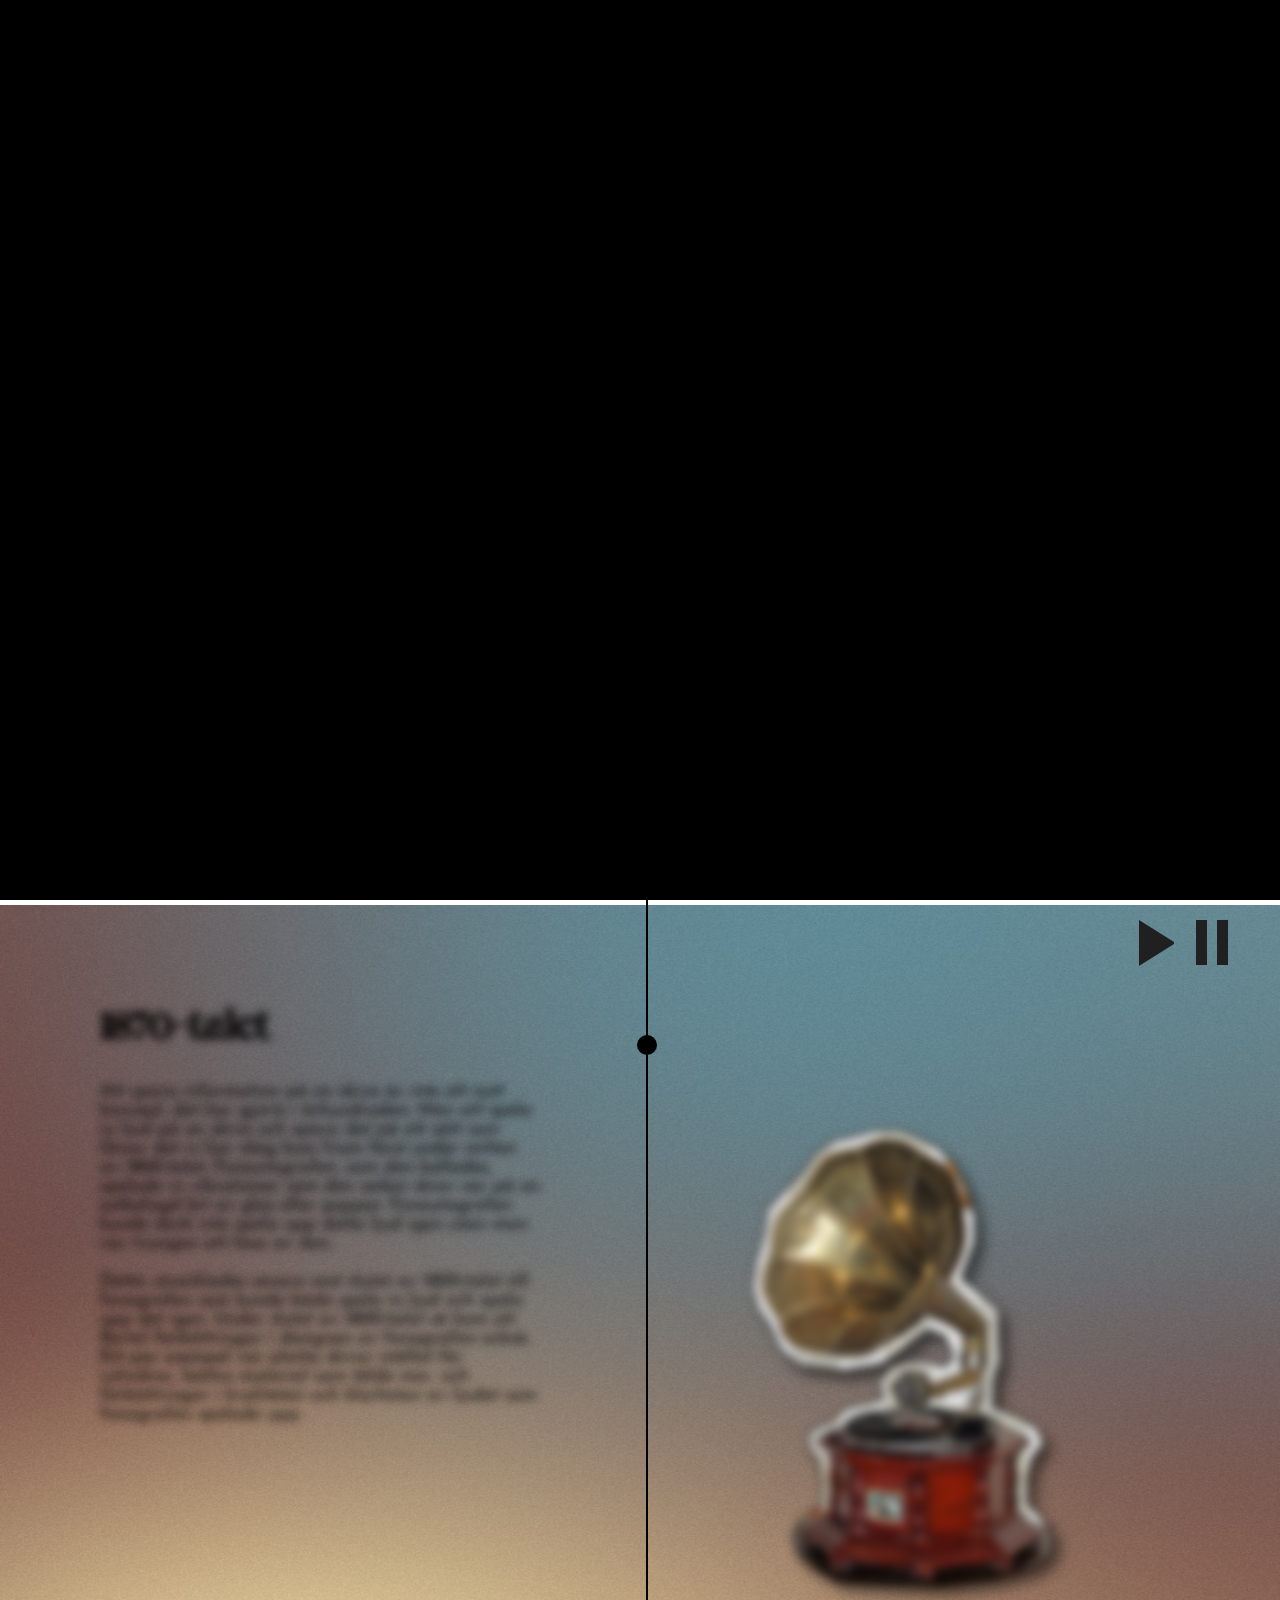
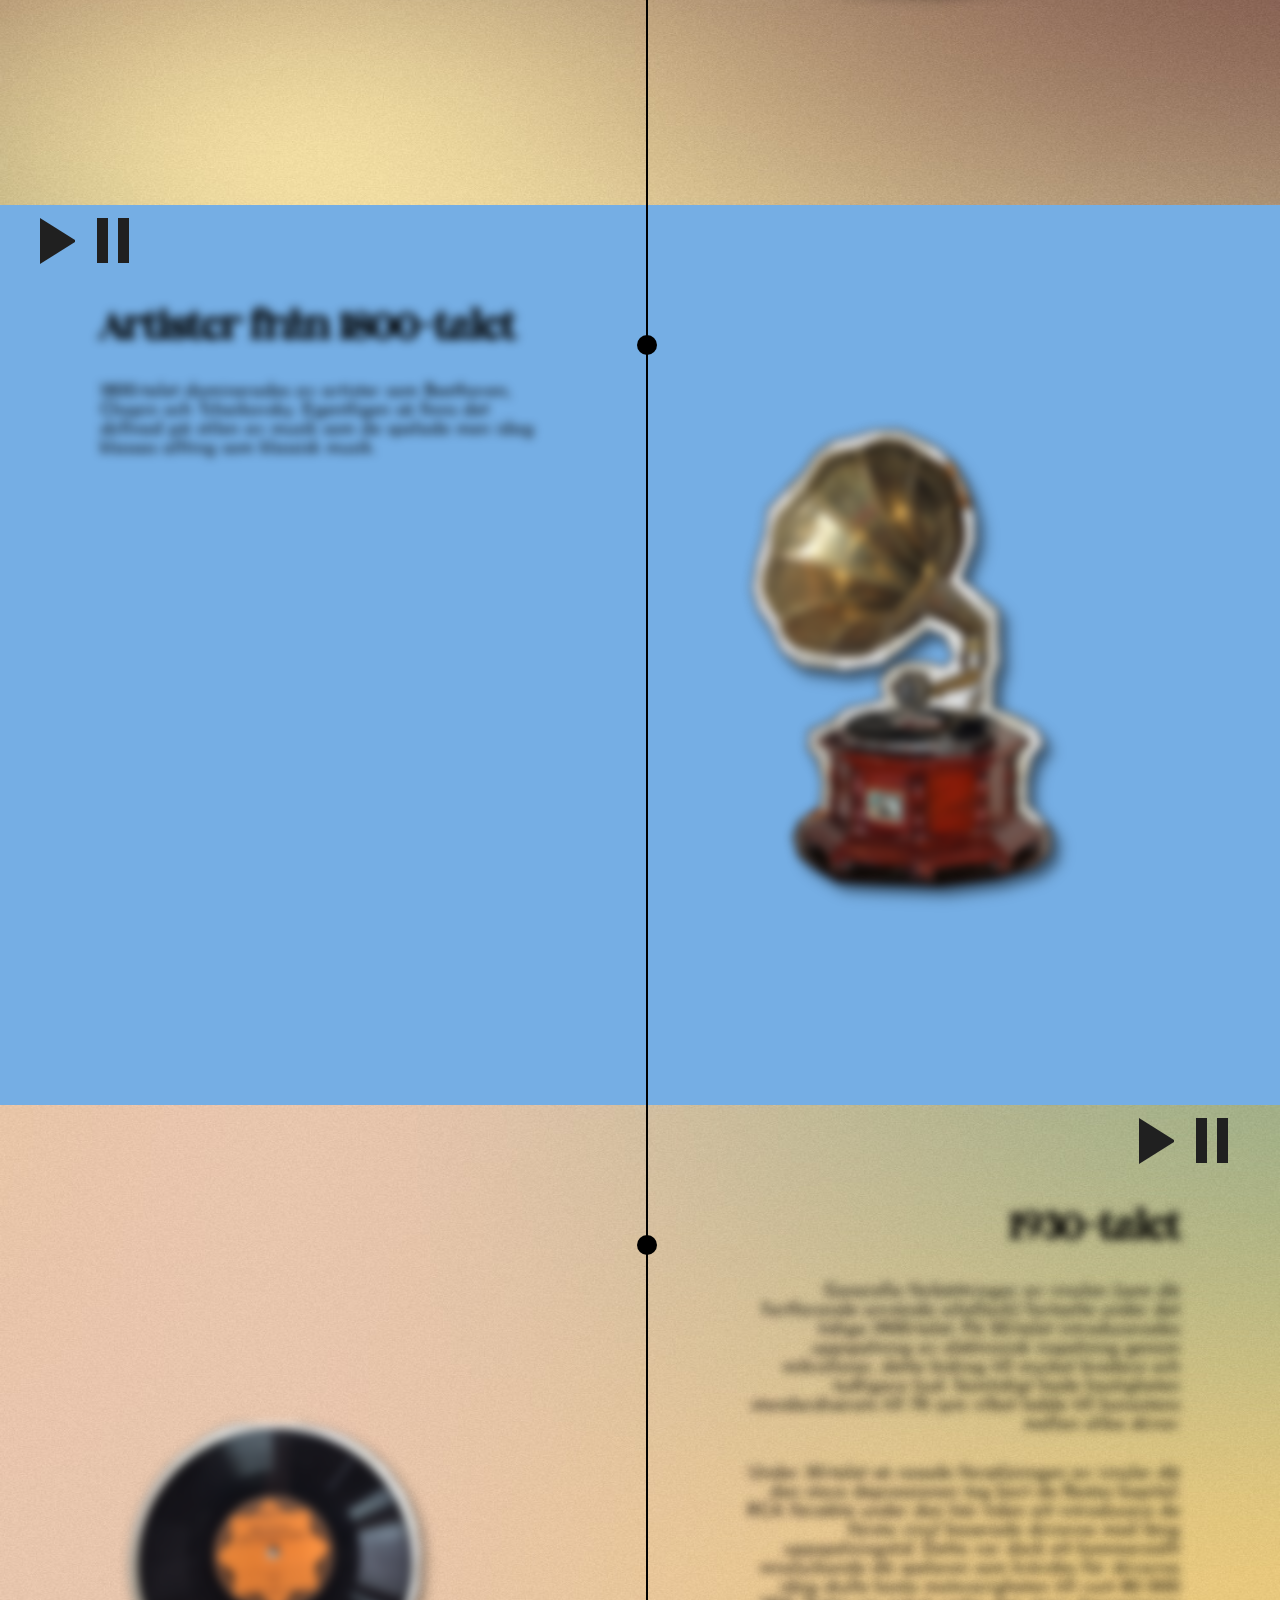
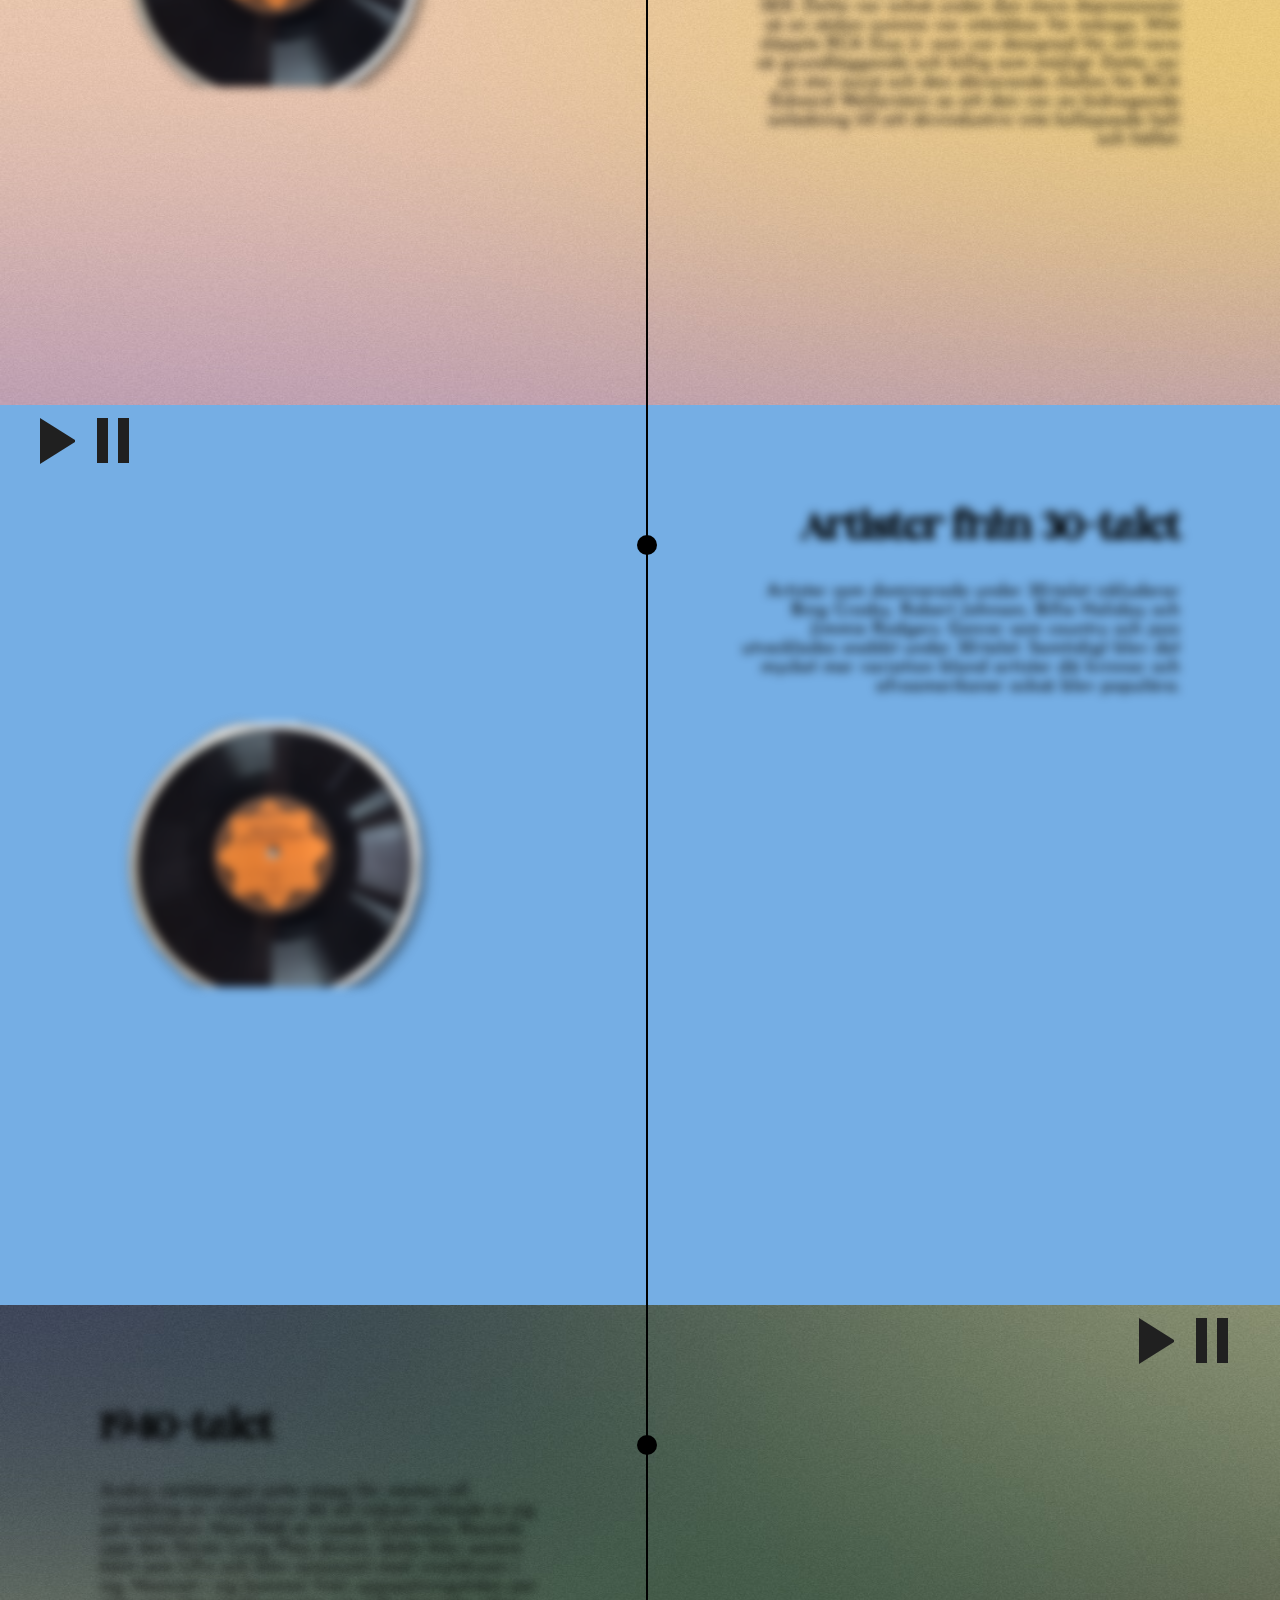
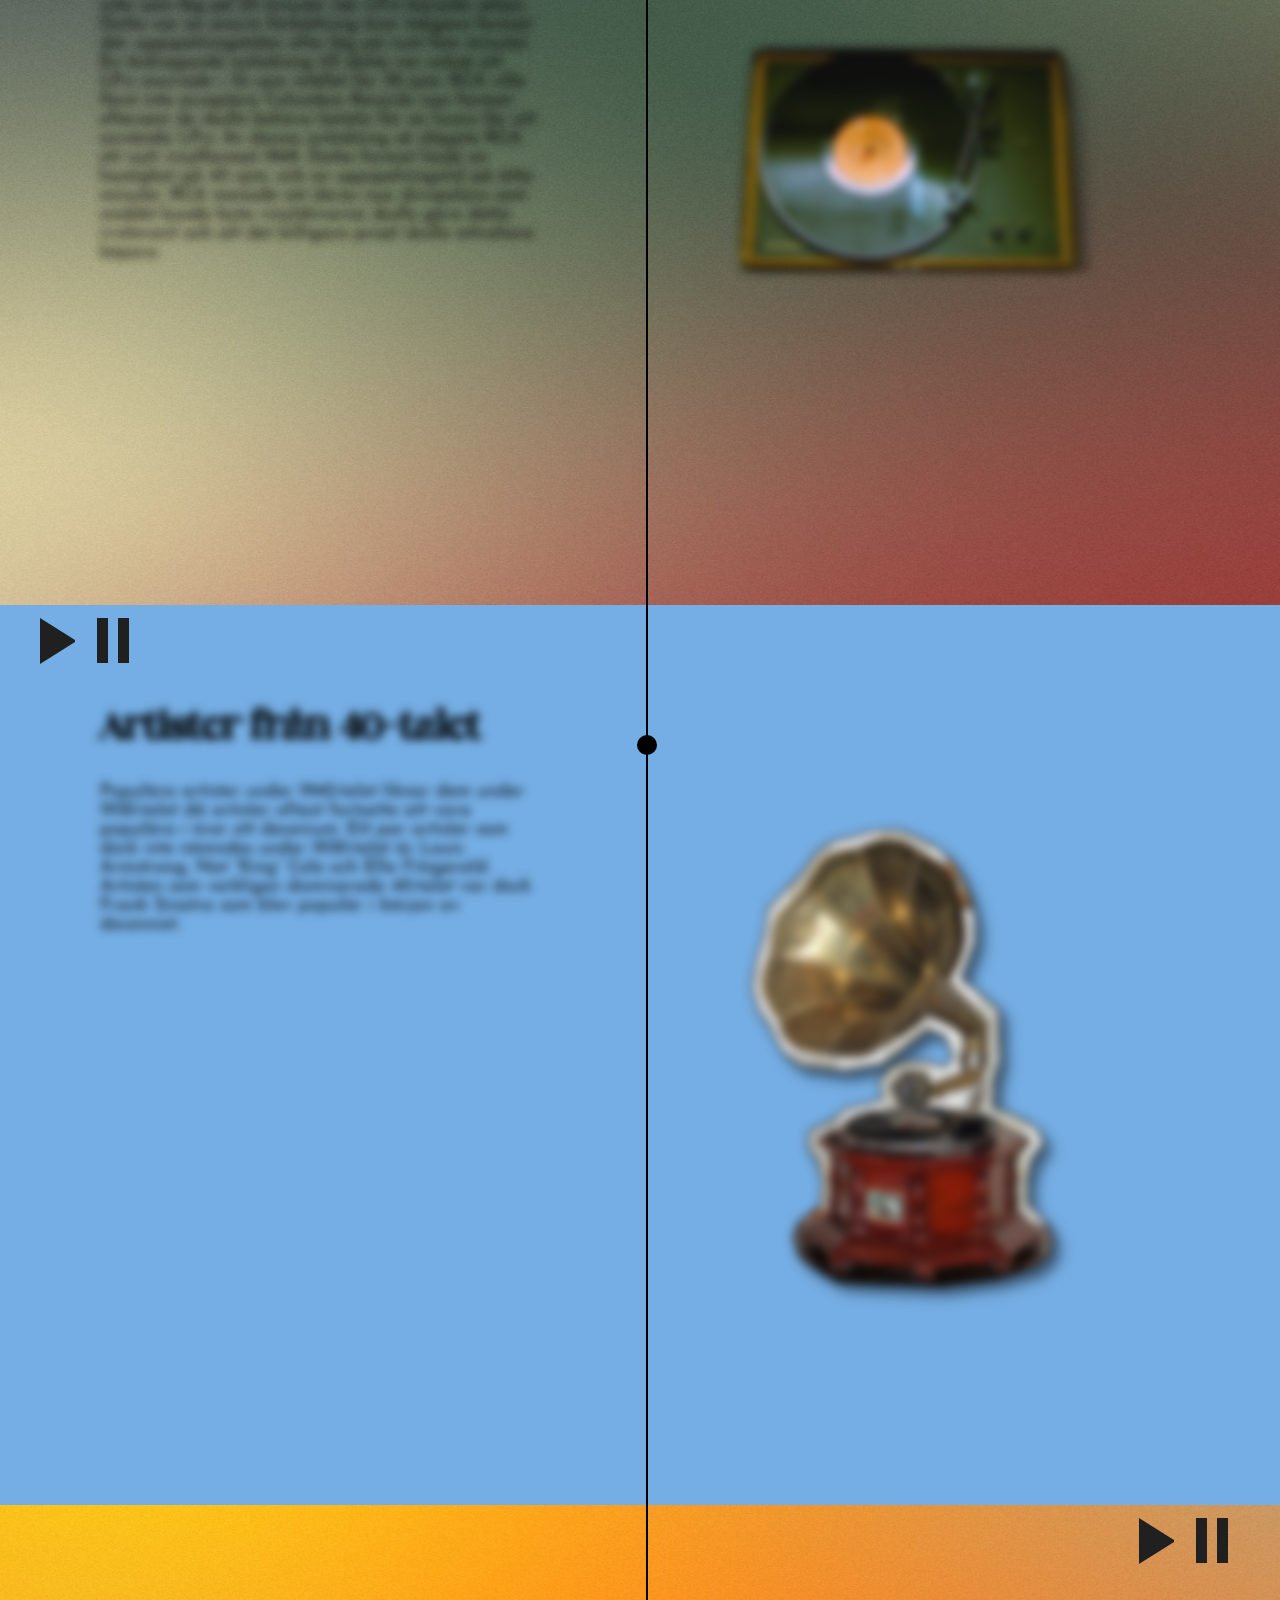
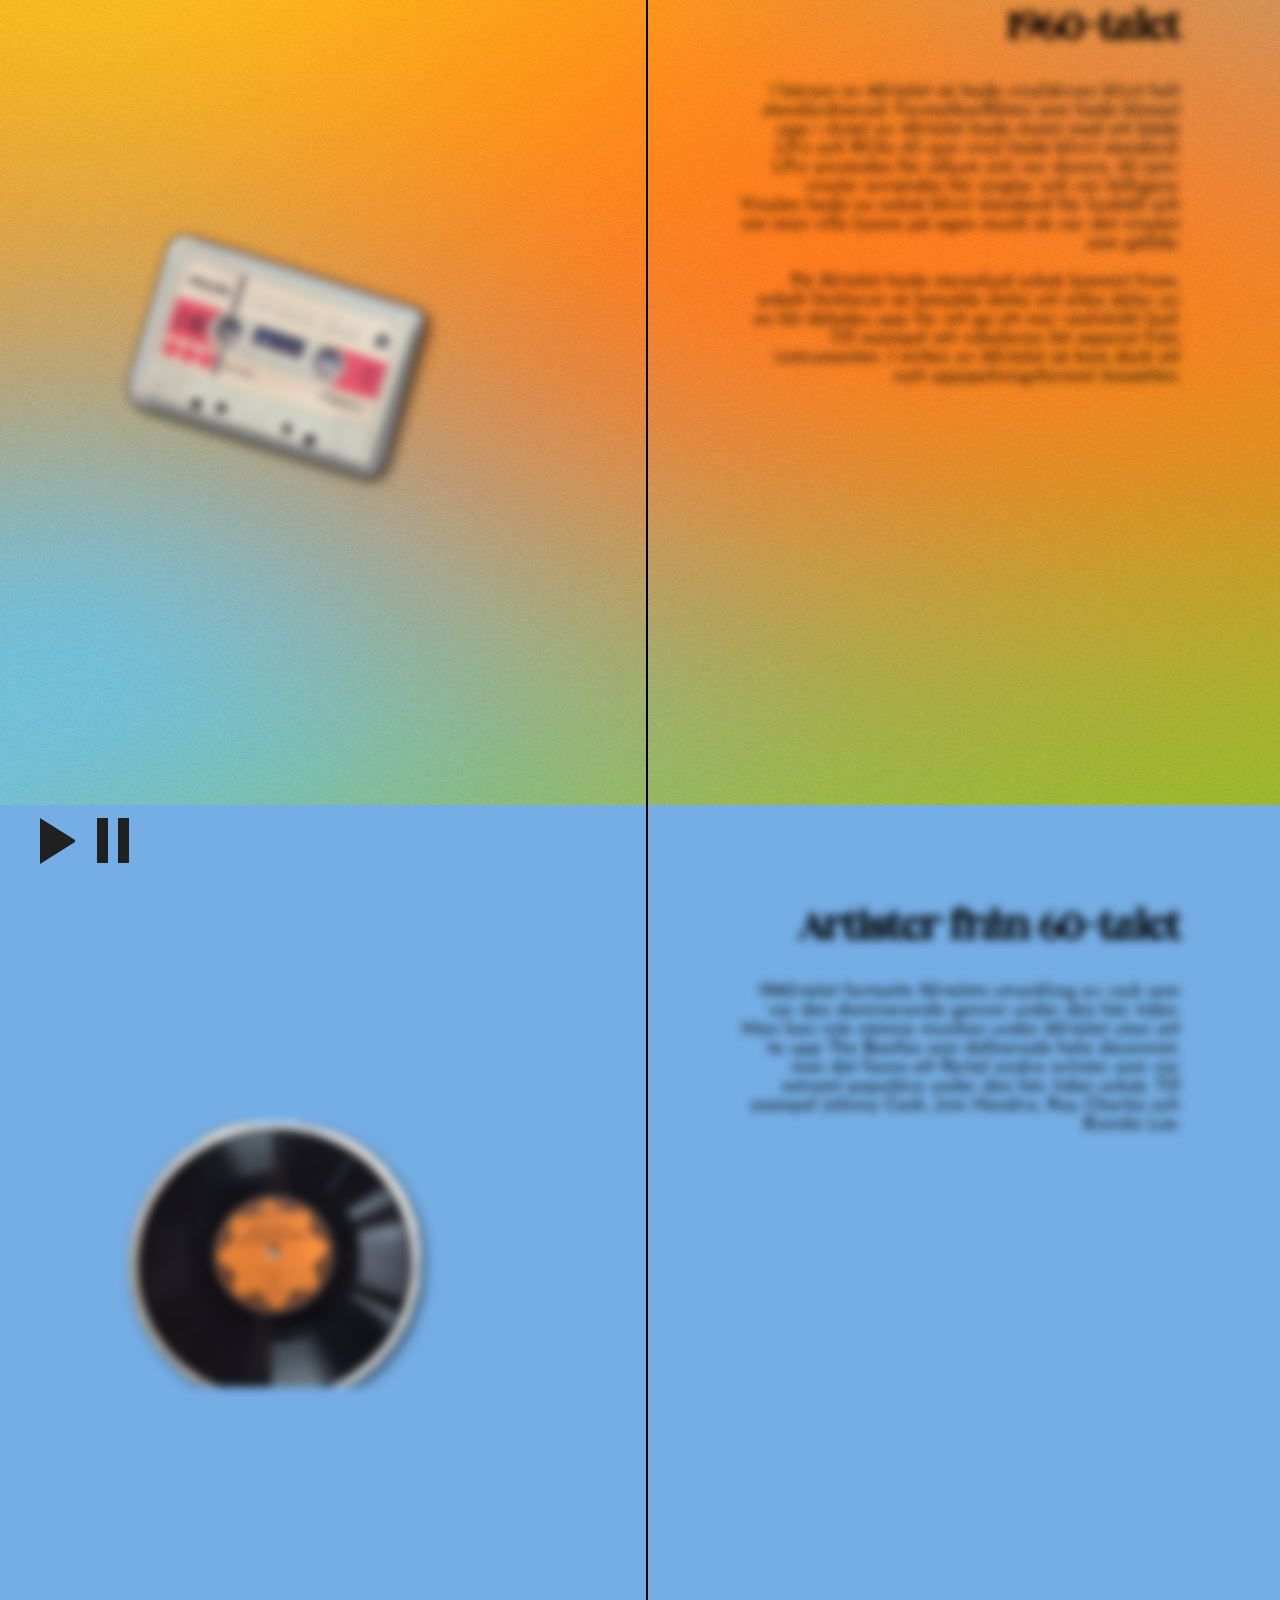
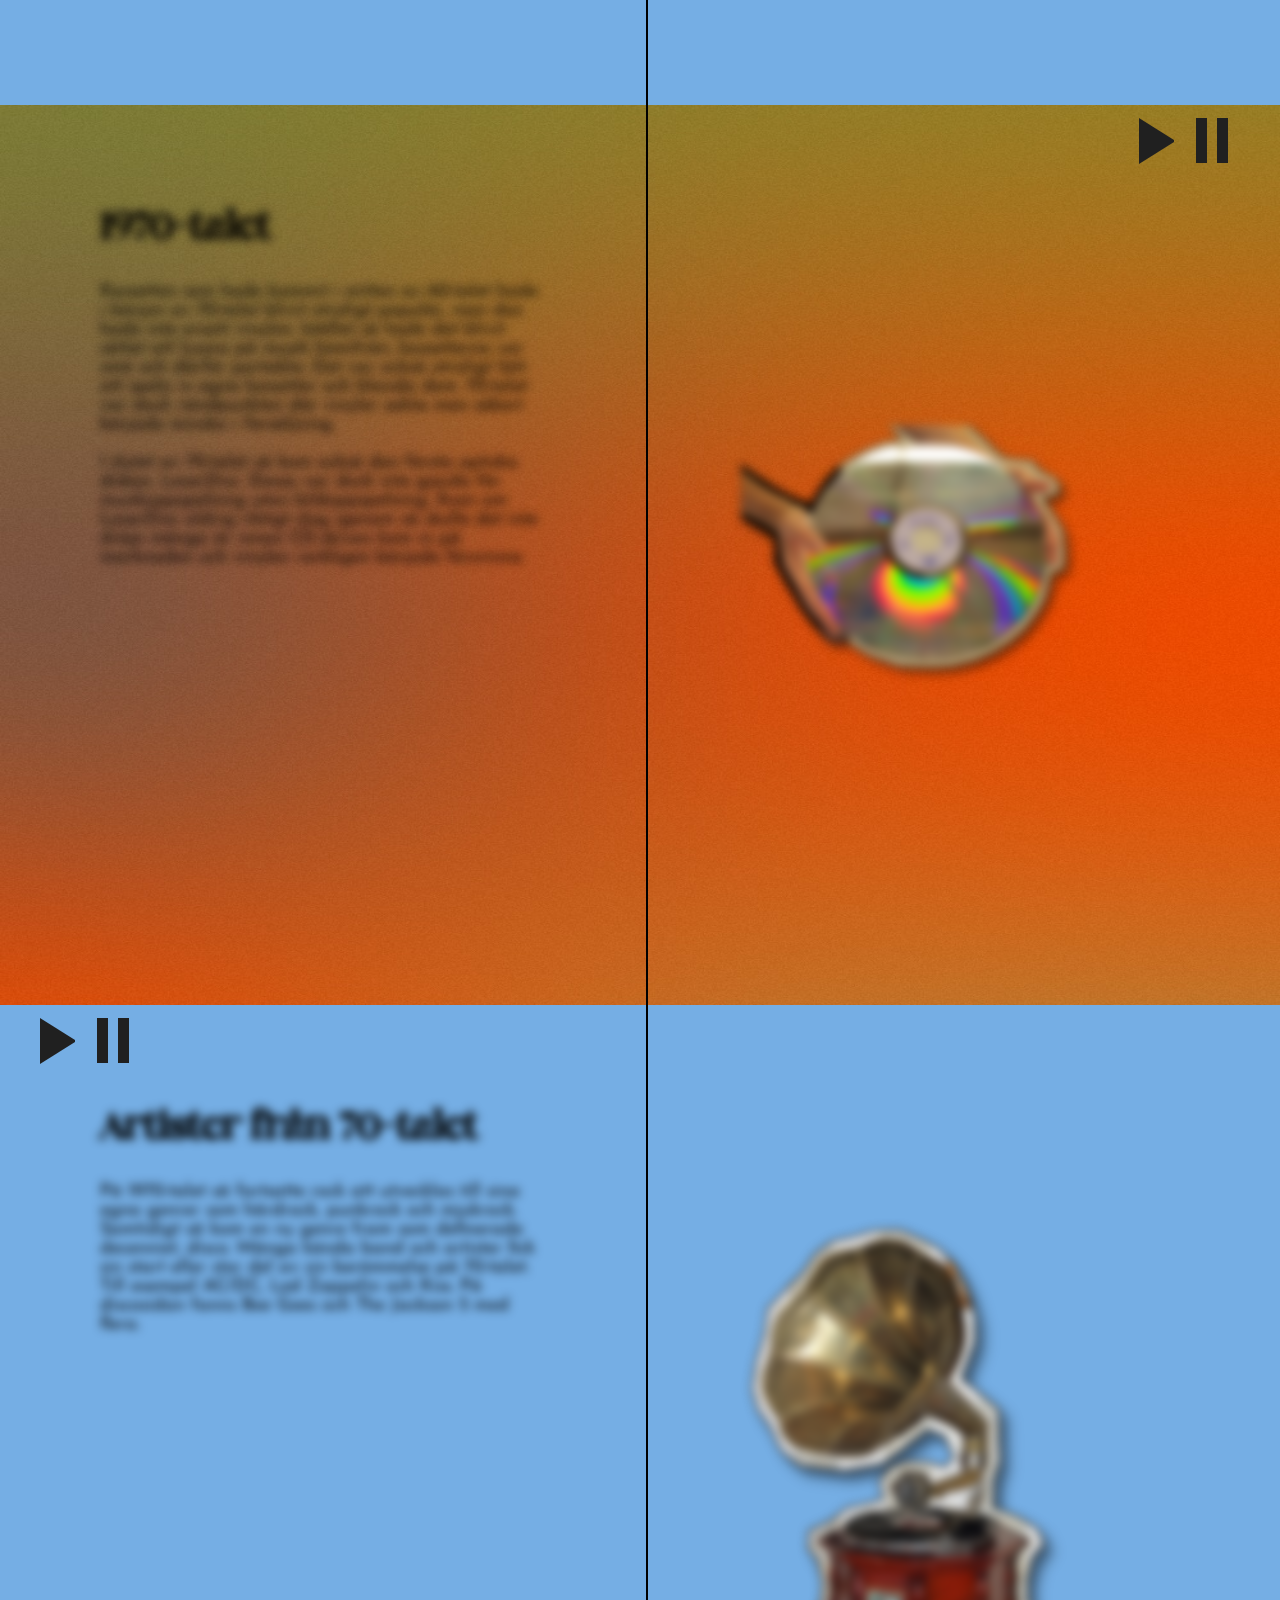
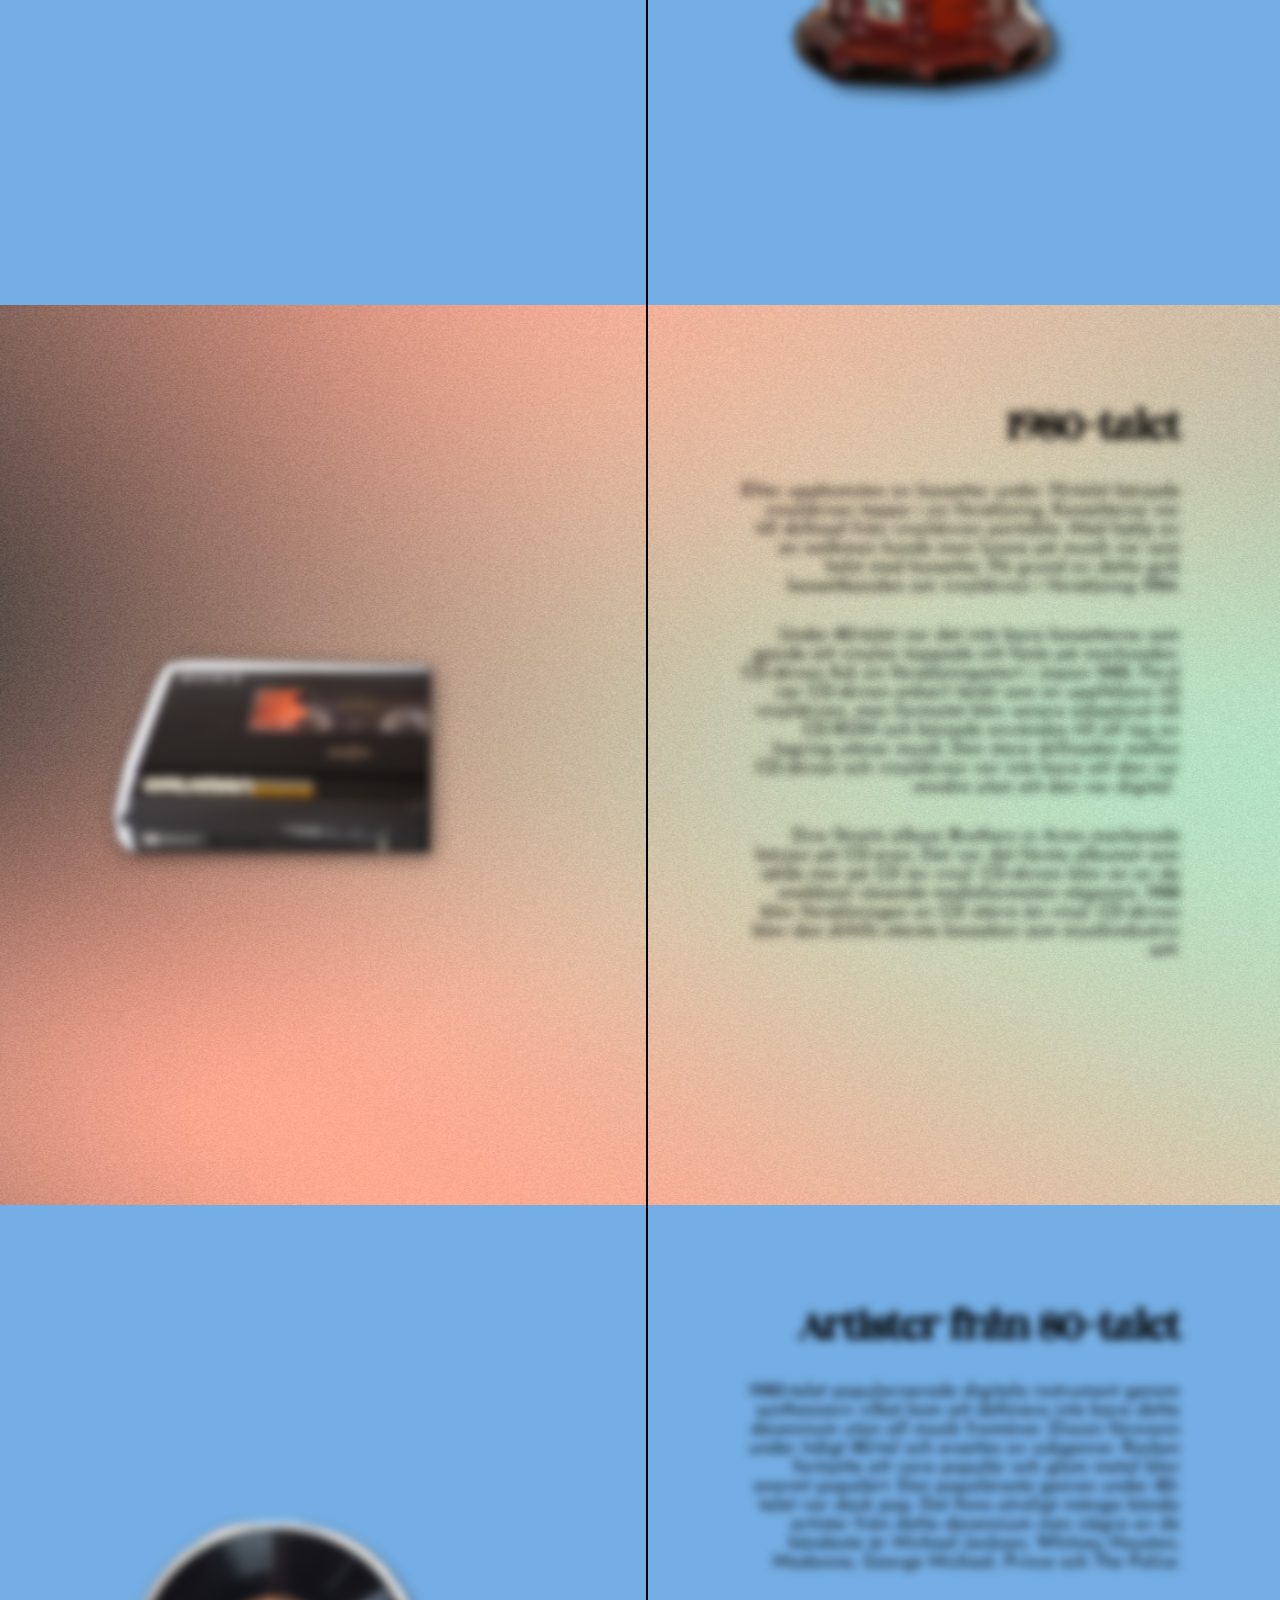
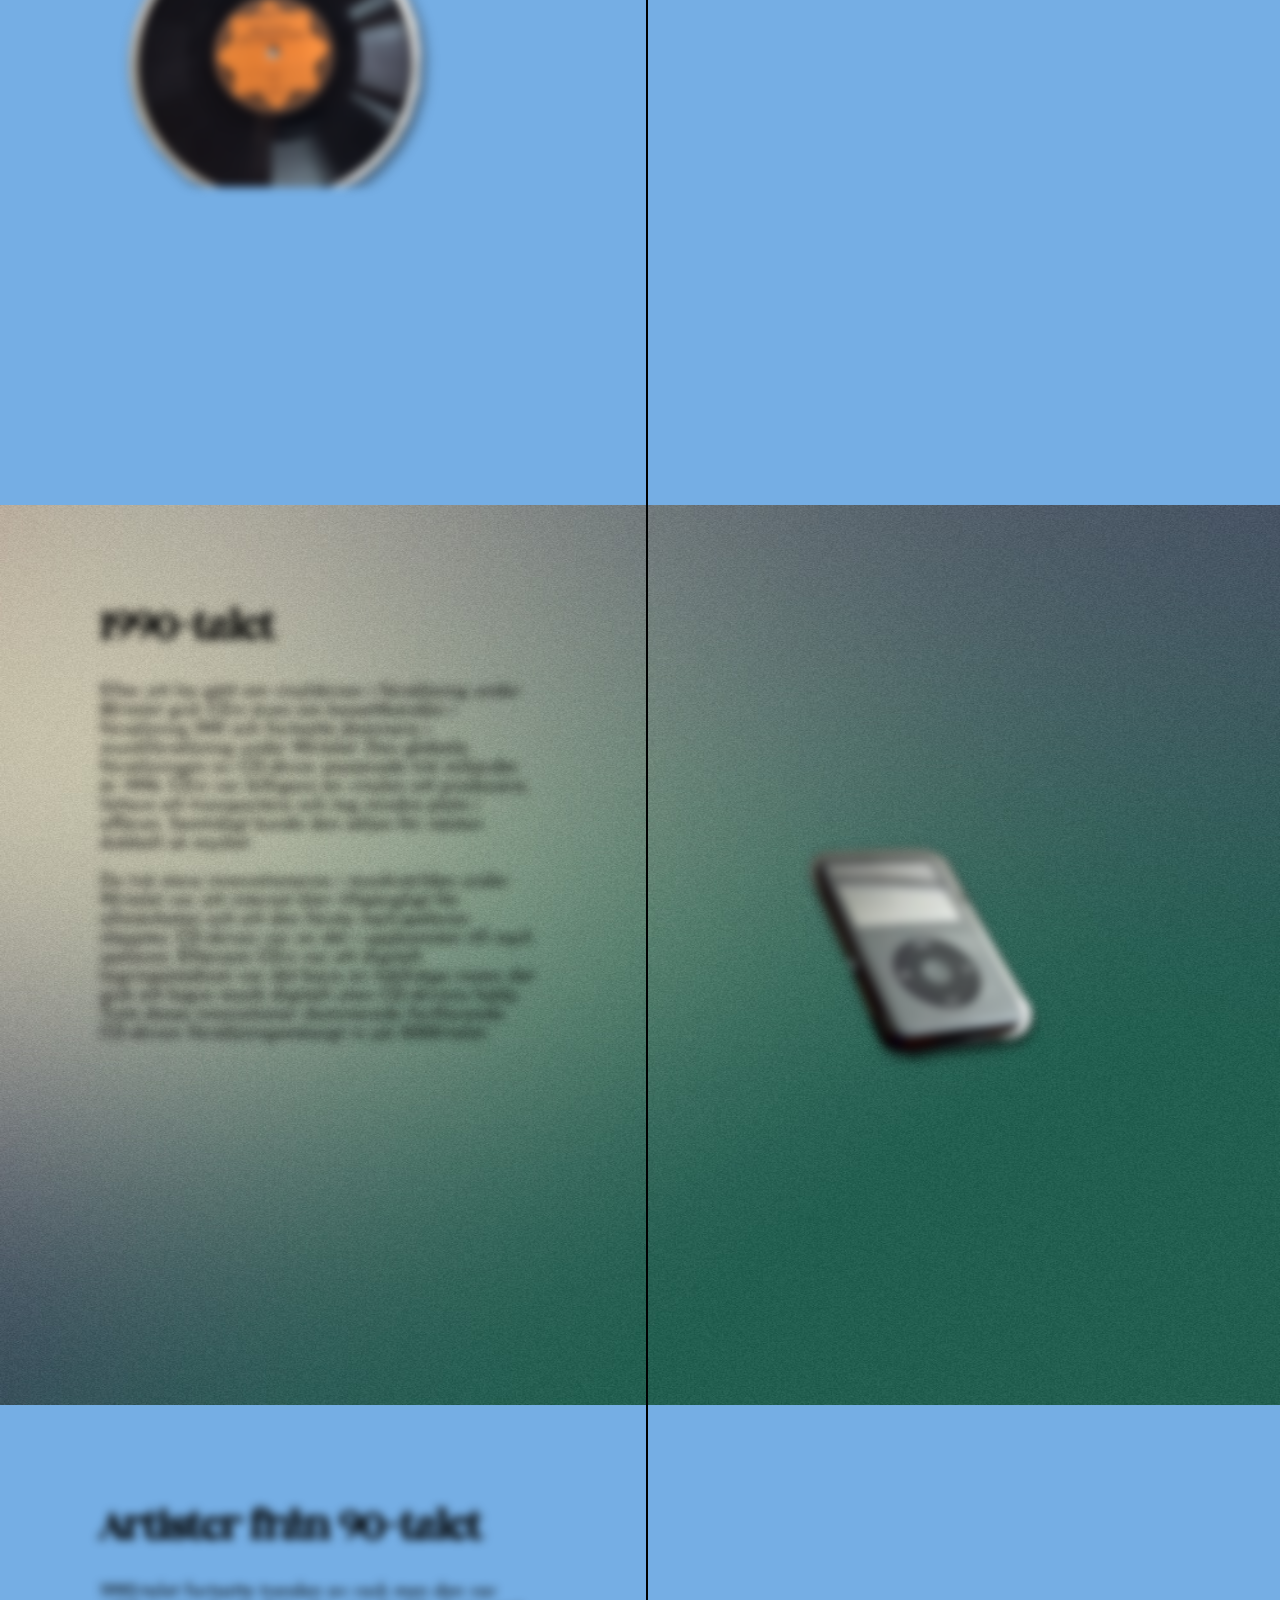
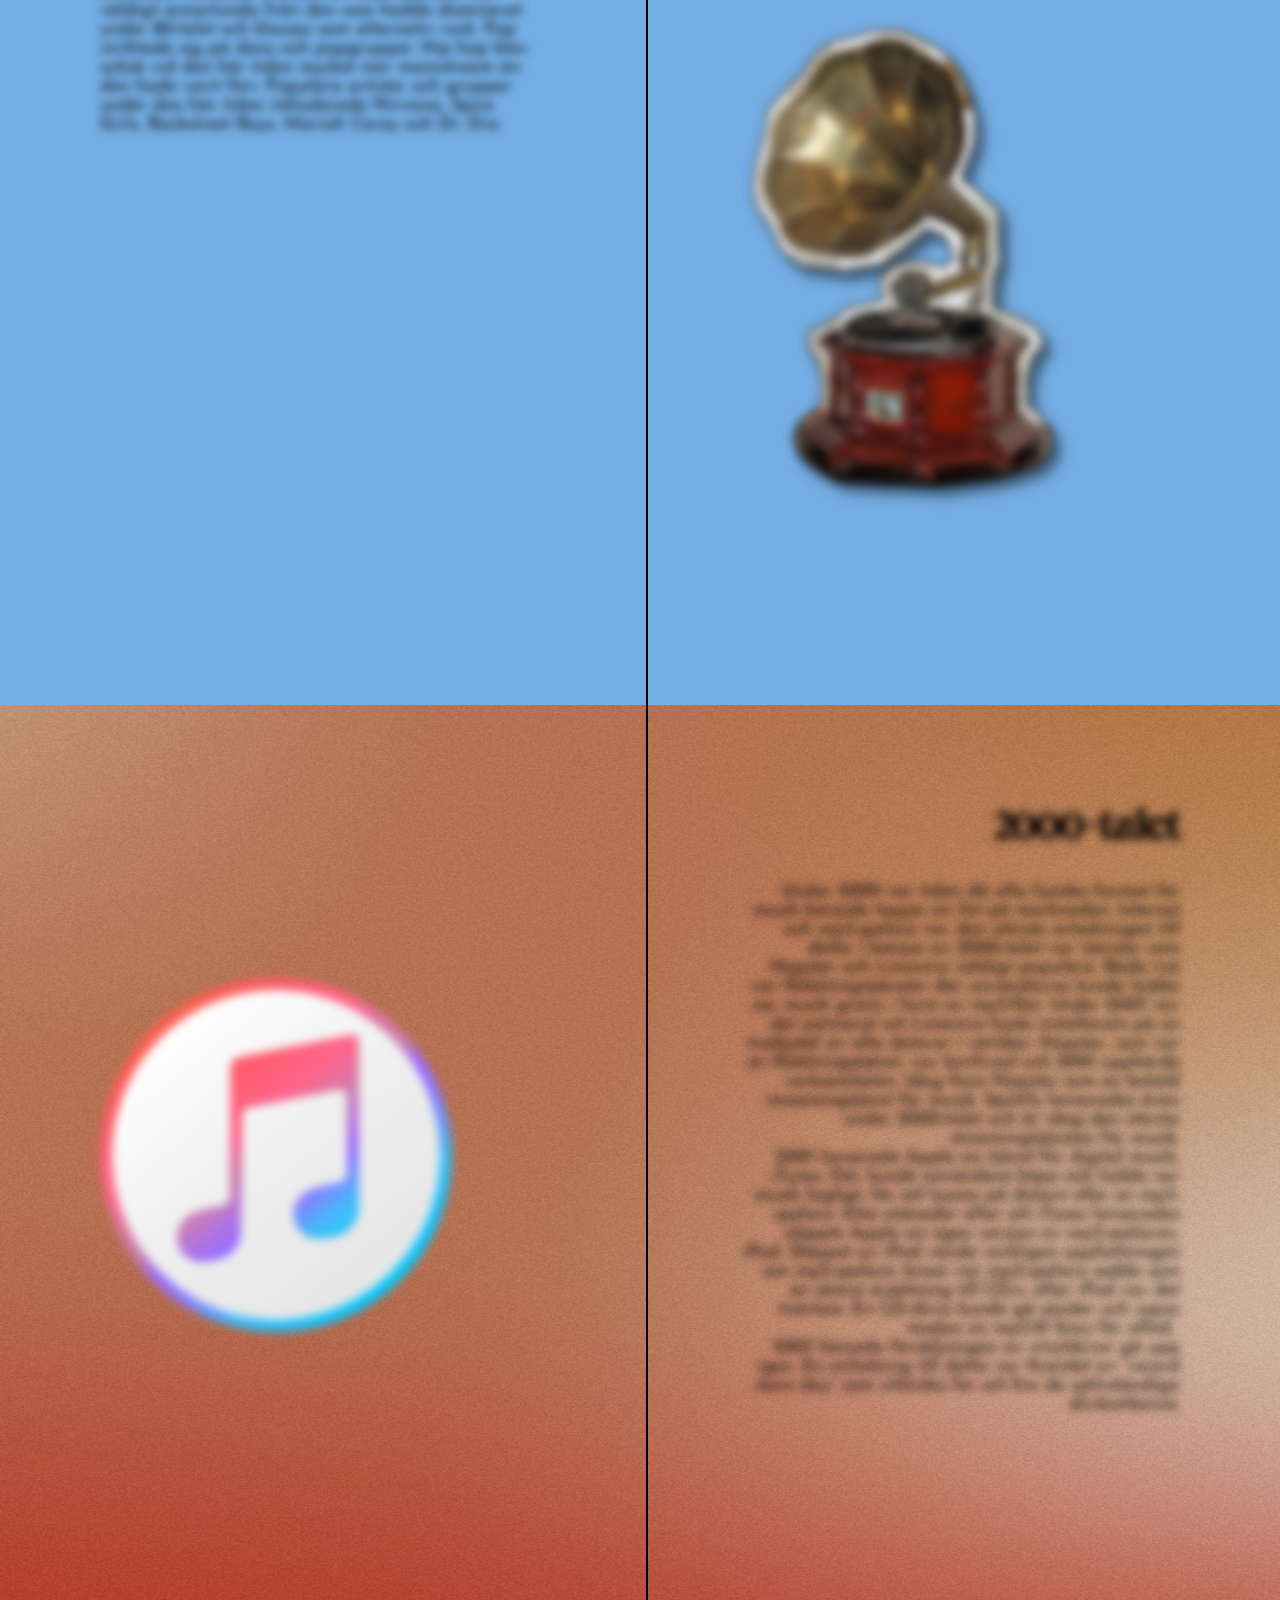
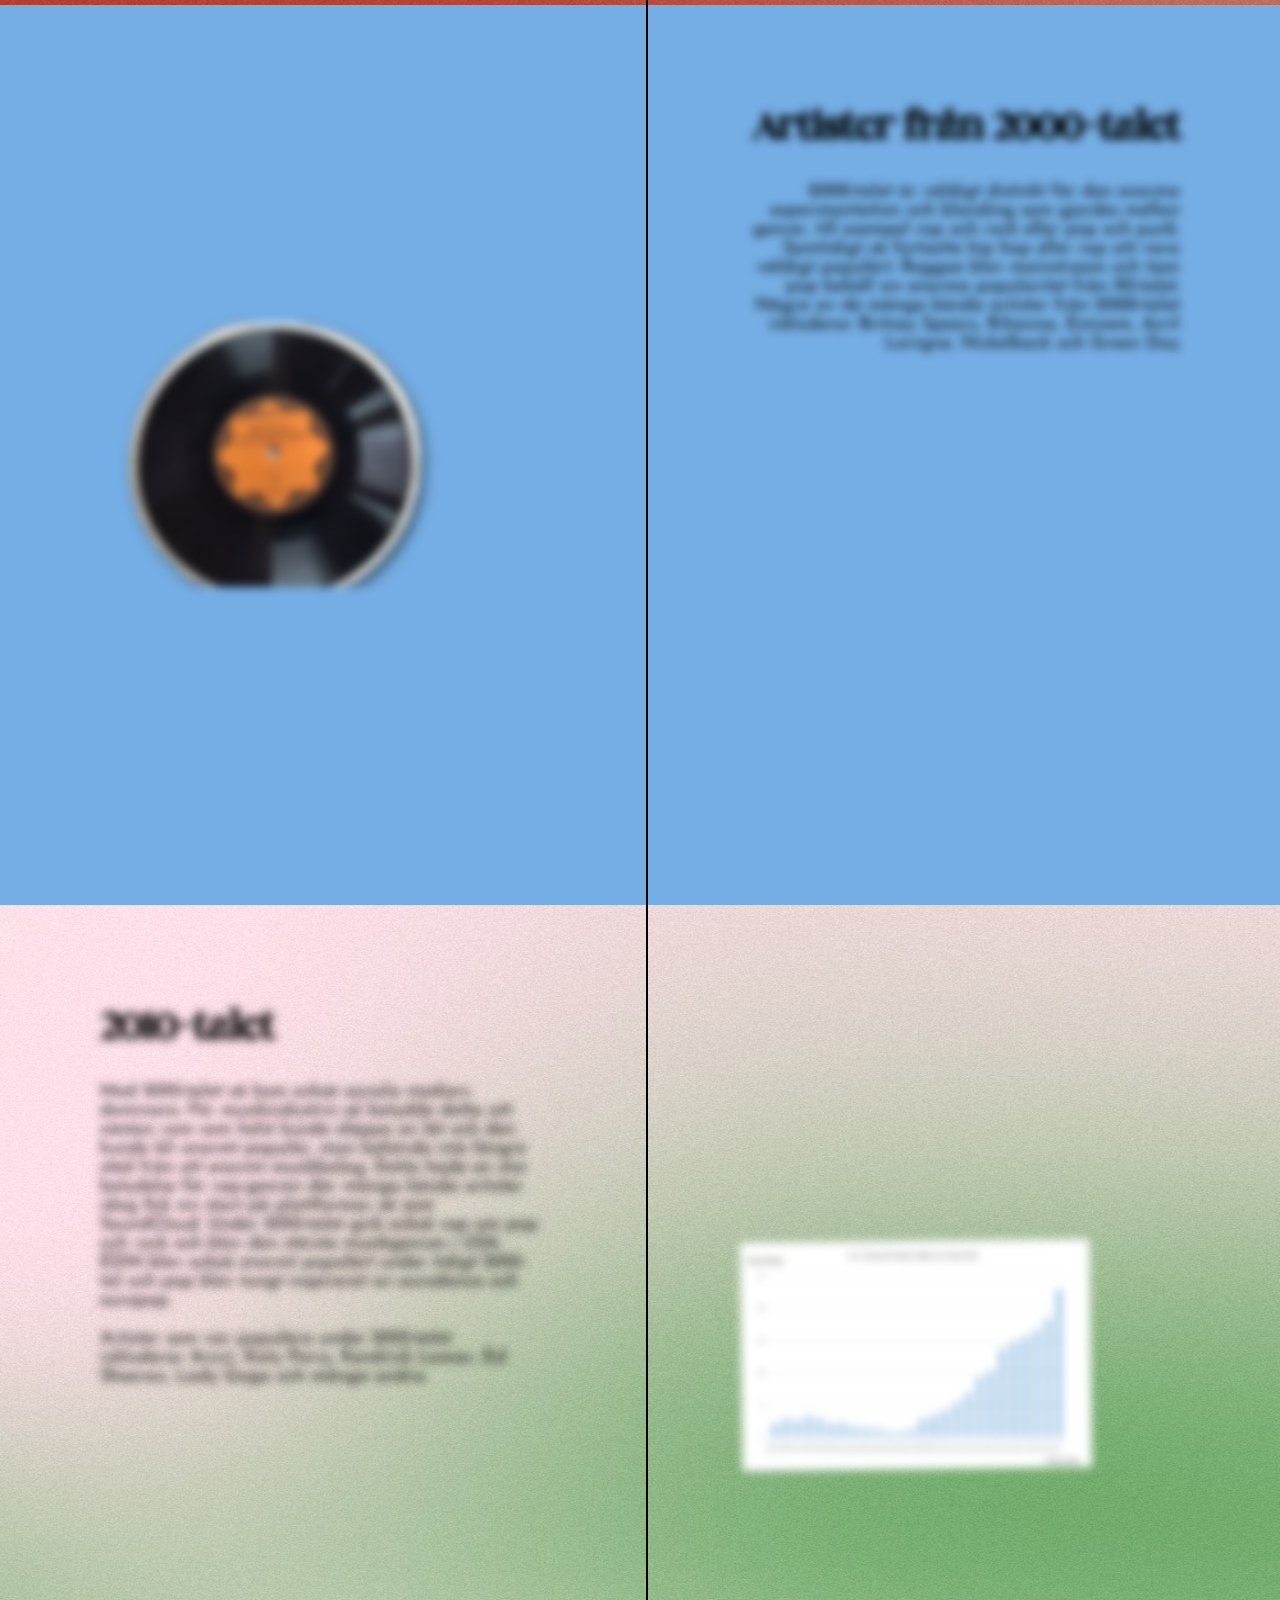
==== commit 916852bb: "Added video on landing page and added artist pages" ====
--- a/index.html
+++ b/index.html
@@ -13,6 +13,10 @@
 
 <body>
     <div class="timeline">
+        <video muted="" loop="" autoplay="">
+            <source src="media/video/lp_video.mp4" type="video/mp4">
+        </video>
+
         <div class="background">
             <div id="circle_1"></div>
             <div class="line"></div>
@@ -41,7 +45,23 @@
                 <button class="paused "></button>
             </div>
         </div>
-        <audio src="media/mp3files/1800Chopin-Nocturne op.9 No.2.mp3"></audio>
+
+        <div class="background_artist">
+            <div id="circle_1_artist"></div>
+            <div class="line"></div>
+            <div class="container">
+                <div class="text_left">
+                    <h2>Artister från 1800-talet</h2>
+                    <p>1800-talet dominerades av artister som Beethoven, Chopin och Tchaikovsky.
+
+                        Egentligen så finns det skillnad på stilen av musik som de spelade men idag klassas allting som
+                        klassisk musik.</p>
+                </div>
+                <div class="picture_right">
+                    <img src="media/lp_bilder/gramophone_crop.png" alt="bild">
+                </div>
+            </div>
+        </div>
 
         <div class="background">
             <div id="circle_2"></div>
@@ -72,6 +92,24 @@
             </div>
         </div>
 
+        <div class="background_artist">
+            <div id="circle_2_artist"></div>
+            <div class="container">
+                <div class="picture_left">
+                    <img src="media/lp_bilder/1930_lp.png" alt="bild">
+                </div>
+                <div class="text_right">
+                    <h2>Artister från 30-talet</h2>
+                    <p>Artister som dominerade under 30-talet inkluderar Bing Crosby, Robert Johnson, Billie Holiday och
+                        Jimmie Rodgers.
+
+
+                        Genrer som country och jazz utvecklades snabbt under 30-talet. Samtidigt blev det mycket mer
+                        variation bland artister då kvinnor och afroamerikaner också blev populära.</p>
+                </div>
+            </div>
+        </div>
+
         <div class="background">
             <div id="circle_3"></div>
             <div class="container">
@@ -99,6 +137,23 @@
             </div>
         </div>
 
+        <div class="background_artist">
+            <div id="circle_3_artist"></div>
+            <div class="line"></div>
+            <div class="container">
+                <div class="text_left">
+                    <h2>Artister från 40-talet</h2>
+                    <p>Populära artister under 1940-talet liknar dem under 1930-talet då artister oftast fortsatte att
+                        vara populära i över ett decenium. Ett par artister som dock inte nämndes under 1930-talet är
+                        Louis Armstrong, Nat “King” Cole och Ella Fitzgerald. Artisten som verkligen dominerade 40-talet
+                        var dock Frank Sinatra som blev populär i början av decenniet. </p>
+                </div>
+                <div class="picture_right">
+                    <img src="media/lp_bilder/gramophone_crop.png" alt="bild">
+                </div>
+            </div>
+        </div>
+
         <div class="background">
             <div id="circle_4"></div>
             <div class="container">
@@ -125,6 +180,22 @@
             </div>
         </div>
 
+        <div class="background_artist">
+            <div id="circle_4_artist"></div>
+            <div class="container">
+                <div class="picture_left">
+                    <img src="media/lp_bilder/1930_lp.png" alt="bild">
+                </div>
+                <div class="text_right">
+                    <h2>Artister från 60-talet</h2>
+                    <p>1960-talet fortsatte 50-talets utveckling av rock som var den dominerande genren under den här
+                        tiden. Man kan inte nämna musiken under 60-talet utan att ta upp The Beatles som definerade hela
+                        decenniet, men det fanns ett flertal andra artister som var extremt populära under den här tiden
+                        också; Till exempel Johnny Cash, Jimi Hendrix, Ray Charles och Brenda Lee.</p>
+                </div>
+            </div>
+        </div>
+
         <div class="background">
             <div id="circle_5"></div>
             <div class="container">
@@ -151,6 +222,27 @@
             </div>
         </div>
 
+        <div class="background_artist">
+            <div id="circle_5_artist"></div>
+            <div class="line"></div>
+            <div class="container">
+                <div class="text_left">
+                    <h2>Artister från 70-talet</h2>
+                    <p>
+
+                        På 1970-talet så fortsatte rock att utvecklas till sina egna genrer som hårdrock, punkrock och
+                        mjukrock. Samtidigt så kom en ny genre fram som definerade decenniet, disco.
+
+                        Många kända band och artister fick sin start eller stor del av sin berömmelse på 70-talet. Till
+                        exempel AC/DC, Led Zeppelin och Kiss. På discosidan fanns Bee Gees och The Jackson 5 med flera.
+                    </p>
+                </div>
+                <div class="picture_right">
+                    <img src="media/lp_bilder/gramophone_crop.png" alt="bild">
+                </div>
+            </div>
+        </div>
+
         <div class="background">
             <div id="circle_6"></div>
             <div class="container">
@@ -184,6 +276,25 @@
             </div>
         </div>
 
+        <div class="background_artist">
+            <div id="circle_6_artist"></div>
+            <div class="container">
+                <div class="picture_left">
+                    <img src="media/lp_bilder/1930_lp.png" alt="bild">
+                </div>
+                <div class="text_right">
+                    <h2>Artister från 80-talet</h2>
+                    <p>1980-talet populariserade digitala instrument genom synthesizern vilket kom att definiera inte
+                        bara detta decennium utan all musik framöver. Discon försvann under tidigt 80-tal och ersattes
+                        av subgenrer. Rocken fortsatte att vara populär och glam metal blev enormt populärt. Den
+                        populäraste genren under 80-talet var dock pop.
+
+                        Det finns otroligt många kända artister från detta decennium men några av de kändaste är Michael
+                        Jackson, Whitney Houston, Madonna, George Michael, Prince och The Police.</p>
+                </div>
+            </div>
+        </div>
+
         <div class="background">
             <div id="circle_7"></div>
             <div class="container">
@@ -208,6 +319,26 @@
             <div id="btn-7">
                 <button class="play "></button>
                 <button class="paused "></button>
+            </div>
+        </div>
+
+        <div class="background_artist">
+            <div id="circle_7_artist"></div>
+            <div class="line"></div>
+            <div class="container">
+                <div class="text_left">
+                    <h2>Artister från 90-talet</h2>
+                    <p>1990-talet fortsatte trenden av rock men den var väldigt annorlunda från den som hadde dominerat
+                        under 80-talet och klassas som alternativ rock. Pop inriktade sig på dans och popgrupper. Hip
+                        hop blev också vid den här tiden mycket mer mainstream än den hade varit förr.
+
+                        Populära artister och grupper under den här tiden inkluderade Nirvana, Spice Girls, Backstreet
+                        Boys, Mariah Carey och Dr. Dre.
+                    </p>
+                </div>
+                <div class="picture_right">
+                    <img src="media/lp_bilder/gramophone_crop.png" alt="bild">
+                </div>
             </div>
         </div>
 
@@ -226,14 +357,14 @@
                         Limewire hade installerats på en tredjedel av alla datorer i världen. Napster, som var en
                         fildelningstjänst, var kortlivad och 2001 upphörde verksamheten. Idag finns Napster som
                         en betald streamingtjänst för musik. Spotify lanserades även under 2000-talet och är idag den
-                        största streamingtjänsten för musik.<br><br>
+                        största streamingtjänsten för musik.<br>
 
                         2001 lanserade Apple sin tjänst för digital musik, iTunes. Där kunde användare köpa och ladda
                         ner musik lagligt, för att lyssna på datorn eller en mp3-spelare. Åtta månader efter att iTunes
                         lanserades släppte Apple sin egen version av mp3-spelaren, iPod. Släppet av iPod vände verkligen
                         uppfattningen om mp3-spelare. Innan var mp3-spelare sedda som en sämre ersättning till CD:n,
                         efter iPod var det tvärtom. En CD-skiva kunde gå sönder och repas medan en mp3-fil finns för
-                        alltid. <br><br>
+                        alltid. <br>
 
                         2007 började försäljningen av vinylskivor gå upp igen. En anledning till detta var firandet av
                         “record store day” som infördes för att fira de självständiga skivbutikerna.</p>
@@ -242,6 +373,25 @@
             <div id="btn-8">
                 <button class="play"></button>
                 <button class="paused"></button>
+            </div>
+        </div>
+
+        <div class="background_artist">
+            <div id="circle_8_artist"></div>
+            <div class="container">
+                <div class="picture_left">
+                    <img src="media/lp_bilder/1930_lp.png" alt="bild">
+                </div>
+                <div class="text_right">
+                    <h2>Artister från 2000-talet</h2>
+                    <p>2000-talet är väldigt distinkt för den enorma experimentation och blanding som gjordes mellan
+                        genrer, till exempel rap och rock eller pop och punk. Samtidigt så fortsatte hip hop eller rap
+                        att vara väldigt populärt. Reggae blev mainstream och teen pop behöll sin enorma popularitet
+                        från 90-talet.<br>
+
+                        Några av de många kända artister från 2000-talet inkluderar Britney Spears, Rihanna, Eminem,
+                        Avril Lavigne, Nickelback och Green Day</p>
+                </div>
             </div>
         </div>
 
@@ -272,8 +422,31 @@
             </div>
         </div>
 
-        <div class="background">
-            <div id="circle_8"></div>
+        <div class="background_artist">
+            <div id="circle_9_artist"></div>
+            <div class="line"></div>
+            <div class="container">
+                <div class="text_left">
+                    <h2>Artister från 2010-talet</h2>
+                    <p>Med 2010-talet så kom också sociala mediers dominans. För musikindustrin så betydde detta att
+                        nästan vem som helst kunde släppa en låt och den kunde bli enormt populär, man behövde inte
+                        längre stöd från ett enormt musikbolag. Detta hadde en stor betydelse för rap där många kända
+                        artister idag fick sin start på tjänster som SoundCloud. Under 2010-talet så gick också rap om
+                        pop och rock och blev den största musikgenren i USA. EDM blev också enormt populärt under tidigt
+                        2010-tal och pop blev tungt inspirerat av eurodance och europop.<br>
+
+                        Artister som var populära under 2010-talet inkluderar Avicii, Katy Perry, Kendrick Lamar, Ed
+                        Sheeran, Lady Gaga och många andra.
+                    </p>
+                </div>
+                <div class="picture_right">
+                    <img src="media/lp_bilder/gramophone_crop.png" alt="bild">
+                </div>
+            </div>
+        </div>
+
+        <div class="background">
+            <div id="circle_10"></div>
             <div class="container">
                 <div class="picture_left">
                     <img src="media/lp_bilder/anastasiia-chepinska-OBmBHmrc3pw-unsplash.jpg" alt="bild">
@@ -298,9 +471,32 @@
             </div>
         </div>
 
+        <div class="background_artist">
+            <div id="circle_10_artist"></div>
+            <div class="container">
+                <div class="picture_left">
+                    <img src="media/lp_bilder/1930_lp.png" alt="bild">
+                </div>
+                <div class="text_right">
+                    <h2>Artister idag</h2>
+                    <p>Det är svårt att säga hur trenderna under 2020-talet kommer att se ut eftersom vi inte ens är
+                        halvvägs igenom decenniet men vi kan kolla på hur det ser ut under tidigt 2020-tal. En tydlig
+                        trend är efterfrågan på nostalgisk musik, oftast den som liknar tidigt synth musik från
+                        80-talet. Detta är tydligt i Dua Lipa’s Future Nostalgia och The Weeknd’s After Hours. Samtidigt
+                        har rock fått ett uppsving igen efter att ha tappat under 2010-talet, Olivia Rodrigo’s good 4 u
+                        är ett bra exempel på detta. Samtidigt så fortsätter rap att dominera på topplistorna. Sociala
+                        medier har också fortsatt att bidra till att mer nichade och mindre artister och genrer har
+                        hittat fans. Detta syns tydligt i genren phonk som var otroligt liten innan den trendade på
+                        TikTok under tidigt 2020-tal.<br>
+
+                        Några andra artister som har trendat under tidigt 2020-tal är Taylor Swift och Billie Eilish.
+                    </p>
+                </div>
+            </div>
+        </div>
+
     </div>
 
-    <script src="cursor.js"></script>
     <script src="mp3.js"></script>
     <script src="play_button.js"></script>
     <script src="index.js"></script>
--- a/index.css
+++ b/index.css
@@ -1,6 +1,11 @@
 @font-face {
     font-family: "Chatime";
     src: url("fonts/chatime/chatime.otf");
+}
+
+@font-face {
+    font-family: "Josefin";
+    src: url("fonts/josefin_sans/JosefinSans-VariableFont_wght.ttf");
 }
 
 @import url("https://fonts.googleapis.com/css2?family=Chatime:wght@200;400;700&display=swap");
@@ -40,9 +45,18 @@
     margin: 0;
     font-family: "Chatime", "Helvetica";
 }
+
+video {
+    height: 100vh;
+    width: 100%;
+    background-color: black;
+    grid-column: 1 / 3;
+    scroll-snap-align: start;
+}
+
 html {
     scroll-snap-type: y mandatory;
-}  
+}
 
 h2 {
     font-size: 42px;
@@ -50,7 +64,7 @@
 
 p {
     font-size: 18px;
-    font-family: "Helvetica";
+    font-family: "Josefin";
     margin-top: 30px;
 }
 
@@ -68,9 +82,17 @@
 .background {
     overflow-y: scroll;
     overflow: hidden;
+    scroll-snap-align: start;
+    height: 100vh;
+}
+
+.background_artist {
+    overflow-y: scroll;
+    overflow: hidden;
 
     height: 100vh;
     scroll-snap-align: start;
+    background-color: #75aee4;
 }
 
 .show {
@@ -80,8 +102,9 @@
 }
 
 .line {
+    margin-top: 100vh;
     border-left: 2px solid black;
-    height: 1000vh;
+    height: 2000vh;
     position: absolute;
     left: 50%;
     margin-left: 6px;
@@ -107,27 +130,27 @@
 }
 
 #circle_1 {
-    top: 15%;
+    top: 115%;
 }
 
 #circle_2 {
-    top: 115%;
+    top: 215%;
 }
 
 #circle_3 {
-    top: 215%;
+    top: 315%;
 }
 
 #circle_4 {
-    top: 315%;
+    top: 415%;
 }
 
 #circle_5 {
-    top: 415%;
+    top: 515%;
 }
 
 #circle_6 {
-    top: 515%;
+    top: 615%;
 }
 
 .picture_left,
@@ -185,4 +208,4 @@
     top: 0;
     left: 0;
     display: none;
-} */
+} */
--- a/play_button.css
+++ b/play_button.css
@@ -1,11 +1,12 @@
 .play {
+    margin-top: 100vh;
     box-sizing: border-box;
     width: 40px;
     height: 40px;
     border-style: solid;
     border-width: 22px 0 22px 35px;
     border-color: transparent transparent transparent #202020;
-    
+
     /*position: absolute;
     top: 20px;
     left: 20px;
@@ -19,6 +20,7 @@
 }
 
 .paused {
+    margin-top: 100vh;
     border-style: double;
     border-width: 0 0 0 32px;
 
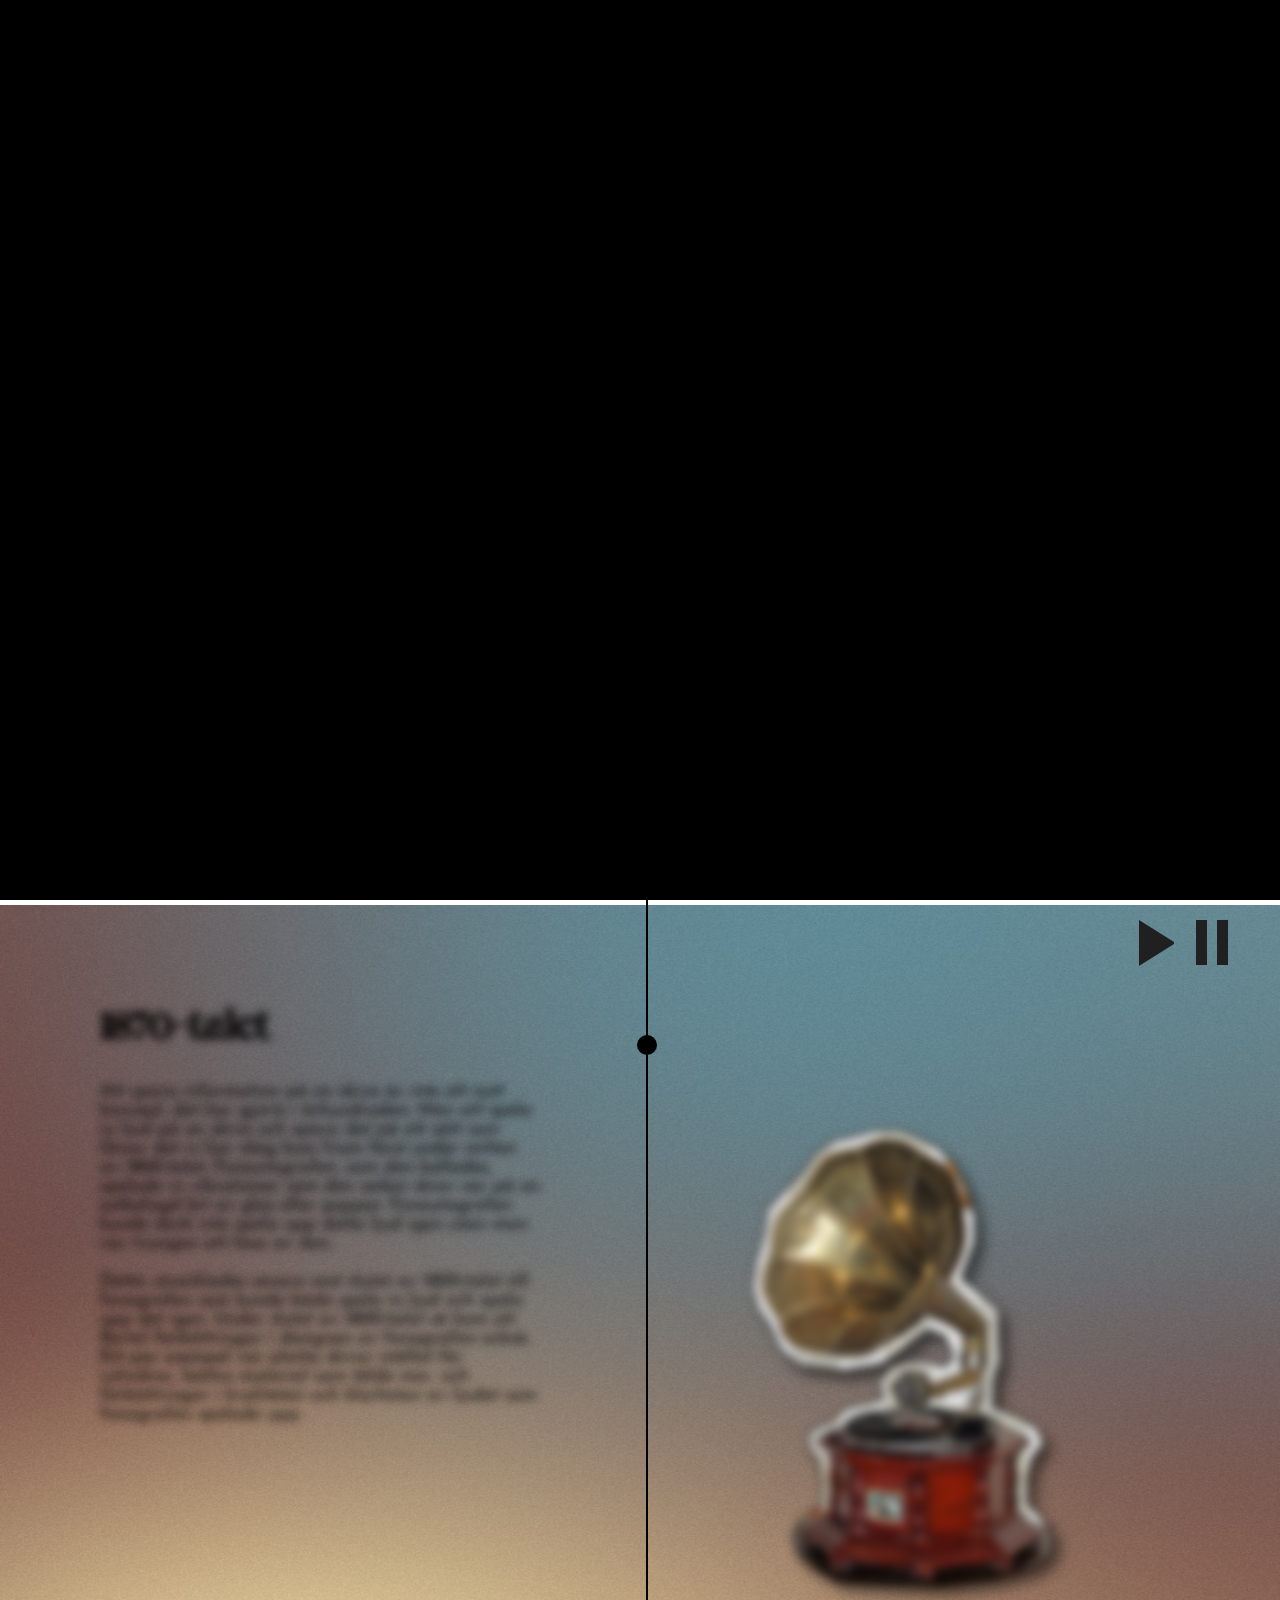
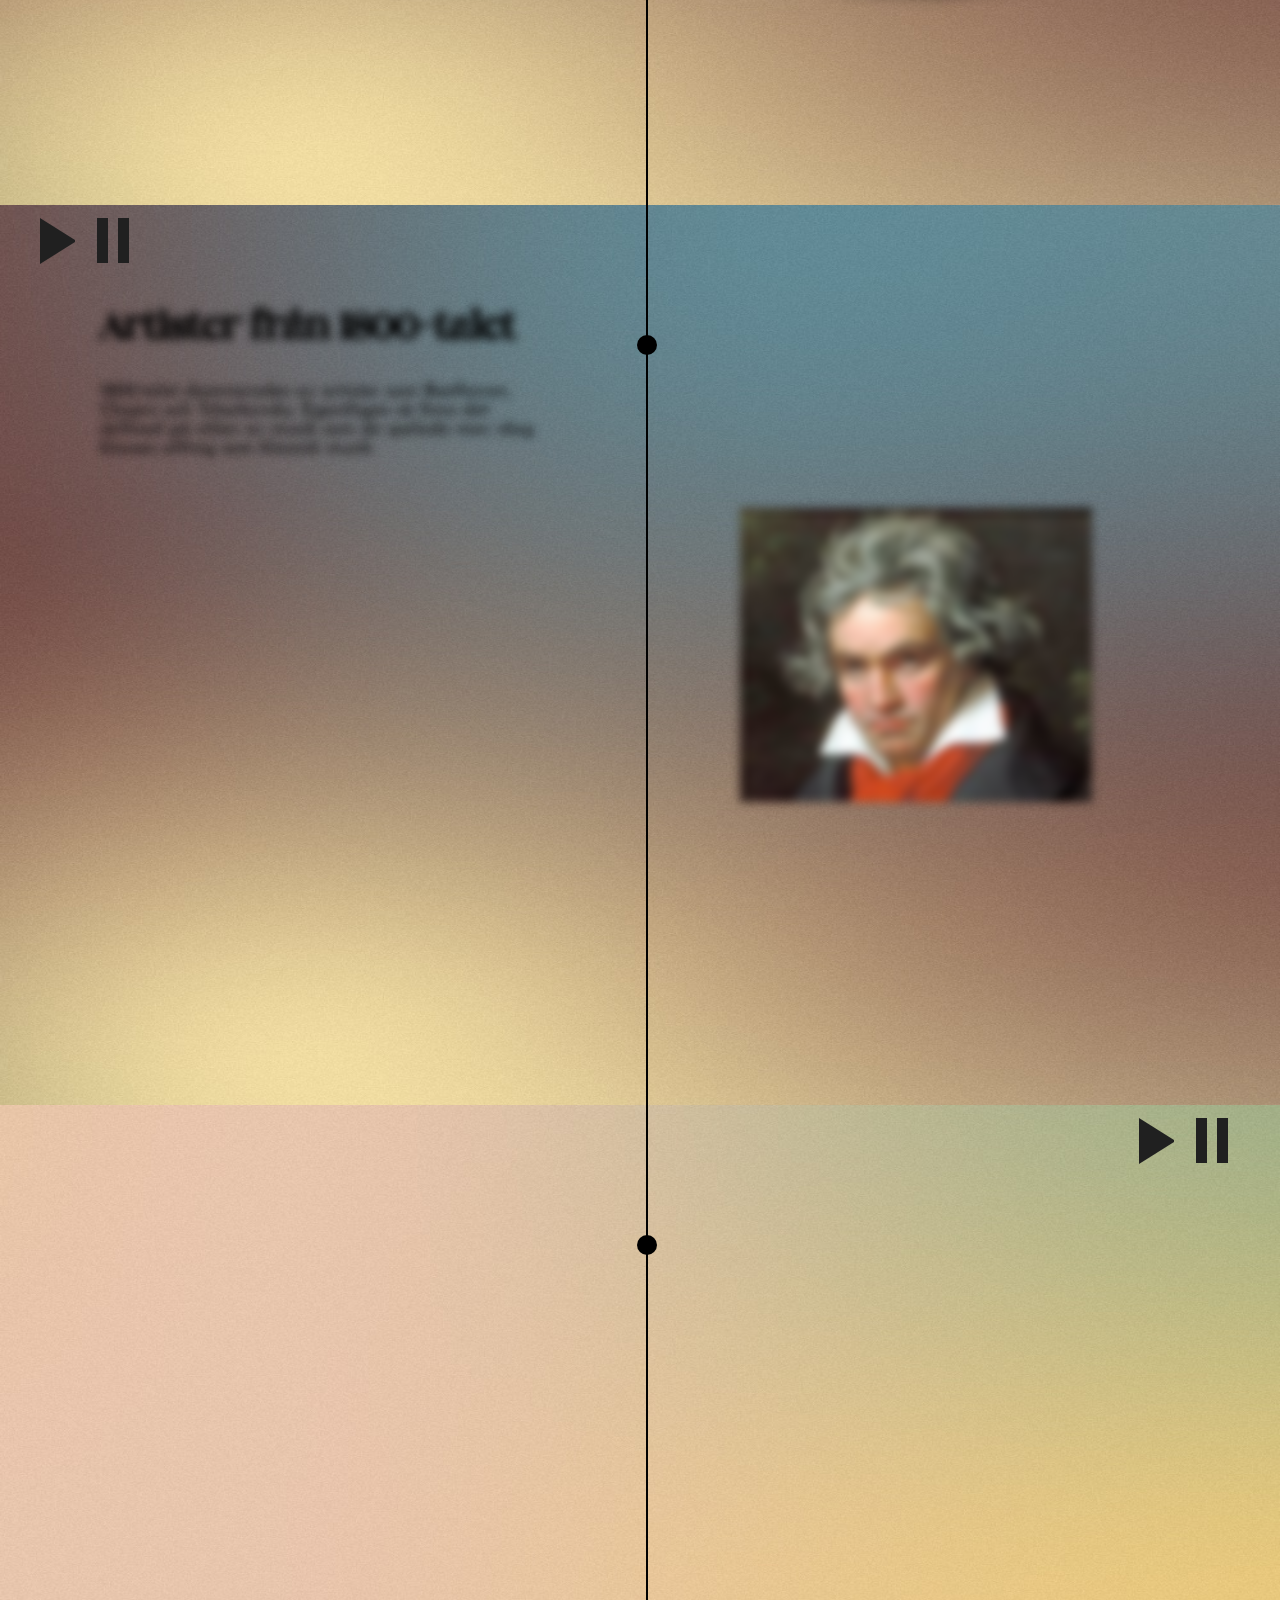
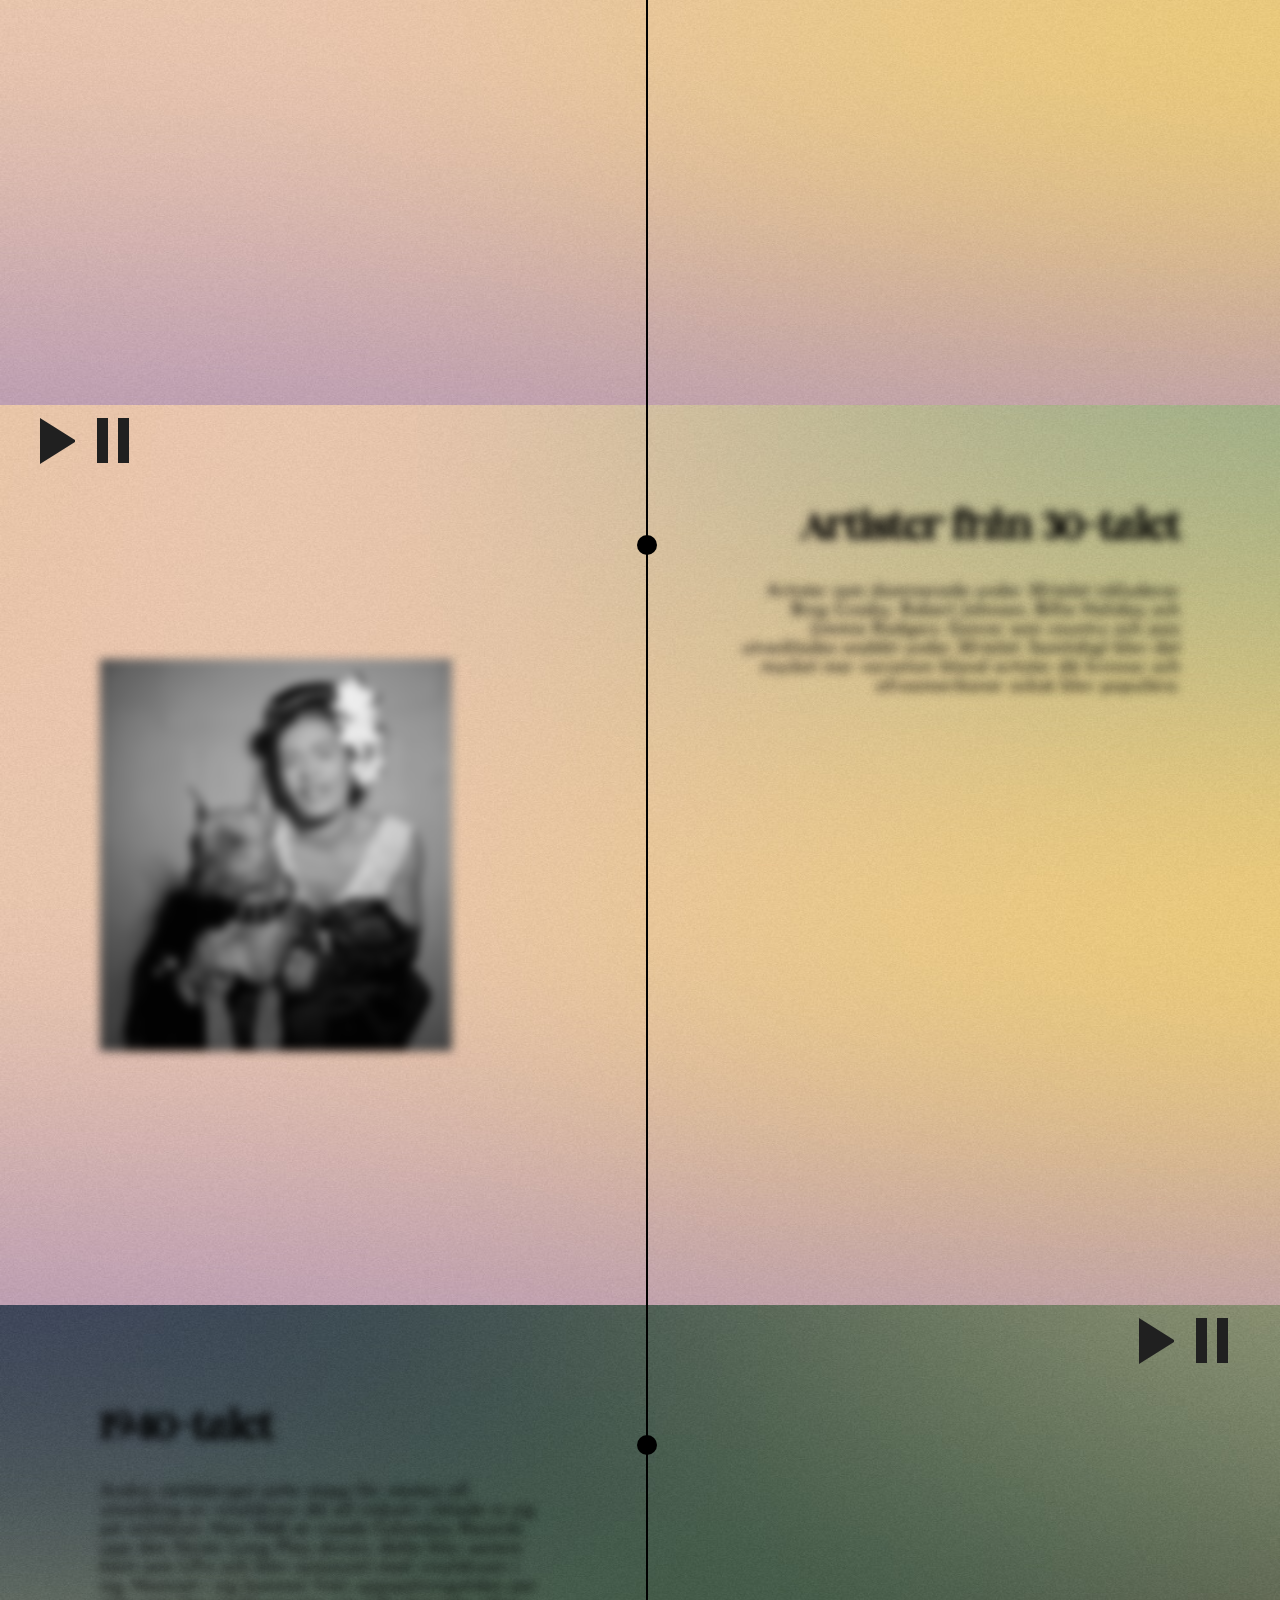
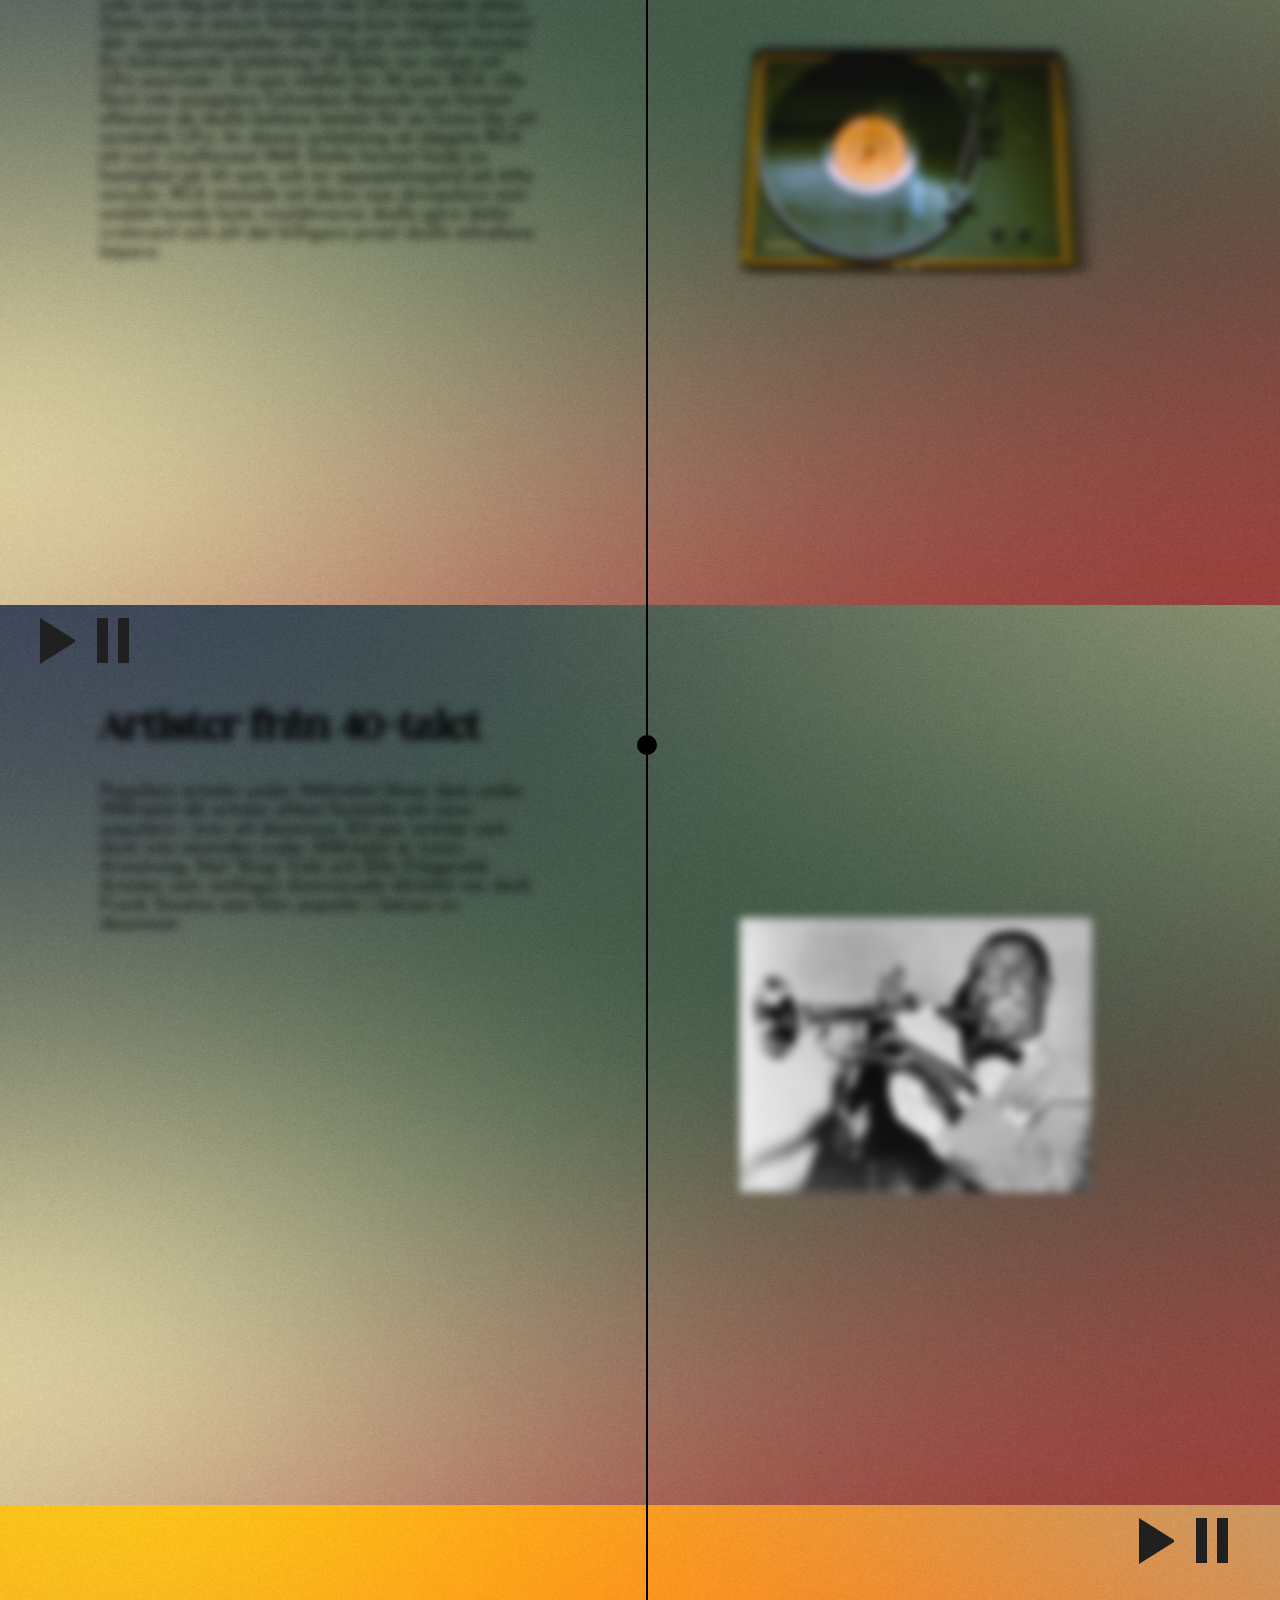
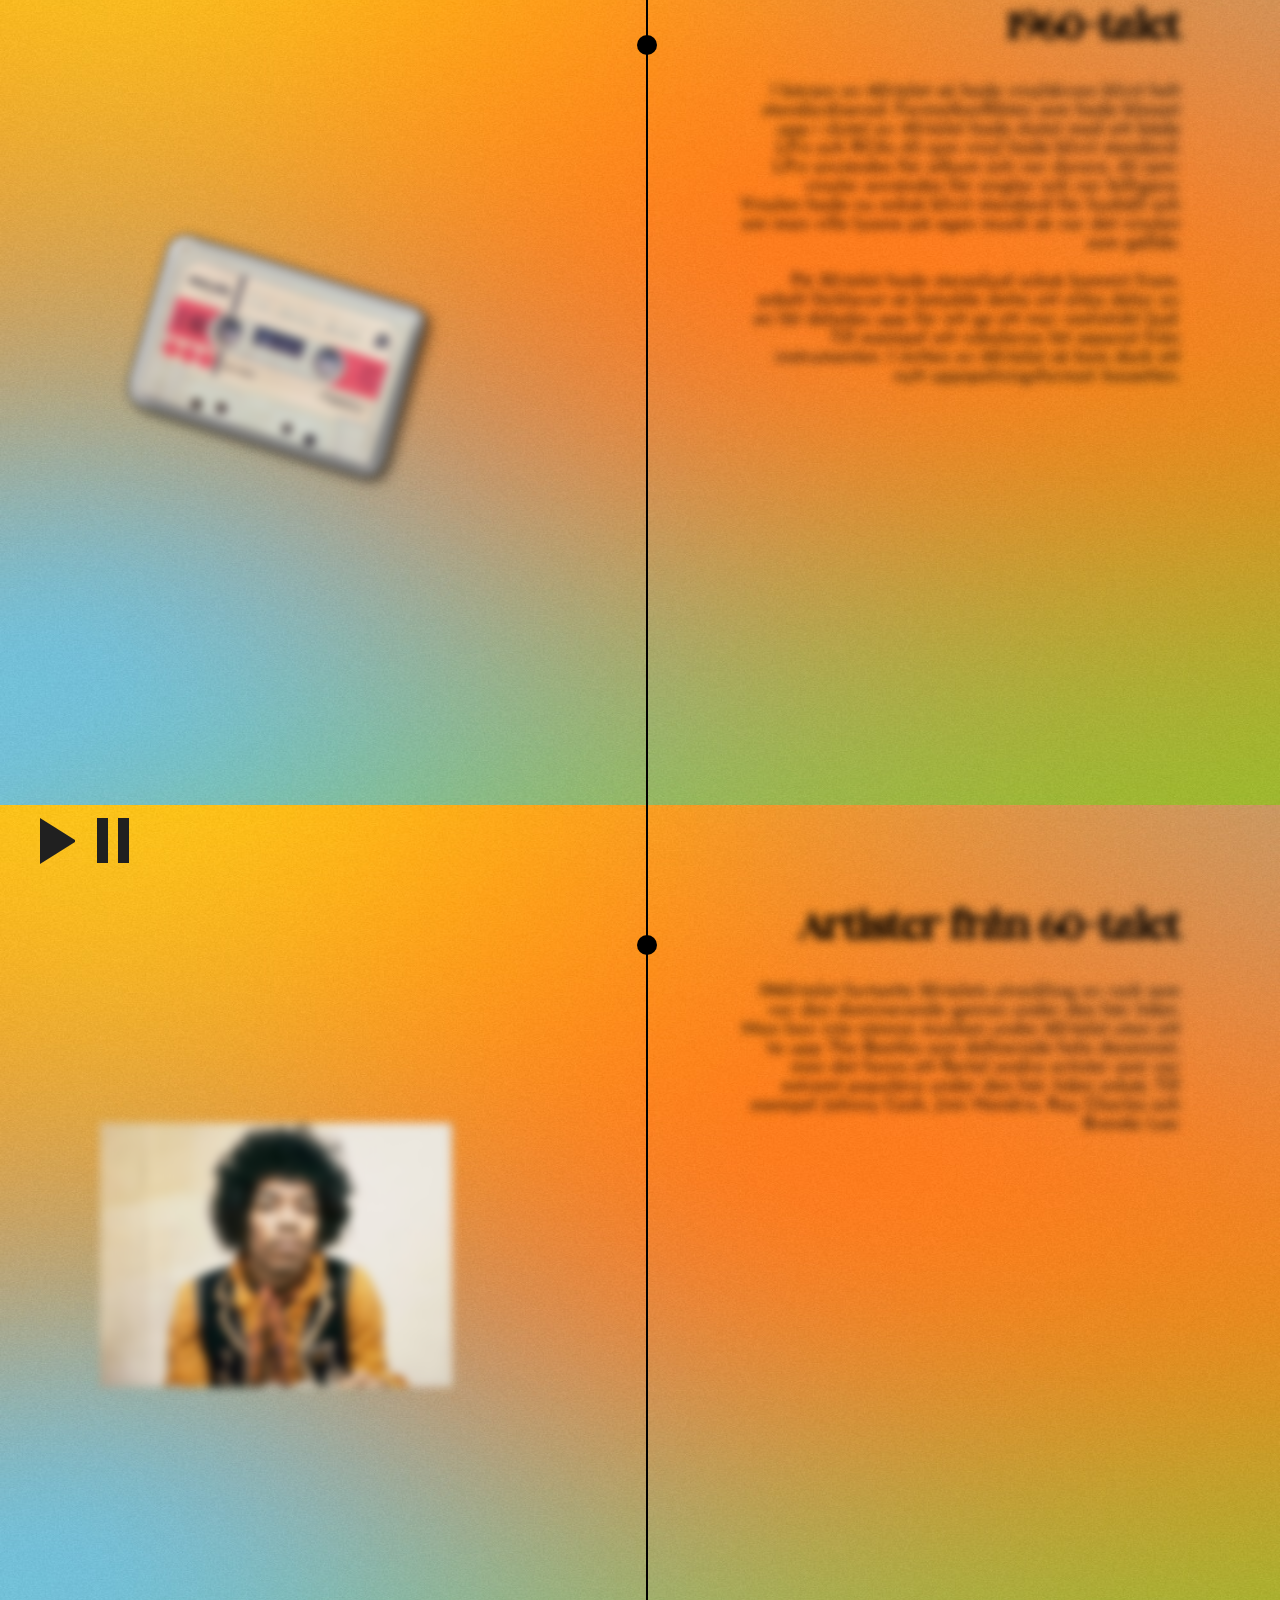
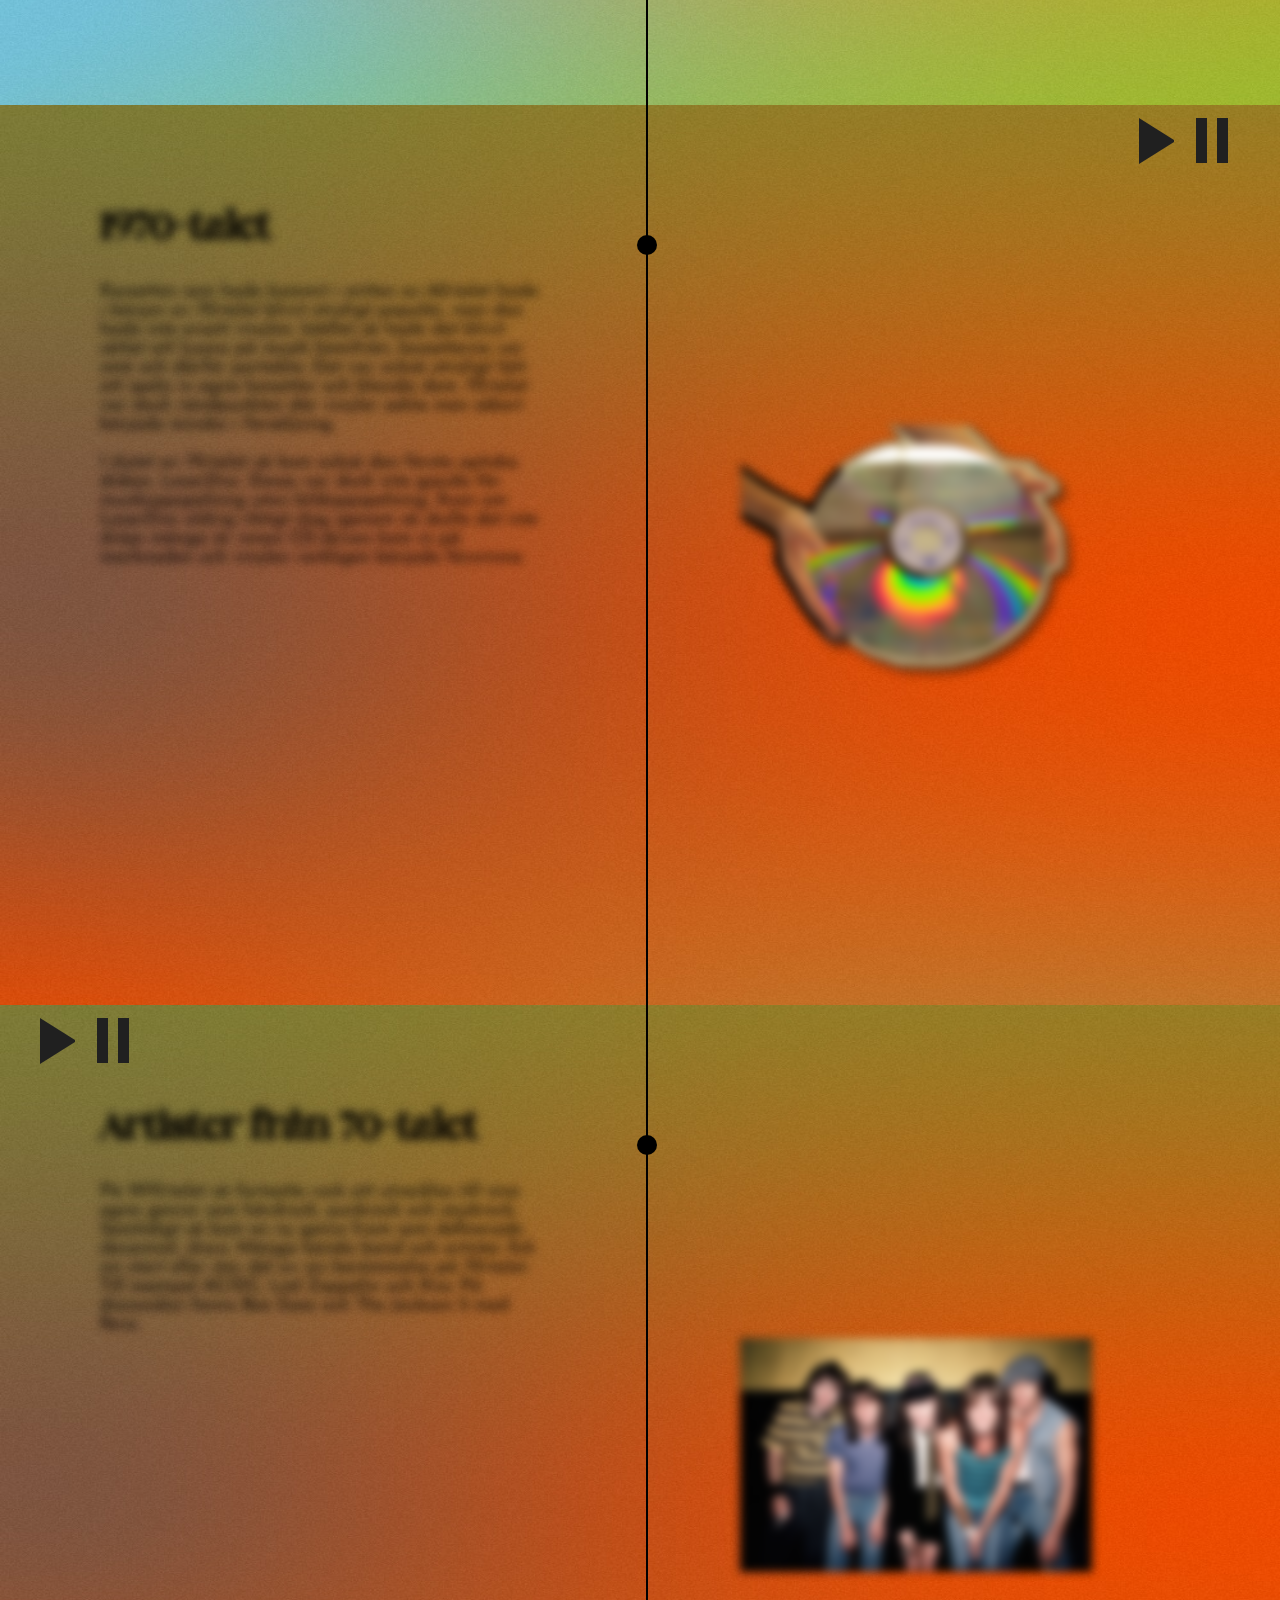
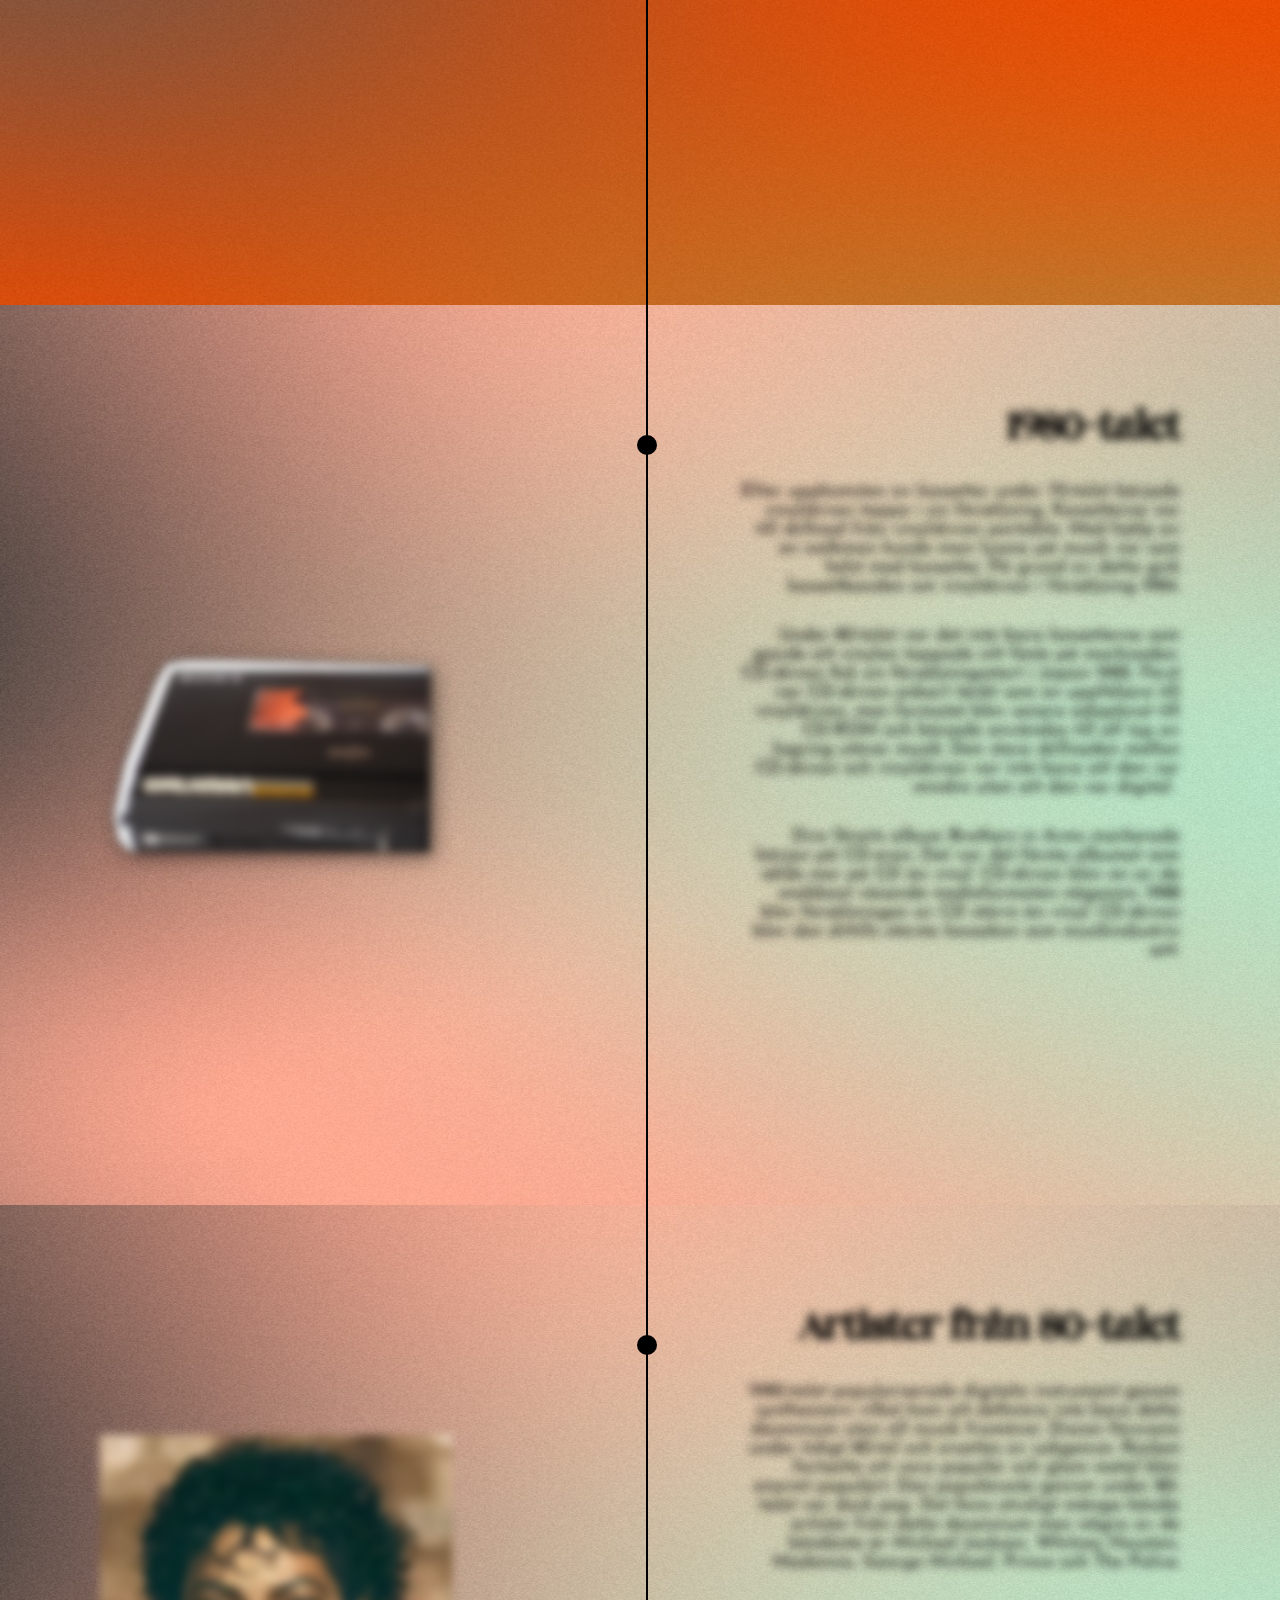
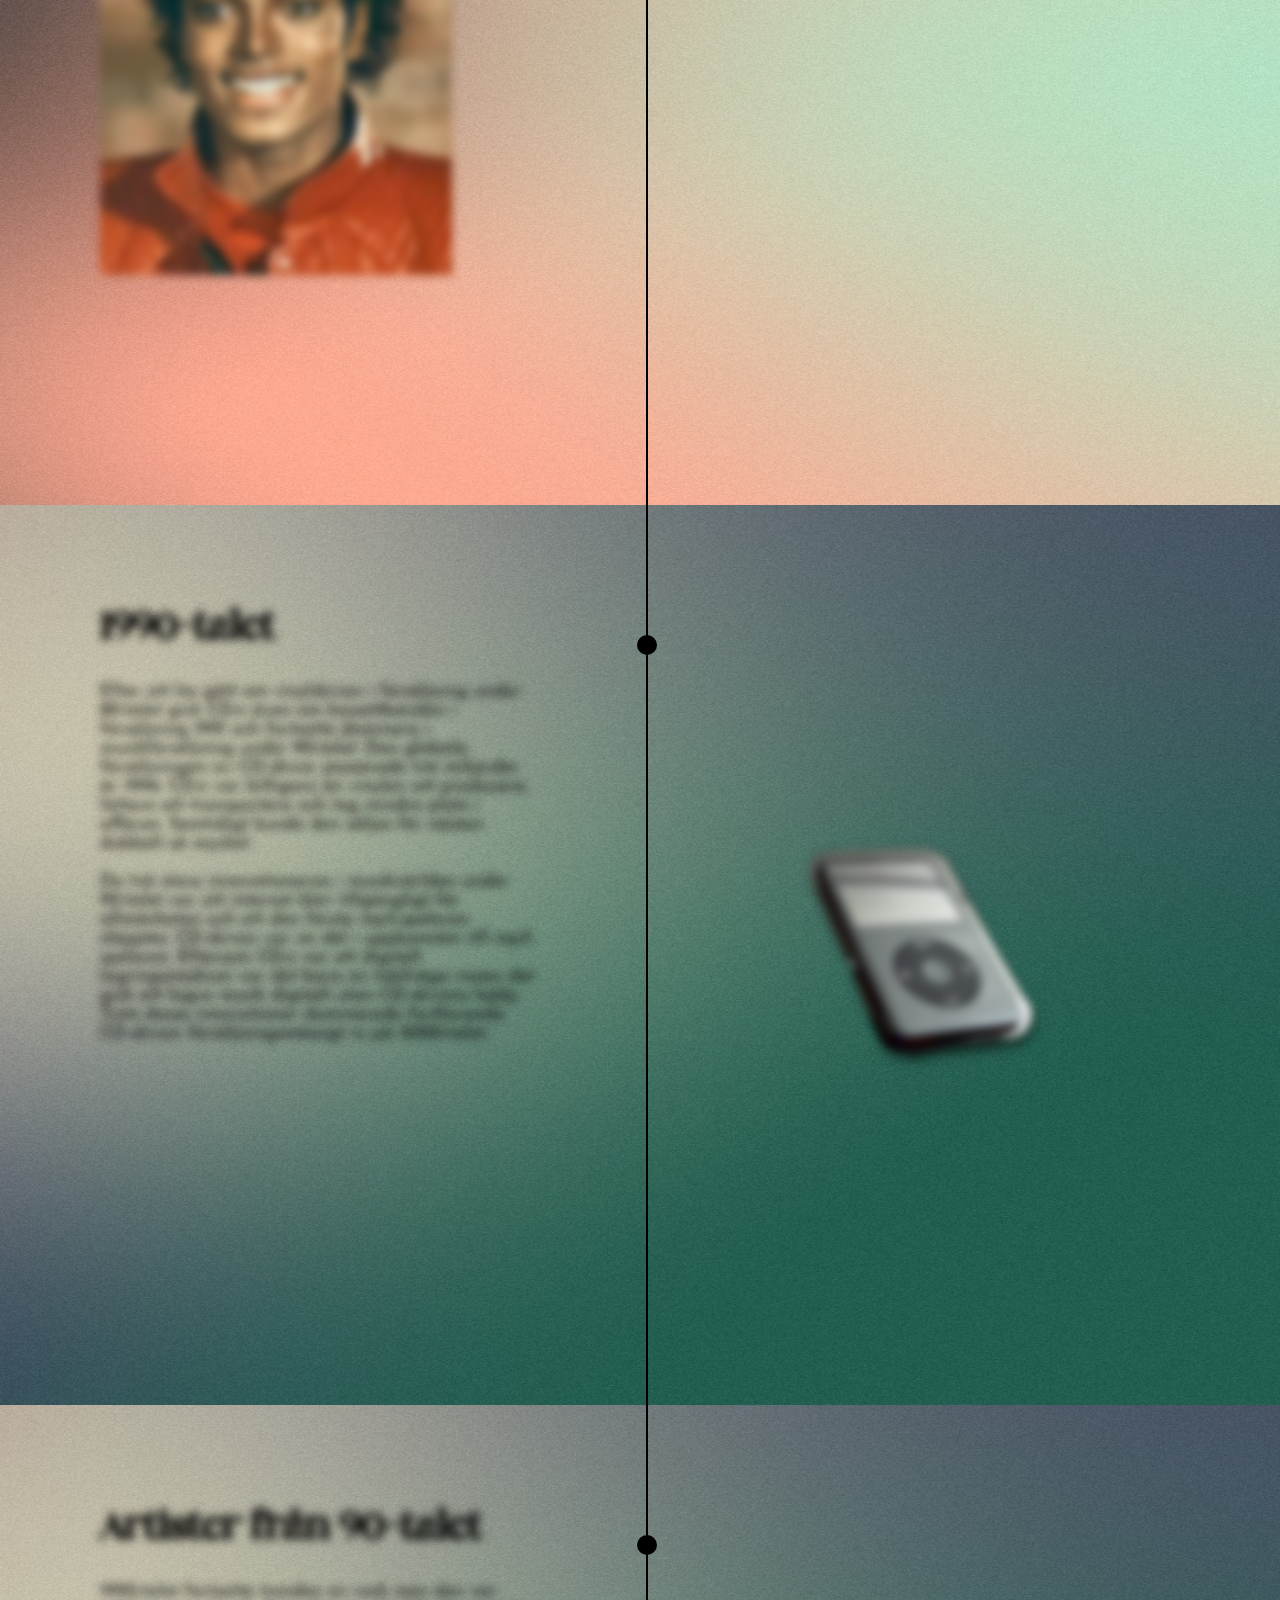
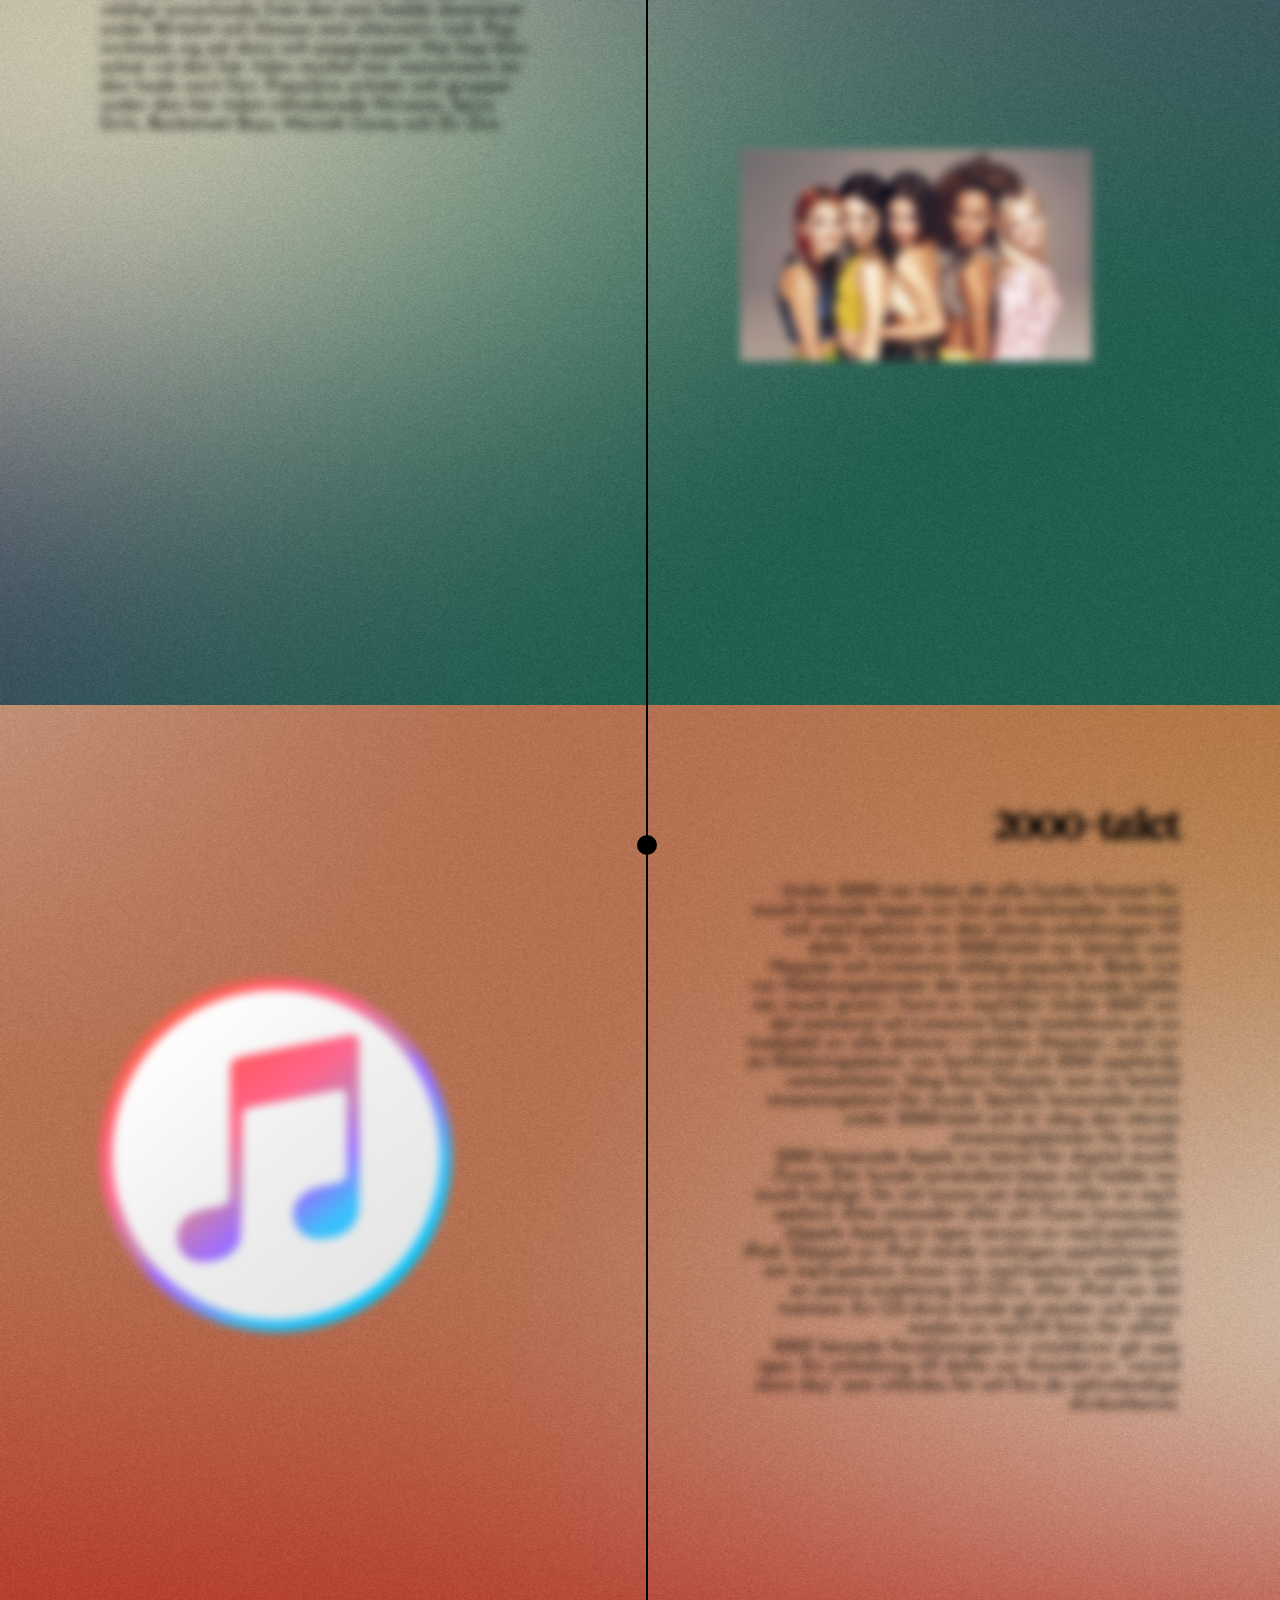
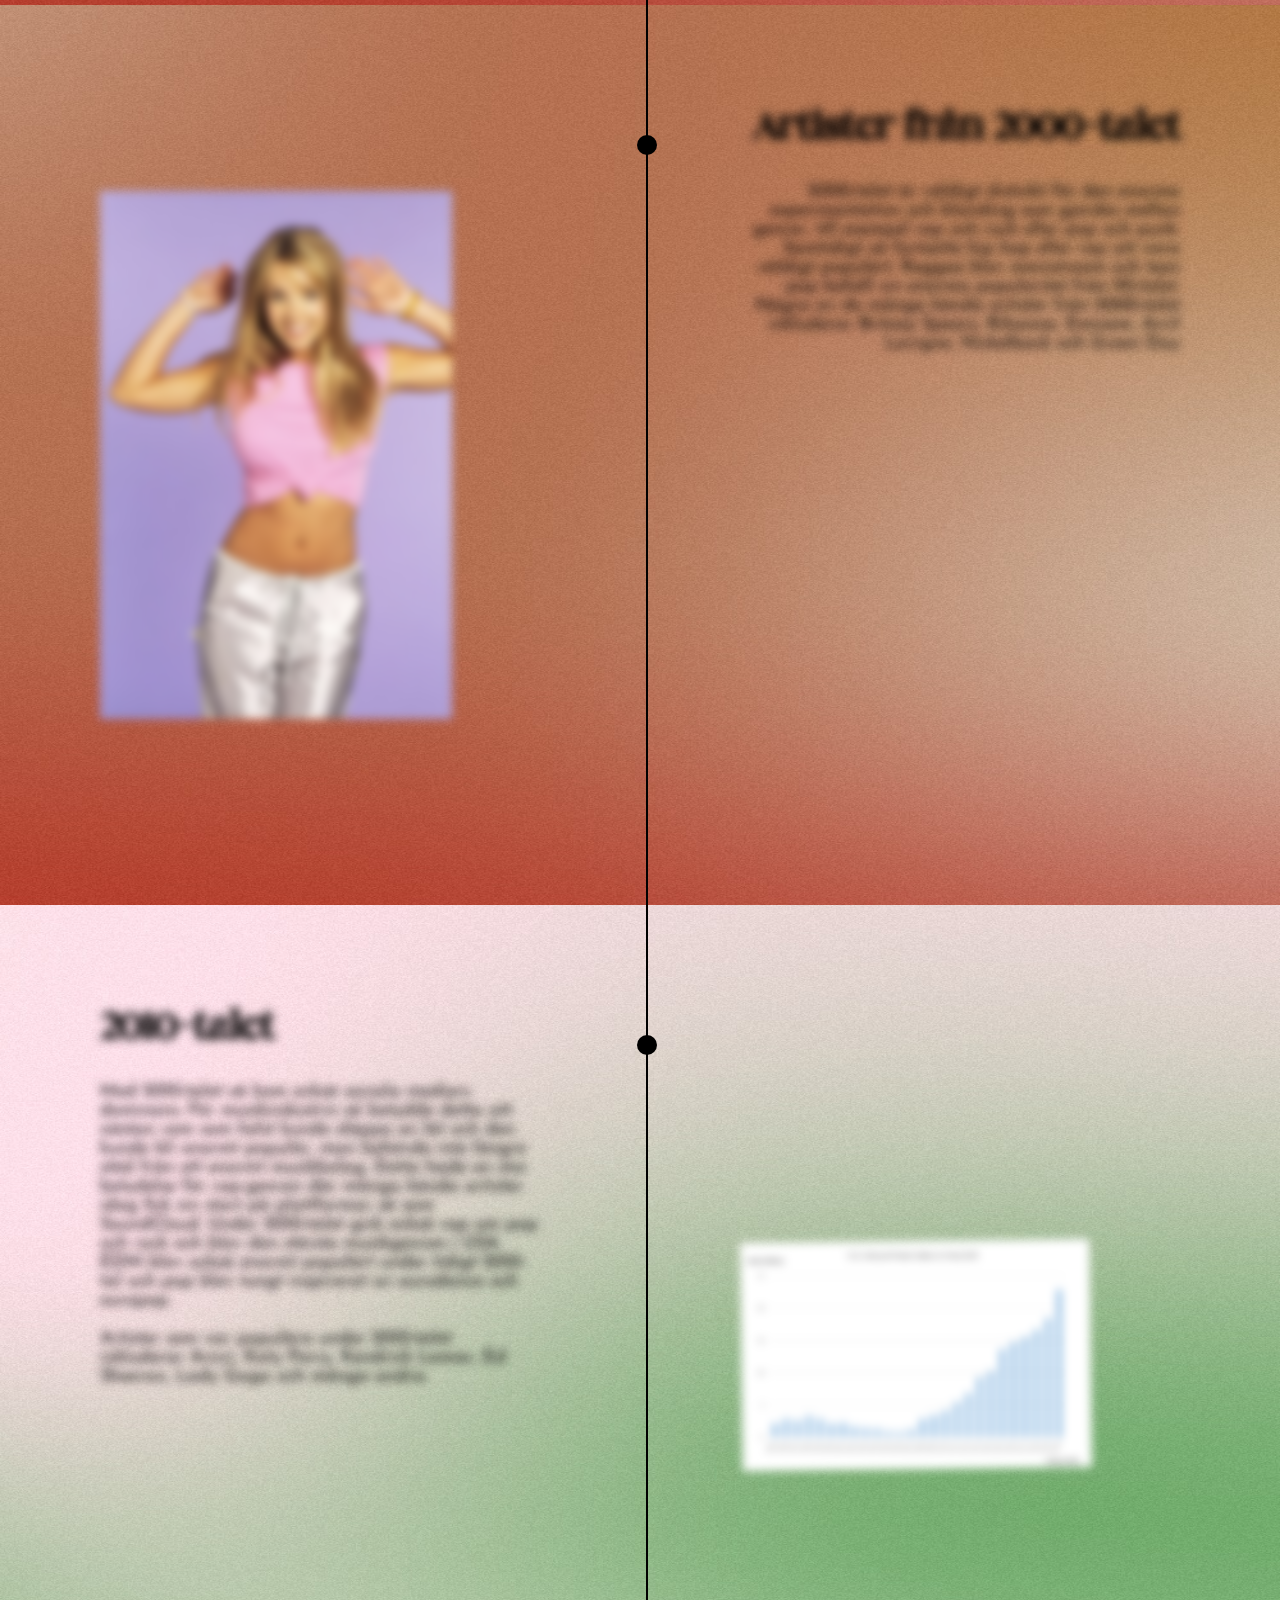
==== commit 506a5c70: "Artist pages are added" ====
--- a/index.html
+++ b/index.html
@@ -14,7 +14,7 @@
 <body>
     <div class="timeline">
         <video muted="" loop="" autoplay="">
-            <source src="media/video/lp_video.mp4" type="video/mp4">
+            <source src="media/video/lp_video_slowed.mp4" type="video/mp4">
         </video>
 
         <div class="background">
@@ -58,7 +58,7 @@
                         klassisk musik.</p>
                 </div>
                 <div class="picture_right">
-                    <img src="media/lp_bilder/gramophone_crop.png" alt="bild">
+                    <img src="media/artistbilder/1800_01.jpg" alt="bild">
                 </div>
             </div>
         </div>
@@ -96,7 +96,7 @@
             <div id="circle_2_artist"></div>
             <div class="container">
                 <div class="picture_left">
-                    <img src="media/lp_bilder/1930_lp.png" alt="bild">
+                    <img src="media/artistbilder/1930_03.jpg" alt="bild">
                 </div>
                 <div class="text_right">
                     <h2>Artister från 30-talet</h2>
@@ -149,7 +149,7 @@
                         var dock Frank Sinatra som blev populär i början av decenniet. </p>
                 </div>
                 <div class="picture_right">
-                    <img src="media/lp_bilder/gramophone_crop.png" alt="bild">
+                    <img src="media/artistbilder/1940_01.jpg" alt="bild">
                 </div>
             </div>
         </div>
@@ -184,7 +184,7 @@
             <div id="circle_4_artist"></div>
             <div class="container">
                 <div class="picture_left">
-                    <img src="media/lp_bilder/1930_lp.png" alt="bild">
+                    <img src="media/artistbilder/1960_03.jpg" alt="bild">
                 </div>
                 <div class="text_right">
                     <h2>Artister från 60-talet</h2>
@@ -238,7 +238,7 @@
                     </p>
                 </div>
                 <div class="picture_right">
-                    <img src="media/lp_bilder/gramophone_crop.png" alt="bild">
+                    <img src="media/artistbilder/1970_01.jpg" alt="bild">
                 </div>
             </div>
         </div>
@@ -280,7 +280,7 @@
             <div id="circle_6_artist"></div>
             <div class="container">
                 <div class="picture_left">
-                    <img src="media/lp_bilder/1930_lp.png" alt="bild">
+                    <img src="media/artistbilder/1980_01.jpg" alt="bild">
                 </div>
                 <div class="text_right">
                     <h2>Artister från 80-talet</h2>
@@ -337,7 +337,7 @@
                     </p>
                 </div>
                 <div class="picture_right">
-                    <img src="media/lp_bilder/gramophone_crop.png" alt="bild">
+                    <img src="media/artistbilder/1990_02.jpg" alt="bild">
                 </div>
             </div>
         </div>
@@ -380,7 +380,7 @@
             <div id="circle_8_artist"></div>
             <div class="container">
                 <div class="picture_left">
-                    <img src="media/lp_bilder/1930_lp.png" alt="bild">
+                    <img src="media/artistbilder/2000_01.jpg" alt="bild">
                 </div>
                 <div class="text_right">
                     <h2>Artister från 2000-talet</h2>
@@ -440,7 +440,7 @@
                     </p>
                 </div>
                 <div class="picture_right">
-                    <img src="media/lp_bilder/gramophone_crop.png" alt="bild">
+                    <img src="media/artistbilder/2010_05.jpg" alt="bild">
                 </div>
             </div>
         </div>
@@ -475,7 +475,7 @@
             <div id="circle_10_artist"></div>
             <div class="container">
                 <div class="picture_left">
-                    <img src="media/lp_bilder/1930_lp.png" alt="bild">
+                    <img src="media/artistbilder/2020_04.jpg" alt="bild">
                 </div>
                 <div class="text_right">
                     <h2>Artister idag</h2>
--- a/index.css
+++ b/index.css
@@ -118,7 +118,21 @@
 #circle_3,
 #circle_4,
 #circle_5,
-#circle_6 {
+#circle_6,
+#circle_7,
+#circle_8,
+#circle_9,
+#circle_10,
+#circle_1_artist,
+#circle_2_artist,
+#circle_3_artist,
+#circle_4_artist,
+#circle_5_artist,
+#circle_6_artist,
+#circle_7_artist,
+#circle_8_artist,
+#circle_9_artist,
+#circle_10_artist {
     width: 20px;
     height: 20px;
     background-color: black;
@@ -133,25 +147,82 @@
     top: 115%;
 }
 
+#circle_1_artist {
+    top: 215%;
+}
+
 #circle_2 {
-    top: 215%;
+    top: 315%;
+}
+
+#circle_2_artist {
+    top: 415%;
 }
 
 #circle_3 {
-    top: 315%;
+    top: 515%;
+}
+
+#circle_3_artist {
+    top: 615%;
 }
 
 #circle_4 {
-    top: 415%;
+    top: 715%;
+}
+
+#circle_4_artist {
+    top: 815%;
 }
 
 #circle_5 {
-    top: 515%;
+    top: 915%;
+}
+
+#circle_5_artist {
+    top: 1015%;
 }
 
 #circle_6 {
-    top: 615%;
-}
+    top: 1115%;
+}
+
+#circle_6_artist {
+    top: 1215%;
+}
+
+#circle_7 {
+    top: 1315%;
+}
+
+#circle_7_artist {
+    top: 1415%;
+}
+
+#circle_8 {
+    top: 1515%;
+}
+
+#circle_8_artist {
+    top: 1615%;
+}
+
+#circle_9 {
+    top: 1715%;
+}
+
+#circle_9_artist {
+    top: 1815%;
+}
+
+#circle_10 {
+    top: 1915%;
+}
+
+#circle_10_artist {
+    top: 2015%;
+}
+
 
 .picture_left,
 .picture_right {
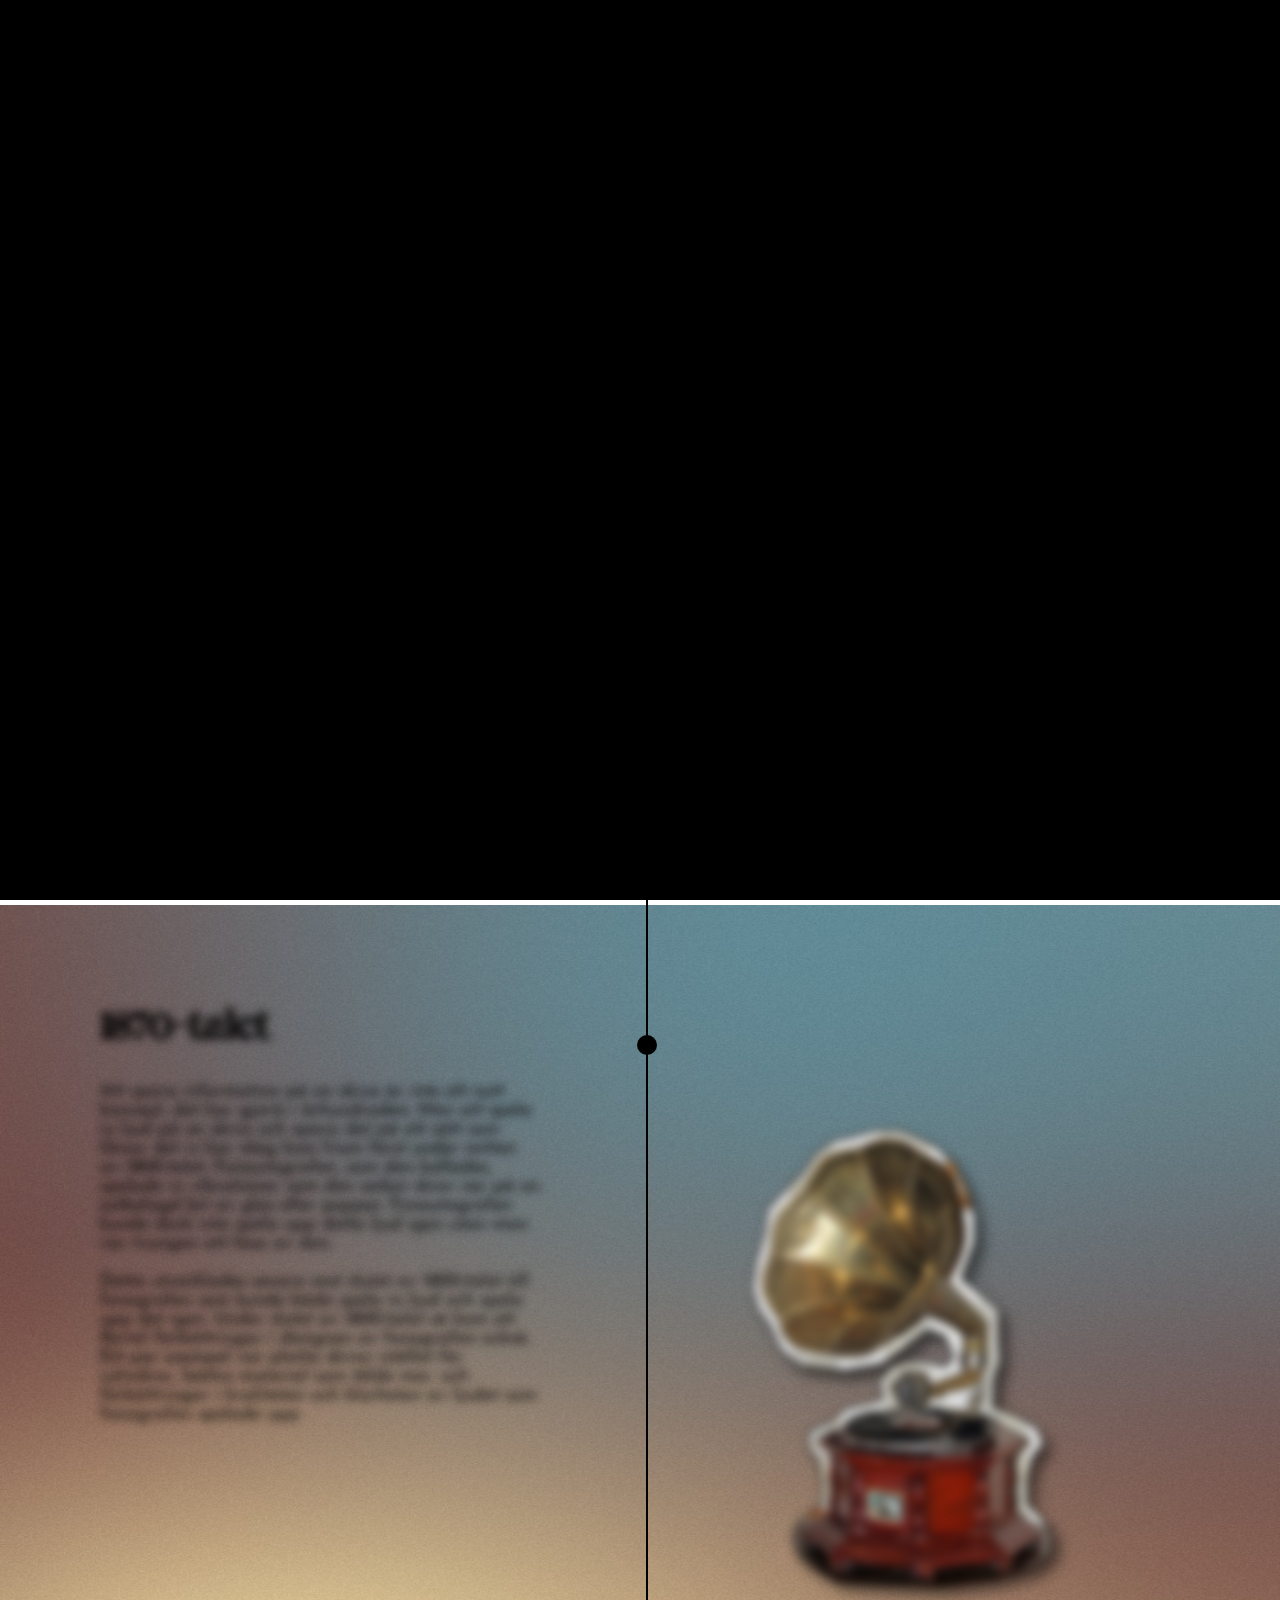
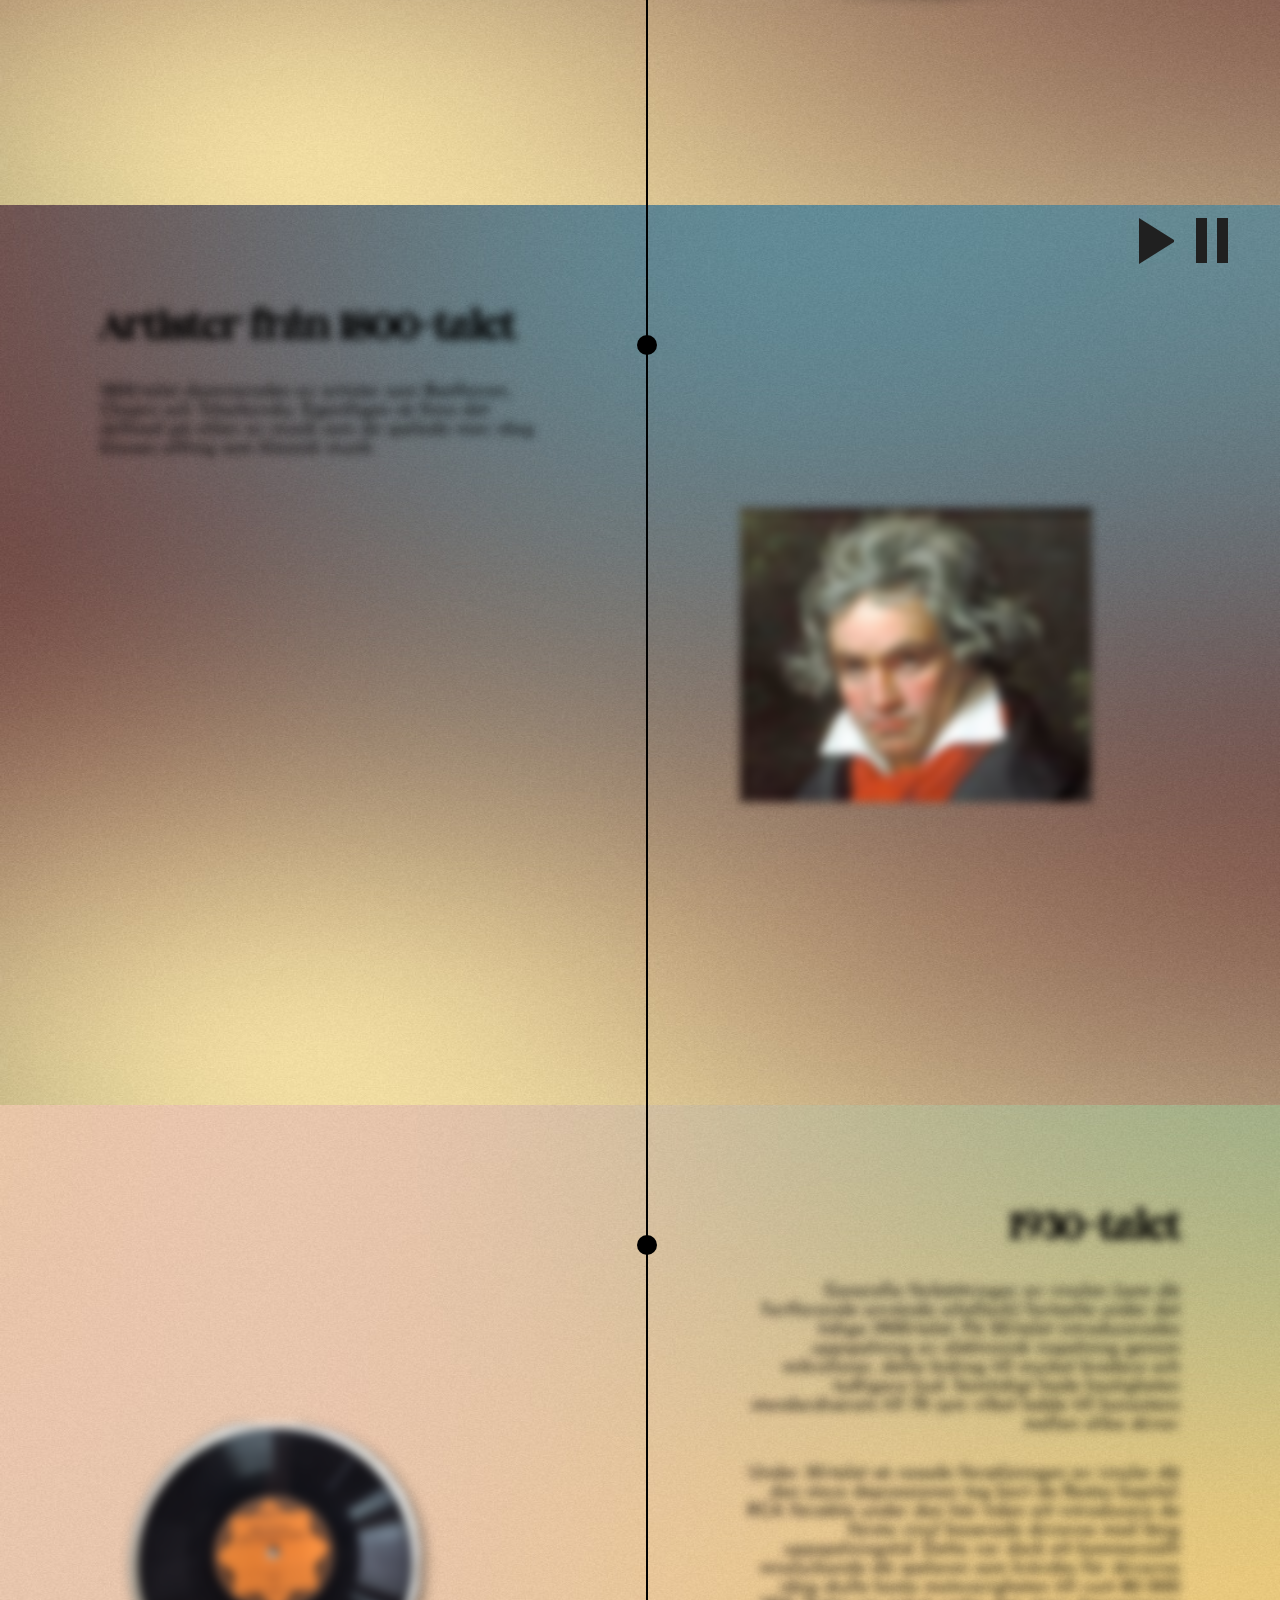
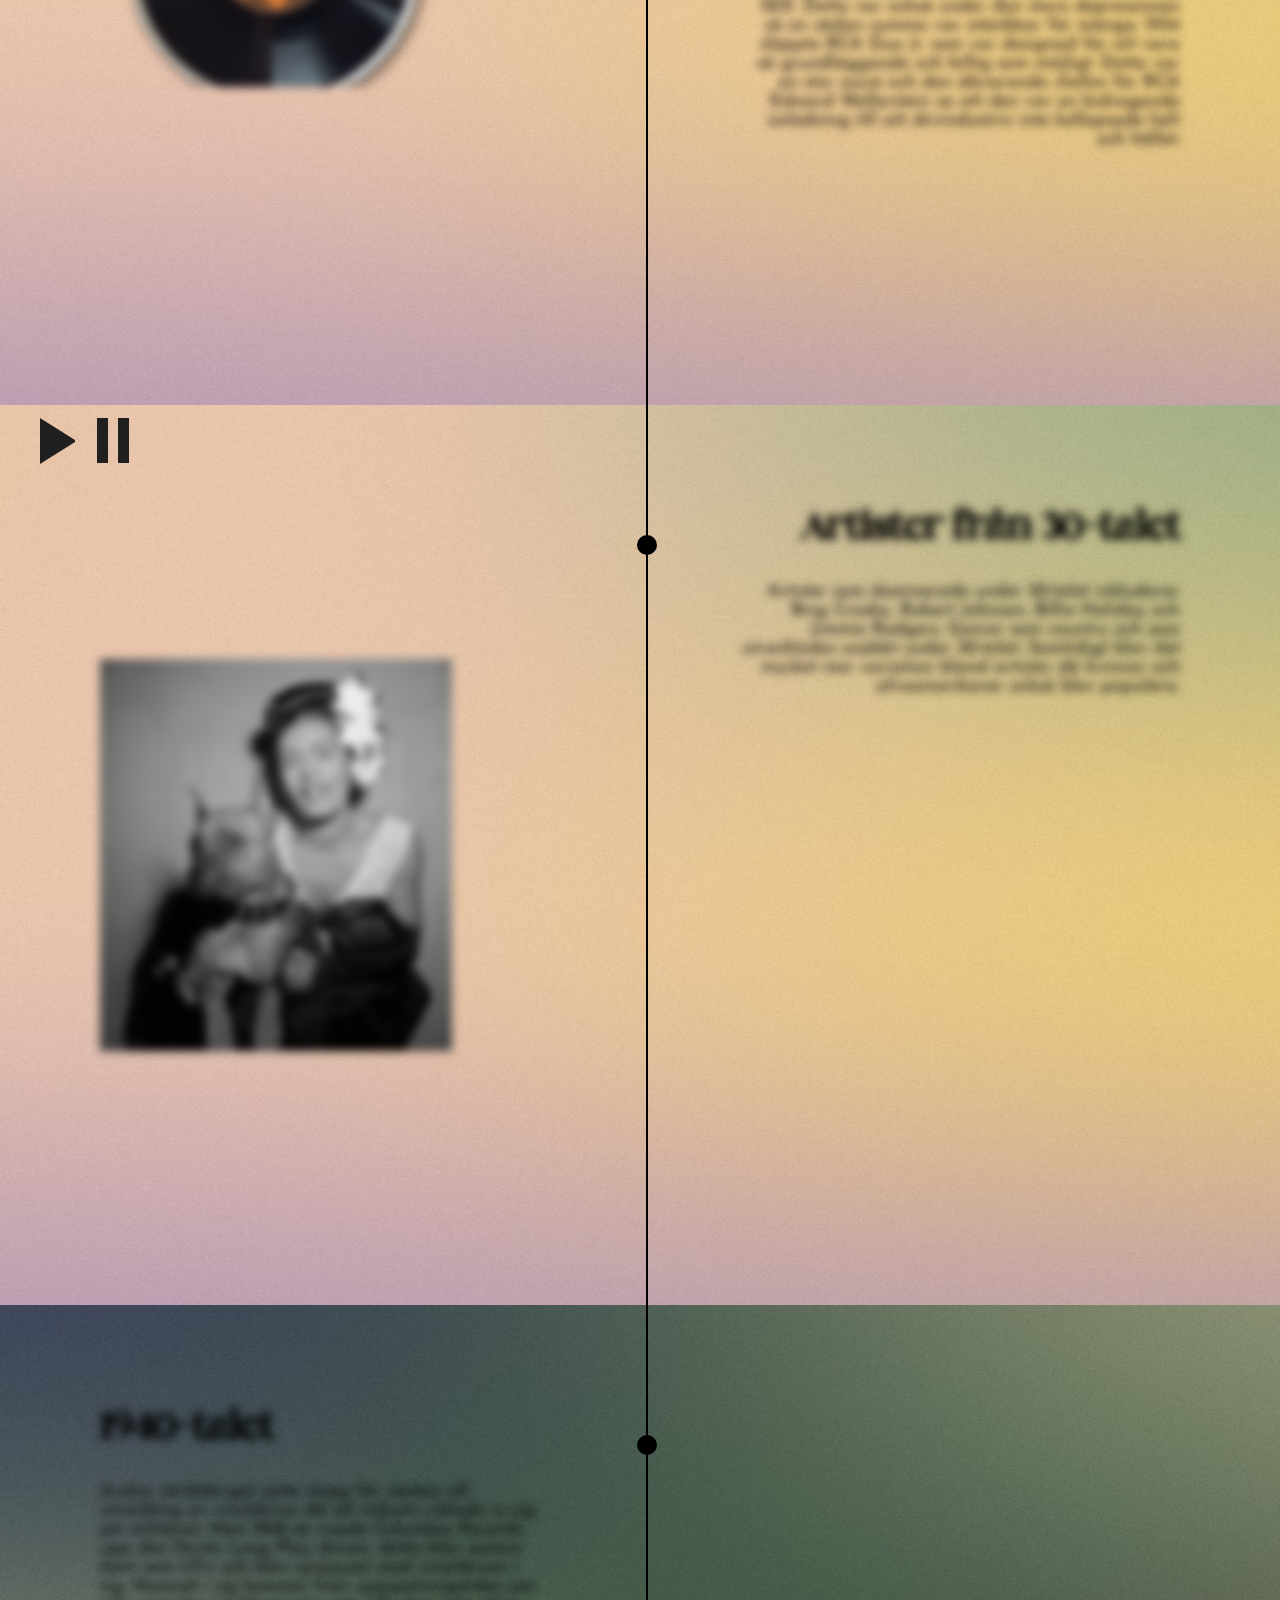
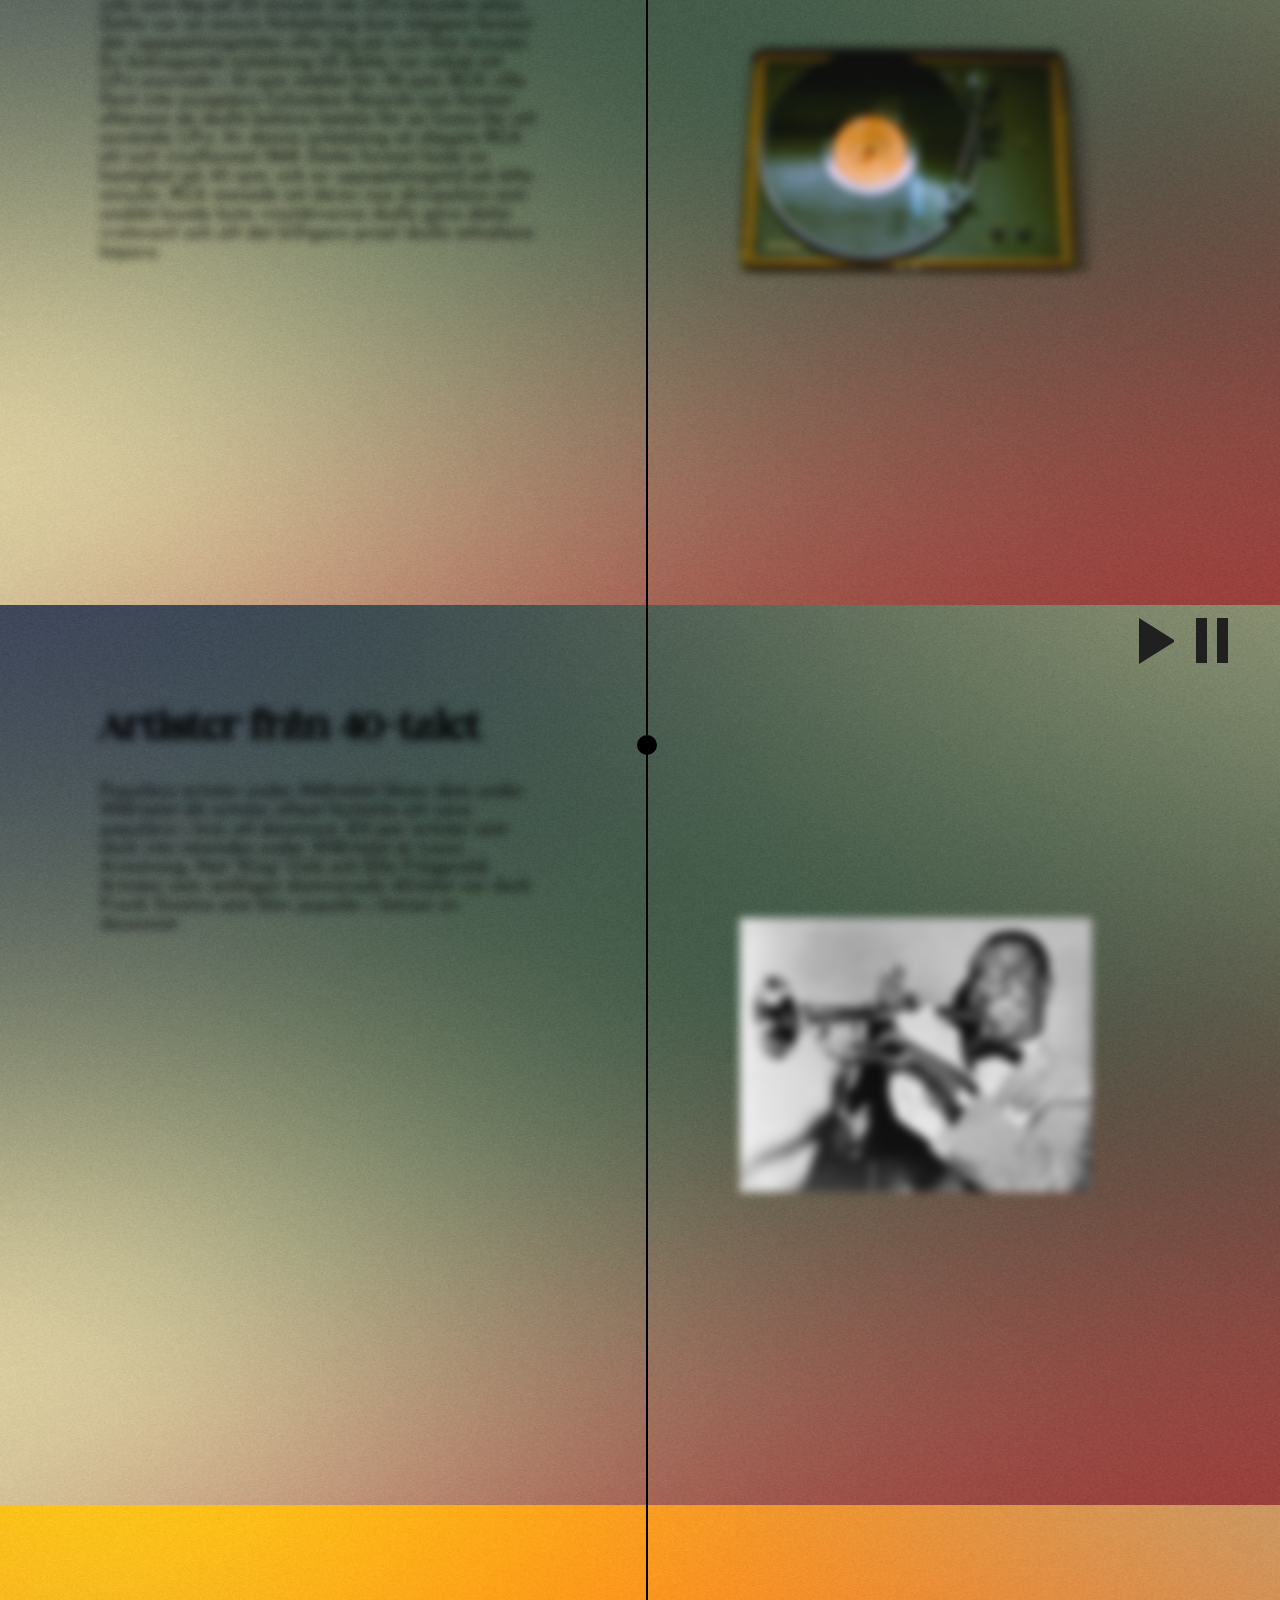
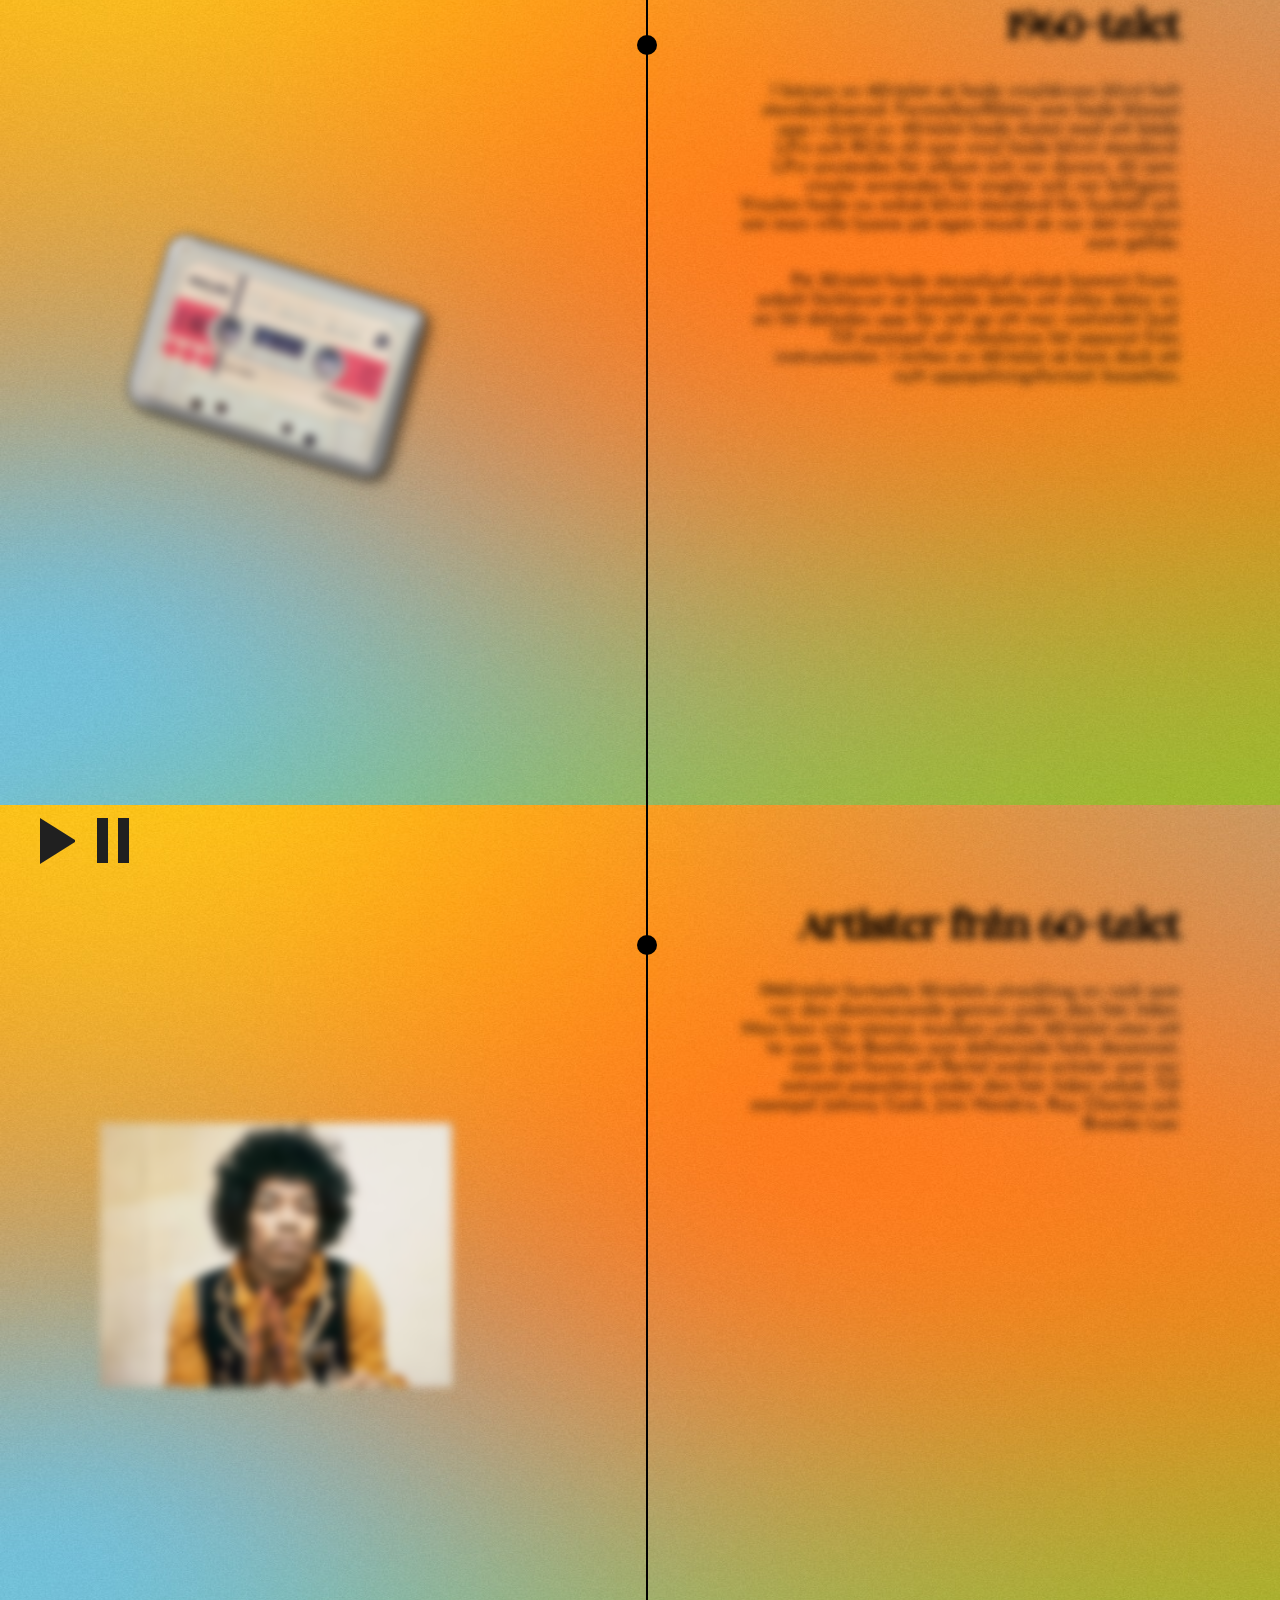
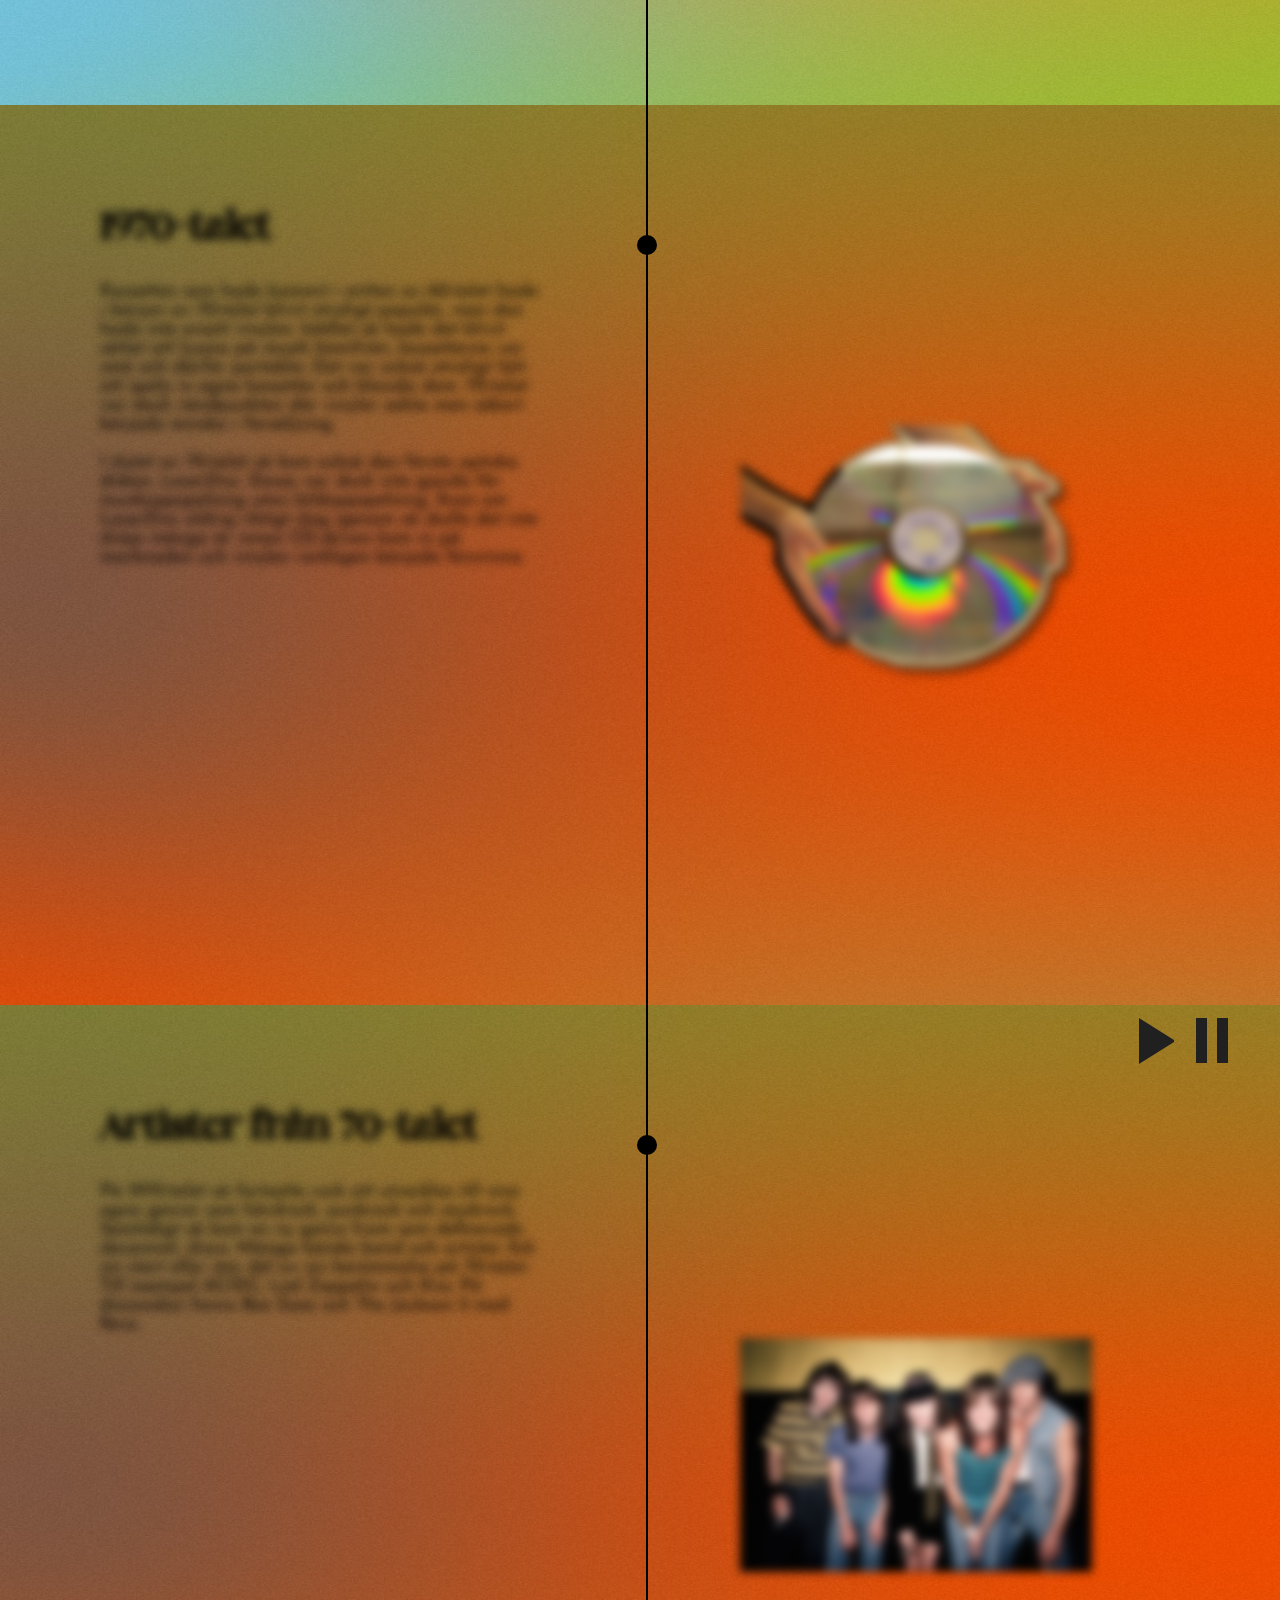
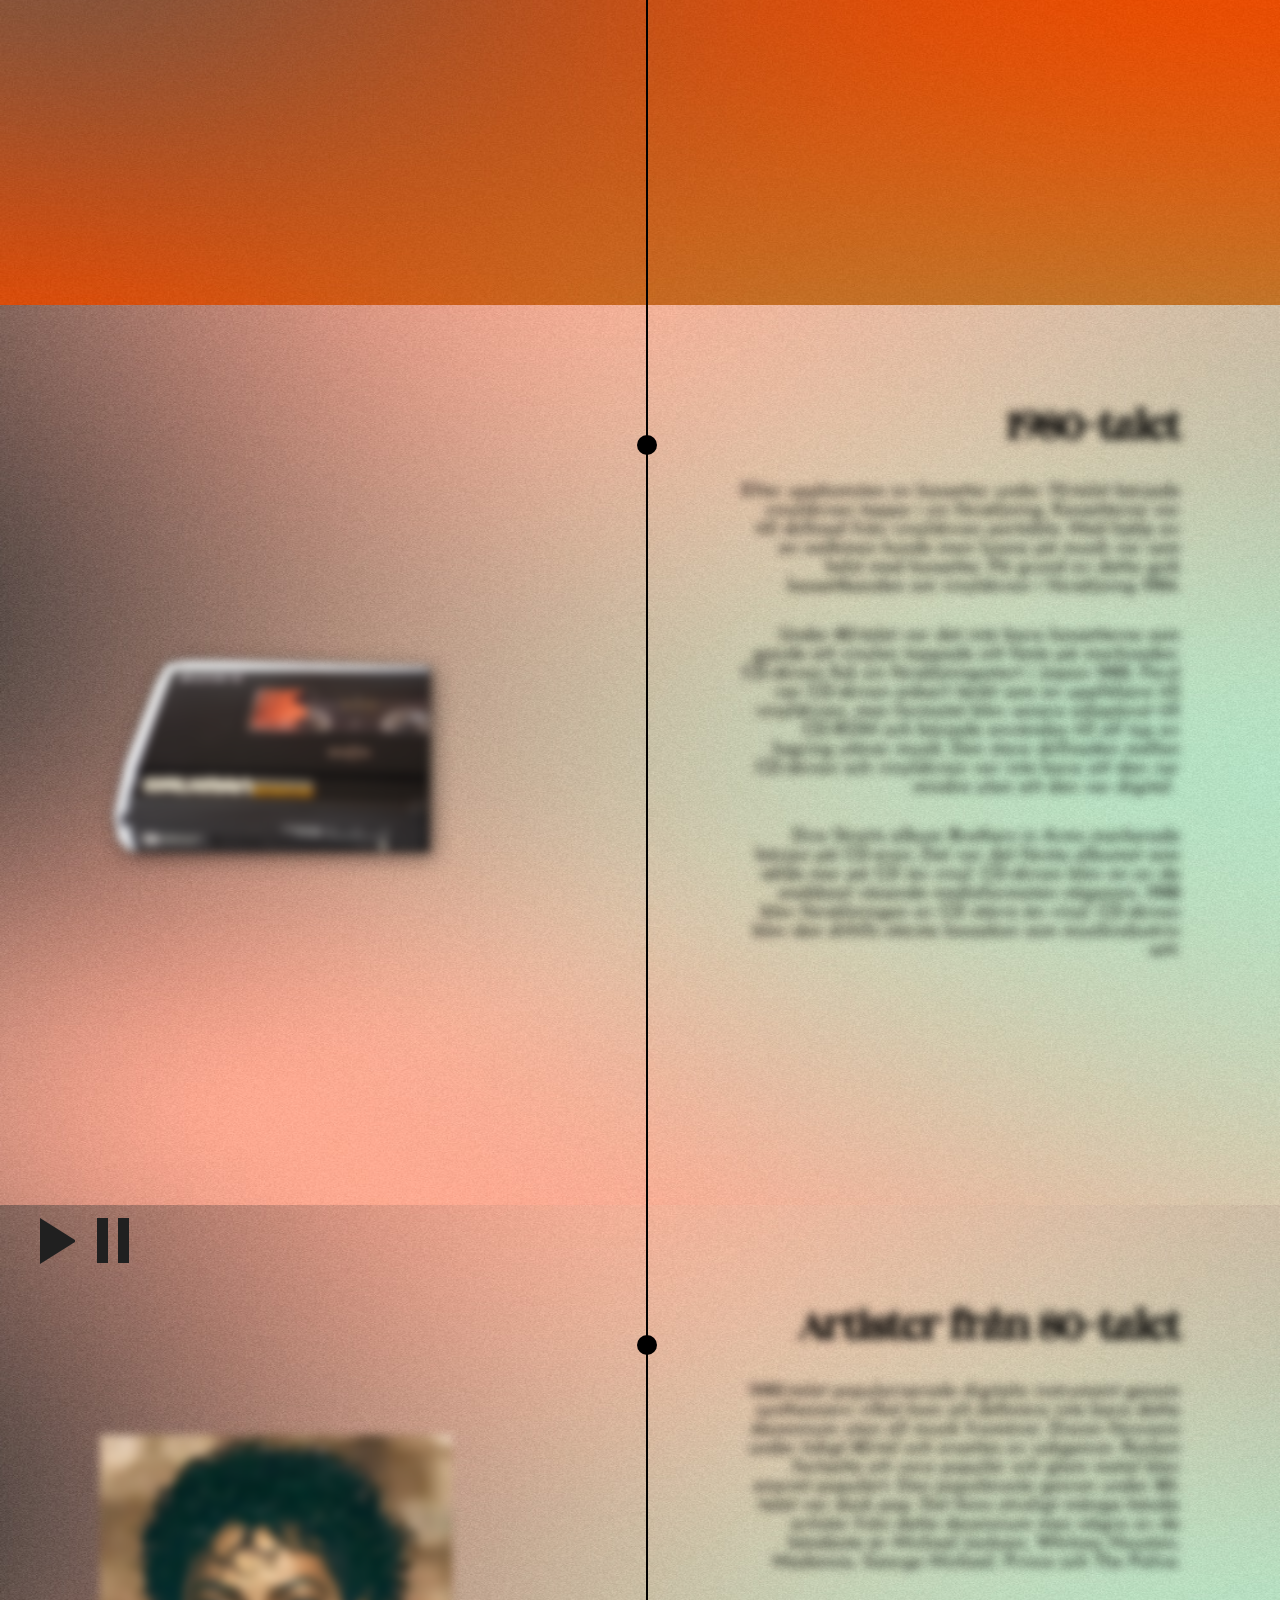
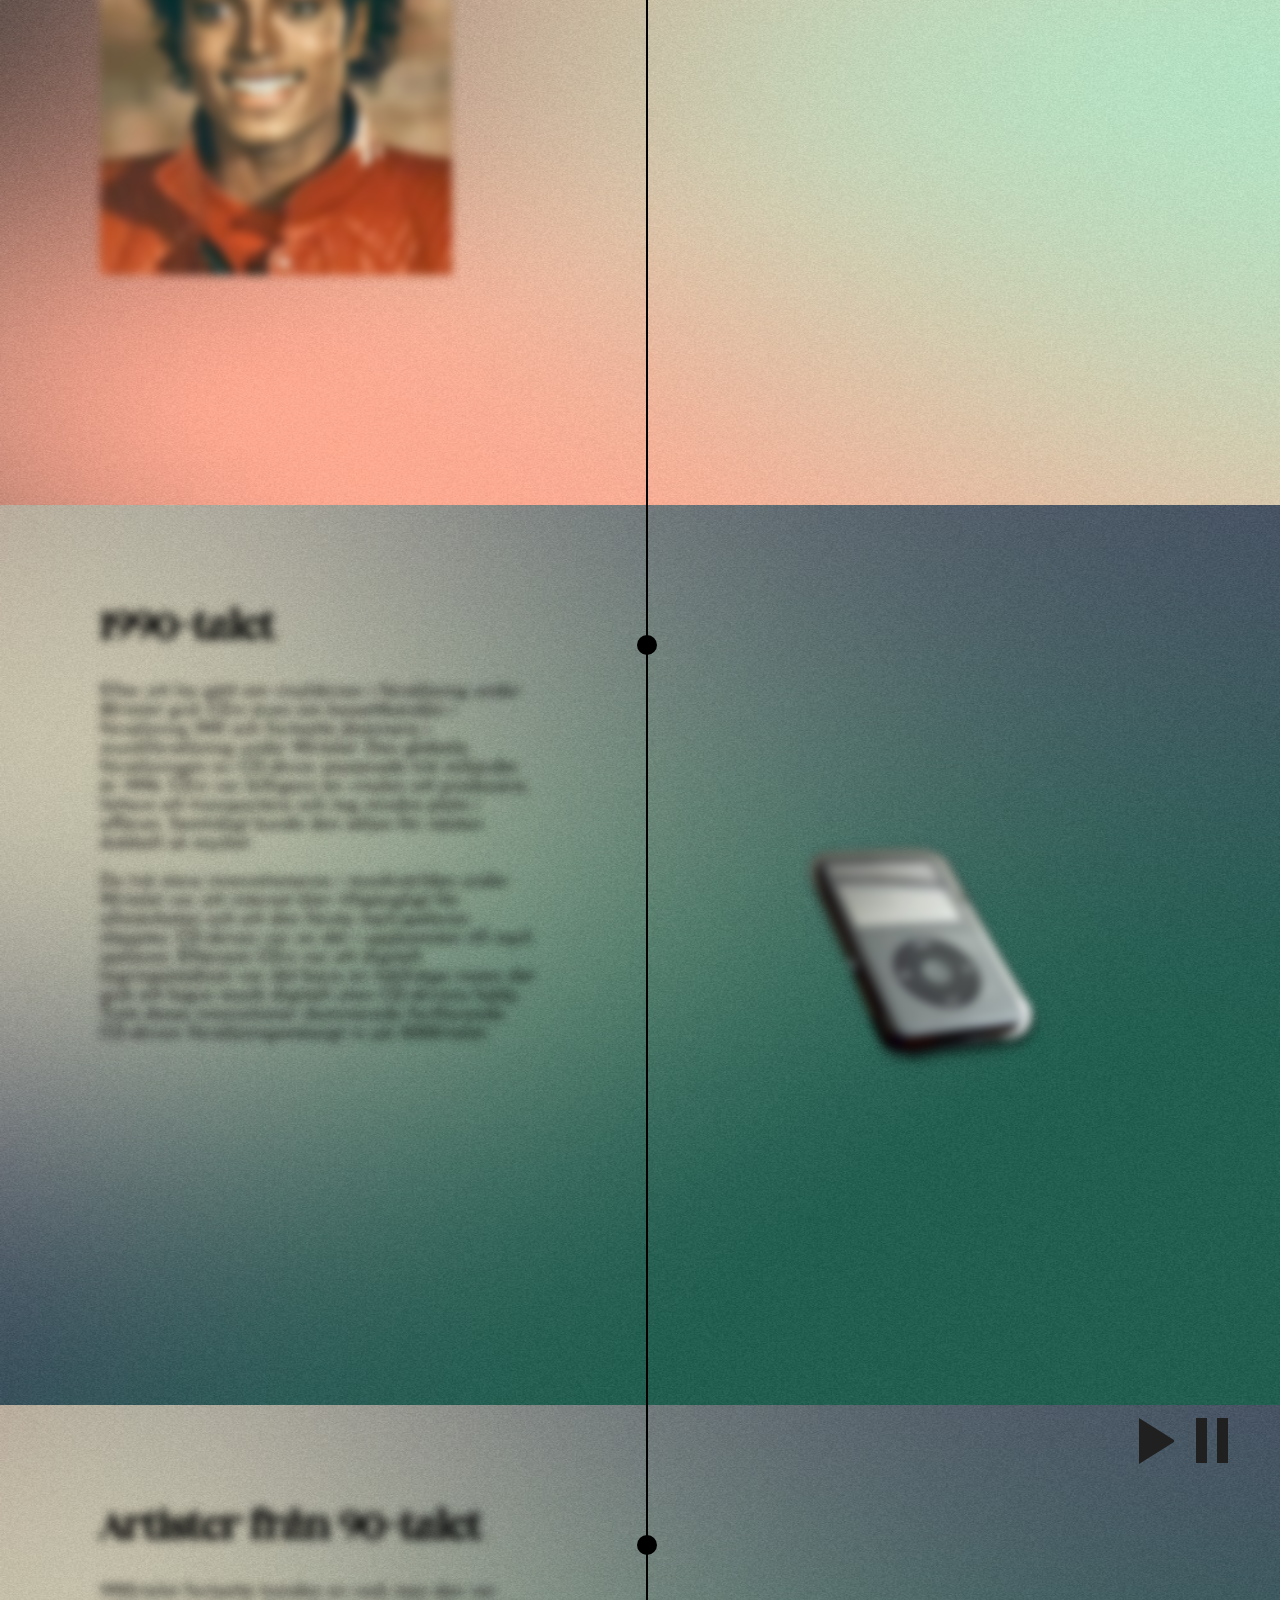
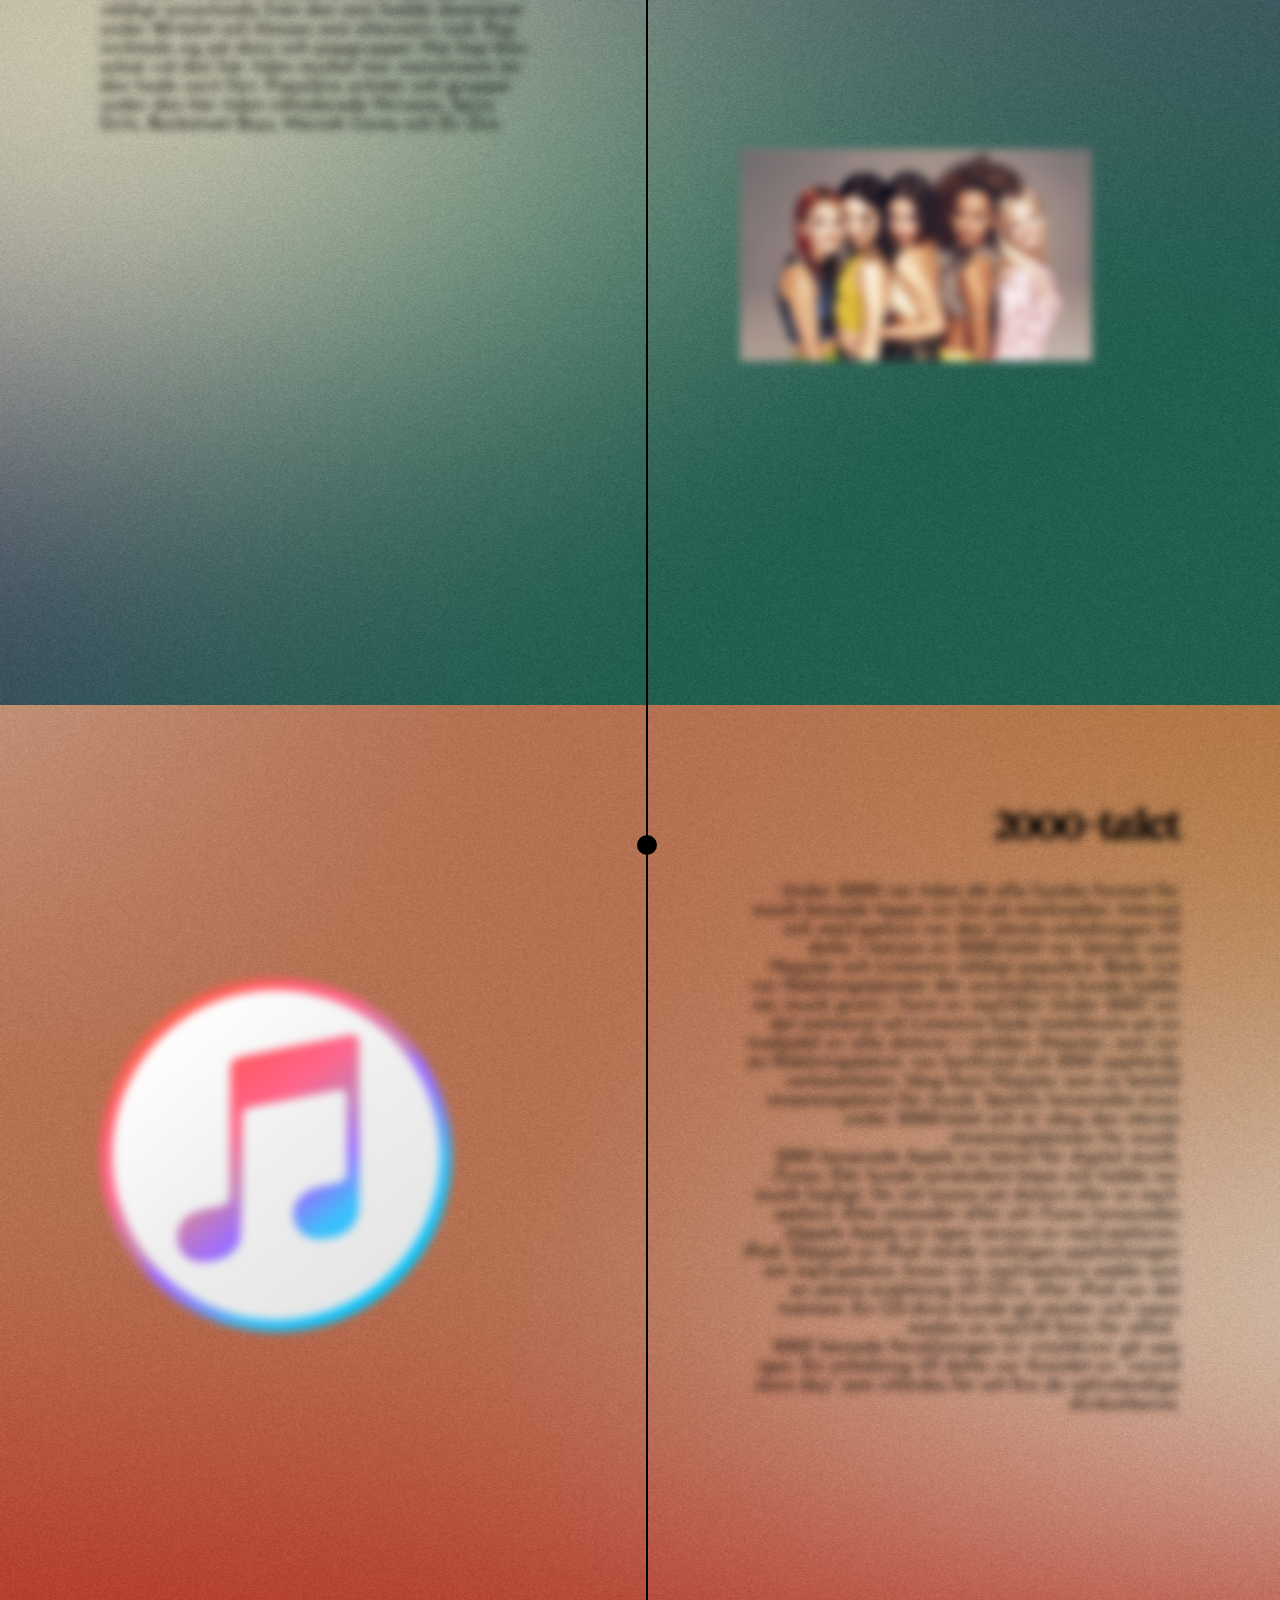
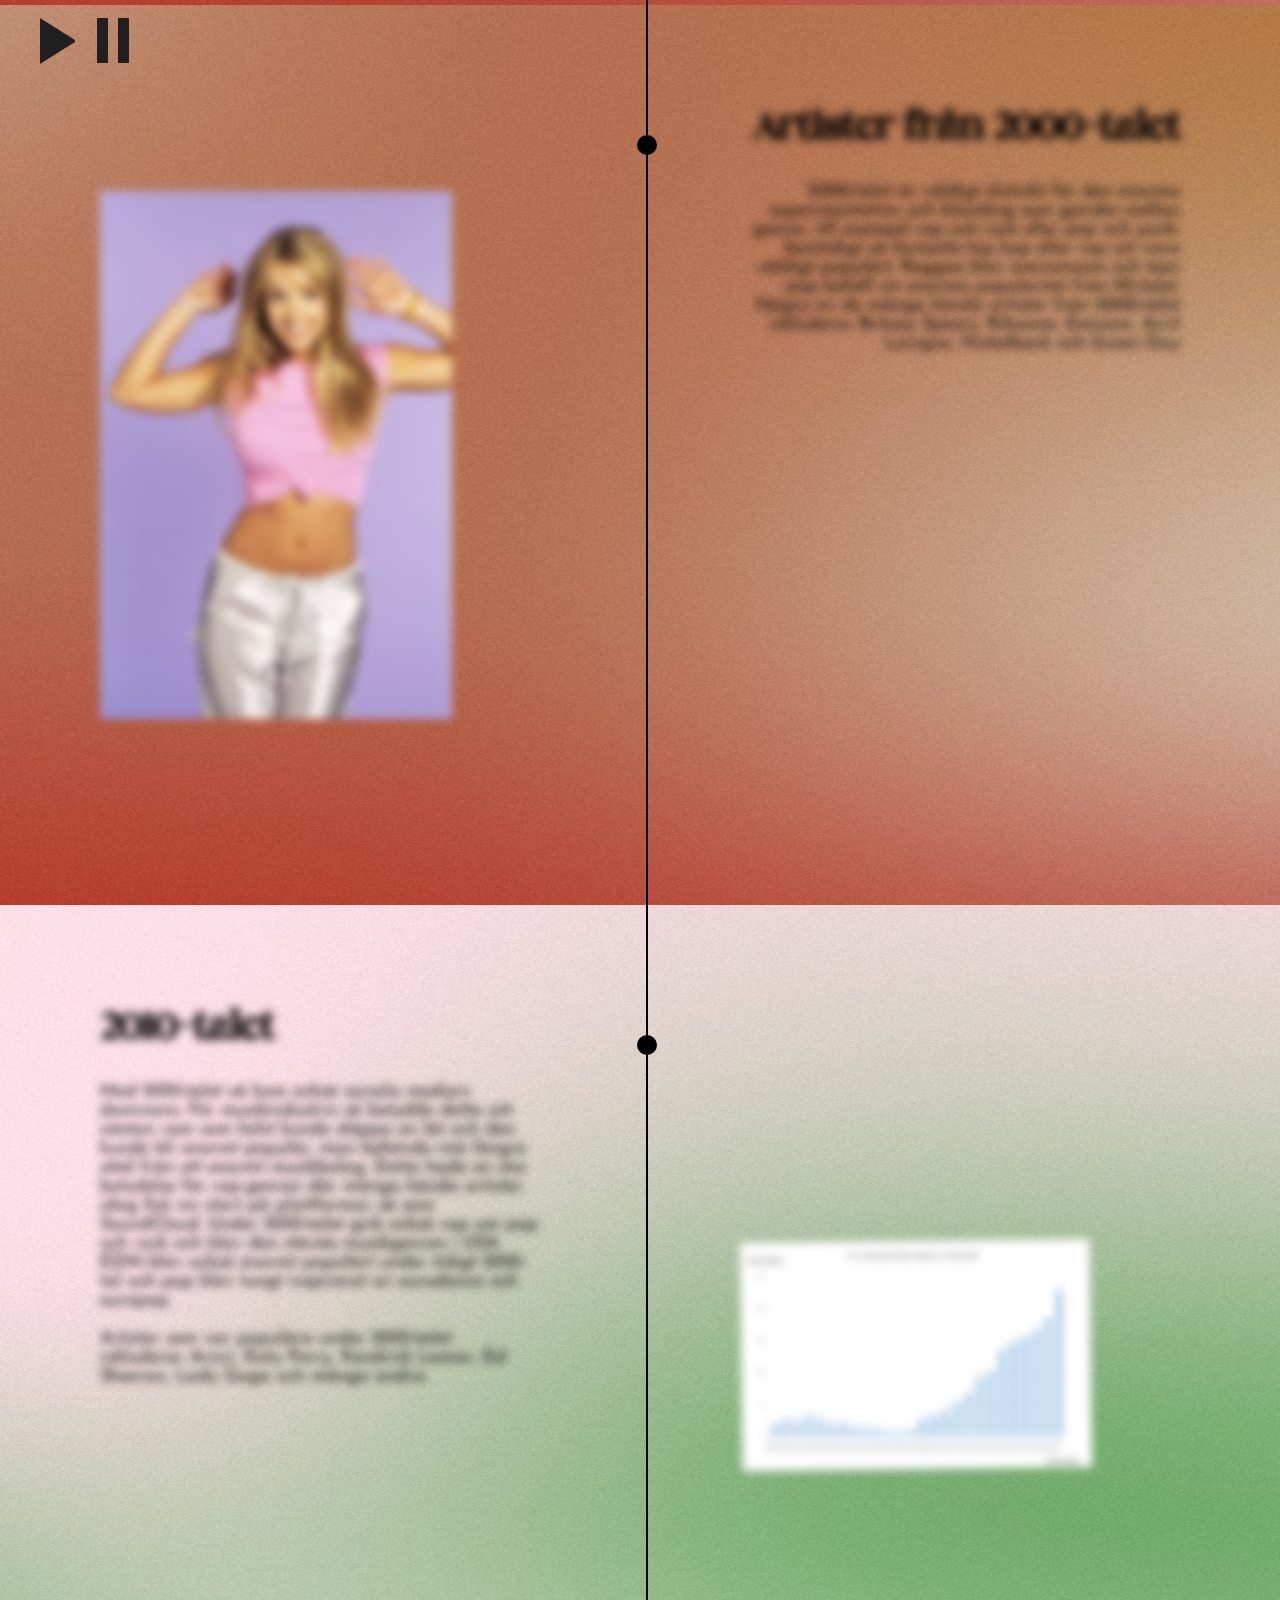
==== commit 4842c8b5: "knapparna ligger på artistsidorna nu" ====
--- a/index.html
+++ b/index.html
@@ -40,10 +40,10 @@
                     <img src="media/lp_bilder/gramophone_crop.png" alt="bild">
                 </div>
             </div>
-            <div id="btn-1">
-                <button class="play "></button>
-                <button class="paused "></button>
-            </div>
+            <!--<div id="btn-1">
+                <button class="play "></button>
+                <button class="paused "></button>
+            </div>-->
         </div>
 
         <div class="background_artist">
@@ -60,6 +60,10 @@
                 <div class="picture_right">
                     <img src="media/artistbilder/1800_01.jpg" alt="bild">
                 </div>
+            </div>
+            <div id="btn-1">
+                <button class="play "></button>
+                <button class="paused "></button>
             </div>
         </div>
 
@@ -86,10 +90,10 @@
                         inte kollapsade helt och hållet.</p>
                 </div>
             </div>
-            <div id="btn-2">
+            <!--<div id="btn-2">
                 <button id="audioPlayer" class="play"></button>
                 <button class="paused"></button>
-            </div>
+            </div>-->
         </div>
 
         <div class="background_artist">
@@ -107,6 +111,10 @@
                         Genrer som country och jazz utvecklades snabbt under 30-talet. Samtidigt blev det mycket mer
                         variation bland artister då kvinnor och afroamerikaner också blev populära.</p>
                 </div>
+            </div>
+            <div id="btn-2">
+                <button id="audioPlayer" class="play"></button>
+                <button class="paused"></button>
             </div>
         </div>
 
@@ -131,10 +139,10 @@
                     <img src="media/lp_bilder/1940_lp.png" alt="bild">
                 </div>
             </div>
-            <div id="btn-3">
-                <button class="play"></button>
-                <button class="paused "></button>
-            </div>
+            <!--<div id="btn-3">
+                <button class="play"></button>
+                <button class="paused "></button>
+            </div>-->
         </div>
 
         <div class="background_artist">
@@ -151,6 +159,10 @@
                 <div class="picture_right">
                     <img src="media/artistbilder/1940_01.jpg" alt="bild">
                 </div>
+            </div>
+            <div id="btn-3">
+                <button class="play"></button>
+                <button class="paused "></button>
             </div>
         </div>
 
@@ -174,10 +186,10 @@
                         nytt uppspelningsformat: kassetten.</p>
                 </div>
             </div>
-            <div id="btn-4">
-                <button class="play"></button>
-                <button class="paused"></button>
-            </div>
+            <!--<div id="btn-4">
+                <button class="play"></button>
+                <button class="paused"></button>
+            </div>-->
         </div>
 
         <div class="background_artist">
@@ -193,6 +205,10 @@
                         decenniet, men det fanns ett flertal andra artister som var extremt populära under den här tiden
                         också; Till exempel Johnny Cash, Jimi Hendrix, Ray Charles och Brenda Lee.</p>
                 </div>
+            </div>
+            <div id="btn-4">
+                <button class="play"></button>
+                <button class="paused"></button>
             </div>
         </div>
 
@@ -216,10 +232,10 @@
                     <img src="media/lp_bilder/1970_disc.png" alt="bild">
                 </div>
             </div>
-            <div id="btn-5">
-                <button class="play "></button>
-                <button class="paused "></button>
-            </div>
+            <!--<div id="btn-5">
+                <button class="play "></button>
+                <button class="paused "></button>
+            </div>-->
         </div>
 
         <div class="background_artist">
@@ -240,6 +256,10 @@
                 <div class="picture_right">
                     <img src="media/artistbilder/1970_01.jpg" alt="bild">
                 </div>
+            </div>
+            <div id="btn-5">
+                <button class="play "></button>
+                <button class="paused "></button>
             </div>
         </div>
 
@@ -270,10 +290,10 @@
                         sett.</p>
                 </div>
             </div>
-            <div id="btn-6">
-                <button class="play"></button>
-                <button class="paused"></button>
-            </div>
+            <!--<div id="btn-6">
+                <button class="play"></button>
+                <button class="paused"></button>
+            </div>-->
         </div>
 
         <div class="background_artist">
@@ -292,6 +312,10 @@
                         Det finns otroligt många kända artister från detta decennium men några av de kändaste är Michael
                         Jackson, Whitney Houston, Madonna, George Michael, Prince och The Police.</p>
                 </div>
+            </div>
+            <div id="btn-6">
+                <button class="play"></button>
+                <button class="paused"></button>
             </div>
         </div>
 
@@ -316,10 +340,10 @@
                     <img src="media/lp_bilder/1990_ipod.png" alt="bild">
                 </div>
             </div>
-            <div id="btn-7">
-                <button class="play "></button>
-                <button class="paused "></button>
-            </div>
+            <!--<div id="btn-7">
+                <button class="play "></button>
+                <button class="paused "></button>
+            </div>-->
         </div>
 
         <div class="background_artist">
@@ -339,6 +363,10 @@
                 <div class="picture_right">
                     <img src="media/artistbilder/1990_02.jpg" alt="bild">
                 </div>
+            </div>
+            <div id="btn-7">
+                <button class="play "></button>
+                <button class="paused "></button>
             </div>
         </div>
 
@@ -370,10 +398,10 @@
                         “record store day” som infördes för att fira de självständiga skivbutikerna.</p>
                 </div>
             </div>
-            <div id="btn-8">
-                <button class="play"></button>
-                <button class="paused"></button>
-            </div>
+            <!--<div id="btn-8">
+                <button class="play"></button>
+                <button class="paused"></button>
+            </div>-->
         </div>
 
         <div class="background_artist">
@@ -392,6 +420,10 @@
                         Några av de många kända artister från 2000-talet inkluderar Britney Spears, Rihanna, Eminem,
                         Avril Lavigne, Nickelback och Green Day</p>
                 </div>
+            </div>
+            <div id="btn-8">
+                <button class="play"></button>
+                <button class="paused"></button>
             </div>
         </div>
 
@@ -416,10 +448,10 @@
                     <img src="media/lp_bilder/US_vinyl_sales_1995-2020.svg.png" alt="bild">
                 </div>
             </div>
-            <div id="btn-9">
-                <button class="play "></button>
-                <button class="paused "></button>
-            </div>
+            <!--<div id="btn-9">
+                <button class="play "></button>
+                <button class="paused "></button>
+            </div>-->
         </div>
 
         <div class="background_artist">
@@ -443,6 +475,10 @@
                     <img src="media/artistbilder/2010_05.jpg" alt="bild">
                 </div>
             </div>
+            <div id="btn-9">
+                <button class="play "></button>
+                <button class="paused "></button>
+            </div>
         </div>
 
         <div class="background">
@@ -465,10 +501,10 @@
                         gynnas av ett frodande allmänt intresse av gammal teknologi och media.</p>
                 </div>
             </div>
-            <div id="btn-10">
-                <button class="play"></button>
-                <button class="paused"></button>
-            </div>
+            <!--<div id="btn-10">
+                <button class="play"></button>
+                <button class="paused"></button>
+            </div>-->
         </div>
 
         <div class="background_artist">
@@ -484,7 +520,7 @@
                         trend är efterfrågan på nostalgisk musik, oftast den som liknar tidigt synth musik från
                         80-talet. Detta är tydligt i Dua Lipa’s Future Nostalgia och The Weeknd’s After Hours. Samtidigt
                         har rock fått ett uppsving igen efter att ha tappat under 2010-talet, Olivia Rodrigo’s good 4 u
-                        är ett bra exempel på detta. Samtidigt så fortsätter rap att dominera på topplistorna. Sociala
+                        är ett bra exempel på detta. Samtidigt fortsätter rap att dominera på topplistorna. Sociala
                         medier har också fortsatt att bidra till att mer nichade och mindre artister och genrer har
                         hittat fans. Detta syns tydligt i genren phonk som var otroligt liten innan den trendade på
                         TikTok under tidigt 2020-tal.<br>
@@ -492,6 +528,10 @@
                         Några andra artister som har trendat under tidigt 2020-tal är Taylor Swift och Billie Eilish.
                     </p>
                 </div>
+            </div>
+            <div id="btn-10">
+                <button class="play"></button>
+                <button class="paused"></button>
             </div>
         </div>
 
--- a/play_button.css
+++ b/play_button.css
@@ -50,7 +50,7 @@
 
 #btn-1 {
     position: absolute;
-    top: 20px;
+    top: 102vh;
     right: 40px;
     bottom: 0;
     background: transparent;
@@ -60,7 +60,7 @@
 
 #btn-2 {
     position: absolute;
-    top: 102vh;
+    top: 302vh;
     left: 40px;
     bottom: 0;
     background: transparent;
@@ -70,7 +70,7 @@
 
 #btn-3 {
     position: absolute;
-    top: 202vh;
+    top: 502vh;
     right: 40px;
     bottom: 0;
     background: transparent;
@@ -80,7 +80,7 @@
 
 #btn-4 {
     position: absolute;
-    top: 302vh;
+    top: 702vh;
     left: 40px;
     bottom: 0;
     background: transparent;
@@ -90,7 +90,7 @@
 
 #btn-5 {
     position: absolute;
-    top: 402vh;
+    top: 902vh;
     right: 40px;
     bottom: 0;
     background: transparent;
@@ -100,7 +100,7 @@
 
 #btn-6 {
     position: absolute;
-    top: 502vh;
+    top: 1102vh;
     left: 40px;
     bottom: 0;
     background: transparent;
@@ -110,7 +110,7 @@
 
 #btn-7 {
     position: absolute;
-    top: 602vh;
+    top: 1302vh;
     right: 40px;
     bottom: 0;
     background: transparent;
@@ -120,7 +120,7 @@
 
 #btn-8 {
     position: absolute;
-    top: 702vh;
+    top: 1502vh;
     left: 40px;
     bottom: 0;
     background: transparent;
@@ -130,7 +130,7 @@
 
 #btn-9 {
     position: absolute;
-    top: 802vh;
+    top: 1702vh;
     right: 40px;
     bottom: 0;
     background: transparent;
@@ -140,7 +140,7 @@
 
 #btn-10 {
     position: absolute;
-    top: 902vh;
+    top: 1902vh;
     left: 40px;
     bottom: 0;
     background: transparent;
